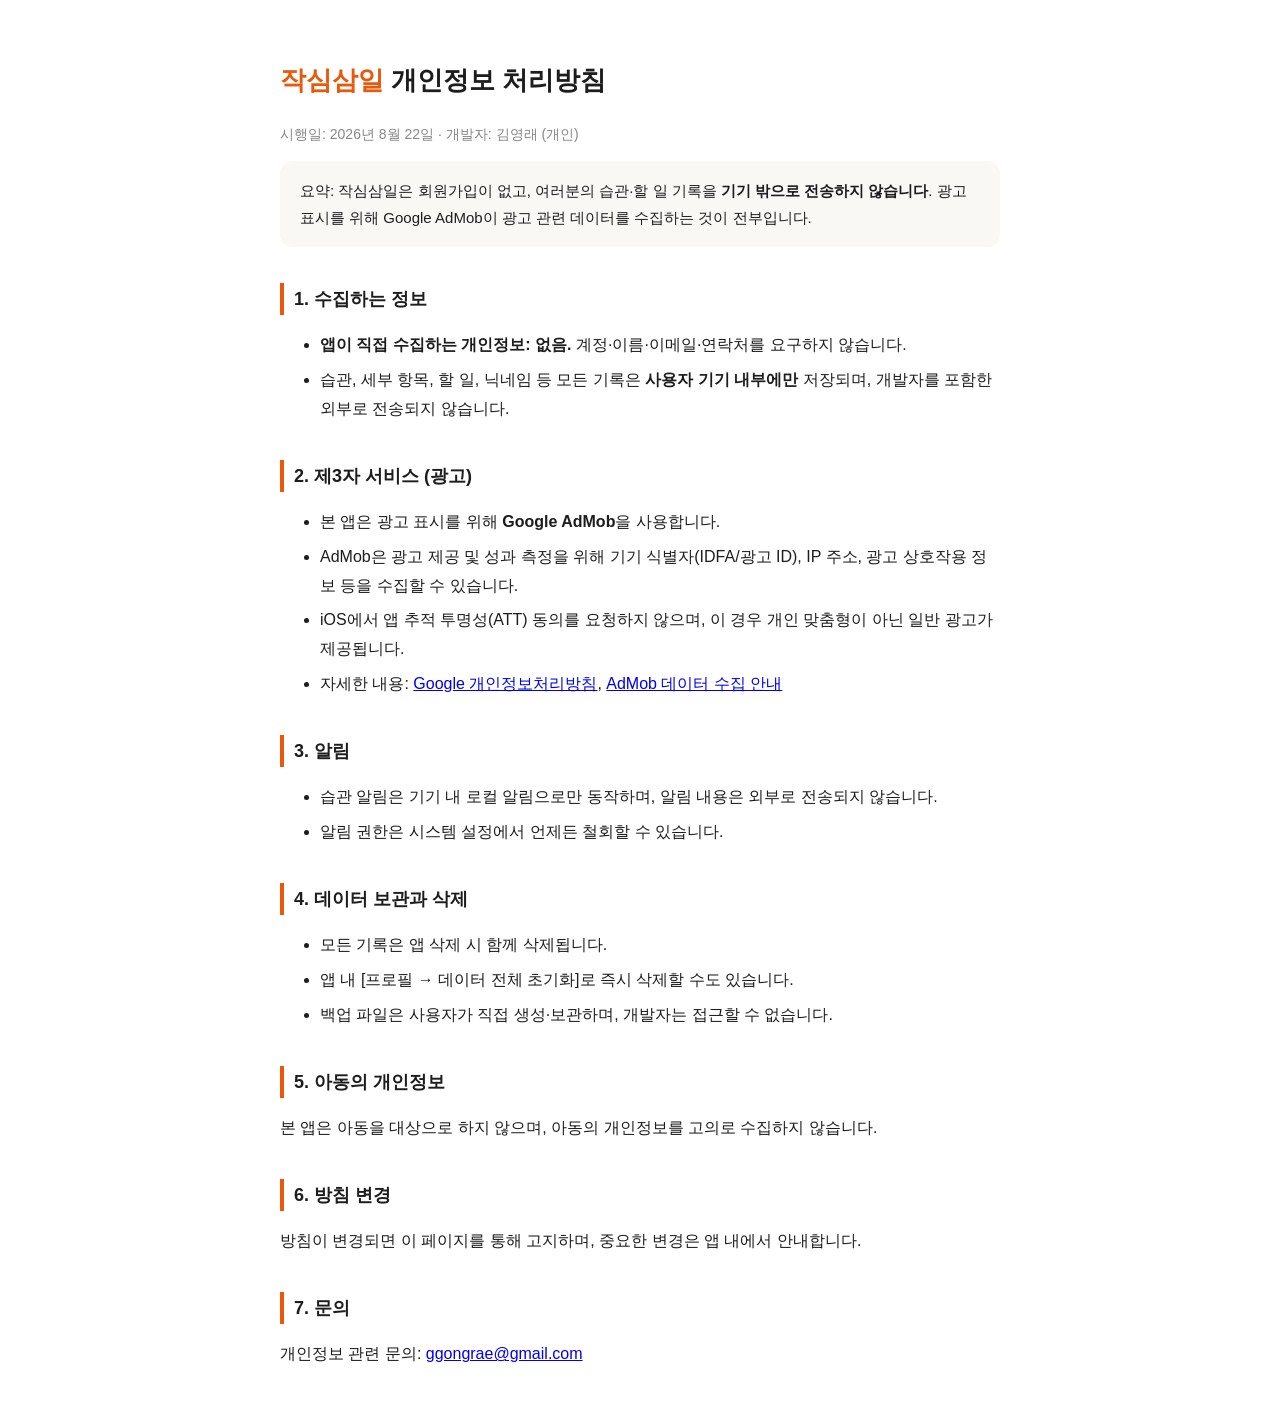
==== privacy_policy.html @ a48a757d "Add files via upload" ====
<!DOCTYPE html>
<html lang="ko">
<head>
<meta charset="UTF-8">
<meta name="viewport" content="width=device-width, initial-scale=1">
<title>작심삼일 개인정보 처리방침</title>
<style>
  body { font-family: 'Apple SD Gothic Neo', 'Pretendard', sans-serif; max-width: 720px; margin: 0 auto; padding: 40px 24px; line-height: 1.8; color: #1d1d1f; }
  h1 { font-size: 26px; } h1 span { color: #E8590C; }
  h2 { font-size: 18px; margin-top: 36px; border-left: 4px solid #E8590C; padding-left: 10px; }
  .meta { color: #888; font-size: 14px; }
  li { margin-bottom: 6px; }
  .box { background: #FAF8F5; border-radius: 12px; padding: 16px 20px; font-size: 15px; }
</style>
</head>
<body>
<h1><span>작심삼일</span> 개인정보 처리방침</h1>
<p class="meta">시행일: 2026년 8월 22일 · 개발자: 김영래 (개인)</p>

<div class="box">
요약: 작심삼일은 회원가입이 없고, 여러분의 습관·할 일 기록을 <b>기기 밖으로 전송하지 않습니다</b>.
광고 표시를 위해 Google AdMob이 광고 관련 데이터를 수집하는 것이 전부입니다.
</div>

<h2>1. 수집하는 정보</h2>
<ul>
  <li><b>앱이 직접 수집하는 개인정보: 없음.</b> 계정·이름·이메일·연락처를 요구하지 않습니다.</li>
  <li>습관, 세부 항목, 할 일, 닉네임 등 모든 기록은 <b>사용자 기기 내부에만</b> 저장되며, 개발자를 포함한 외부로 전송되지 않습니다.</li>
</ul>

<h2>2. 제3자 서비스 (광고)</h2>
<ul>
  <li>본 앱은 광고 표시를 위해 <b>Google AdMob</b>을 사용합니다.</li>
  <li>AdMob은 광고 제공 및 성과 측정을 위해 기기 식별자(IDFA/광고 ID), IP 주소, 광고 상호작용 정보 등을 수집할 수 있습니다.</li>
  <li>iOS에서 앱 추적 투명성(ATT) 동의를 요청하지 않으며, 이 경우 개인 맞춤형이 아닌 일반 광고가 제공됩니다.</li>
  <li>자세한 내용: <a href="https://policies.google.com/privacy">Google 개인정보처리방침</a>, <a href="https://support.google.com/admob/answer/6128543">AdMob 데이터 수집 안내</a></li>
</ul>

<h2>3. 알림</h2>
<ul>
  <li>습관 알림은 기기 내 로컬 알림으로만 동작하며, 알림 내용은 외부로 전송되지 않습니다.</li>
  <li>알림 권한은 시스템 설정에서 언제든 철회할 수 있습니다.</li>
</ul>

<h2>4. 데이터 보관과 삭제</h2>
<ul>
  <li>모든 기록은 앱 삭제 시 함께 삭제됩니다.</li>
  <li>앱 내 [프로필 → 데이터 전체 초기화]로 즉시 삭제할 수도 있습니다.</li>
  <li>백업 파일은 사용자가 직접 생성·보관하며, 개발자는 접근할 수 없습니다.</li>
</ul>

<h2>5. 아동의 개인정보</h2>
<p>본 앱은 아동을 대상으로 하지 않으며, 아동의 개인정보를 고의로 수집하지 않습니다.</p>

<h2>6. 방침 변경</h2>
<p>방침이 변경되면 이 페이지를 통해 고지하며, 중요한 변경은 앱 내에서 안내합니다.</p>

<h2>7. 문의</h2>
<p>개인정보 관련 문의: <a href="mailto:ggongrae@gmail.com">ggongrae@gmail.com</a></p>
</body>
</html>
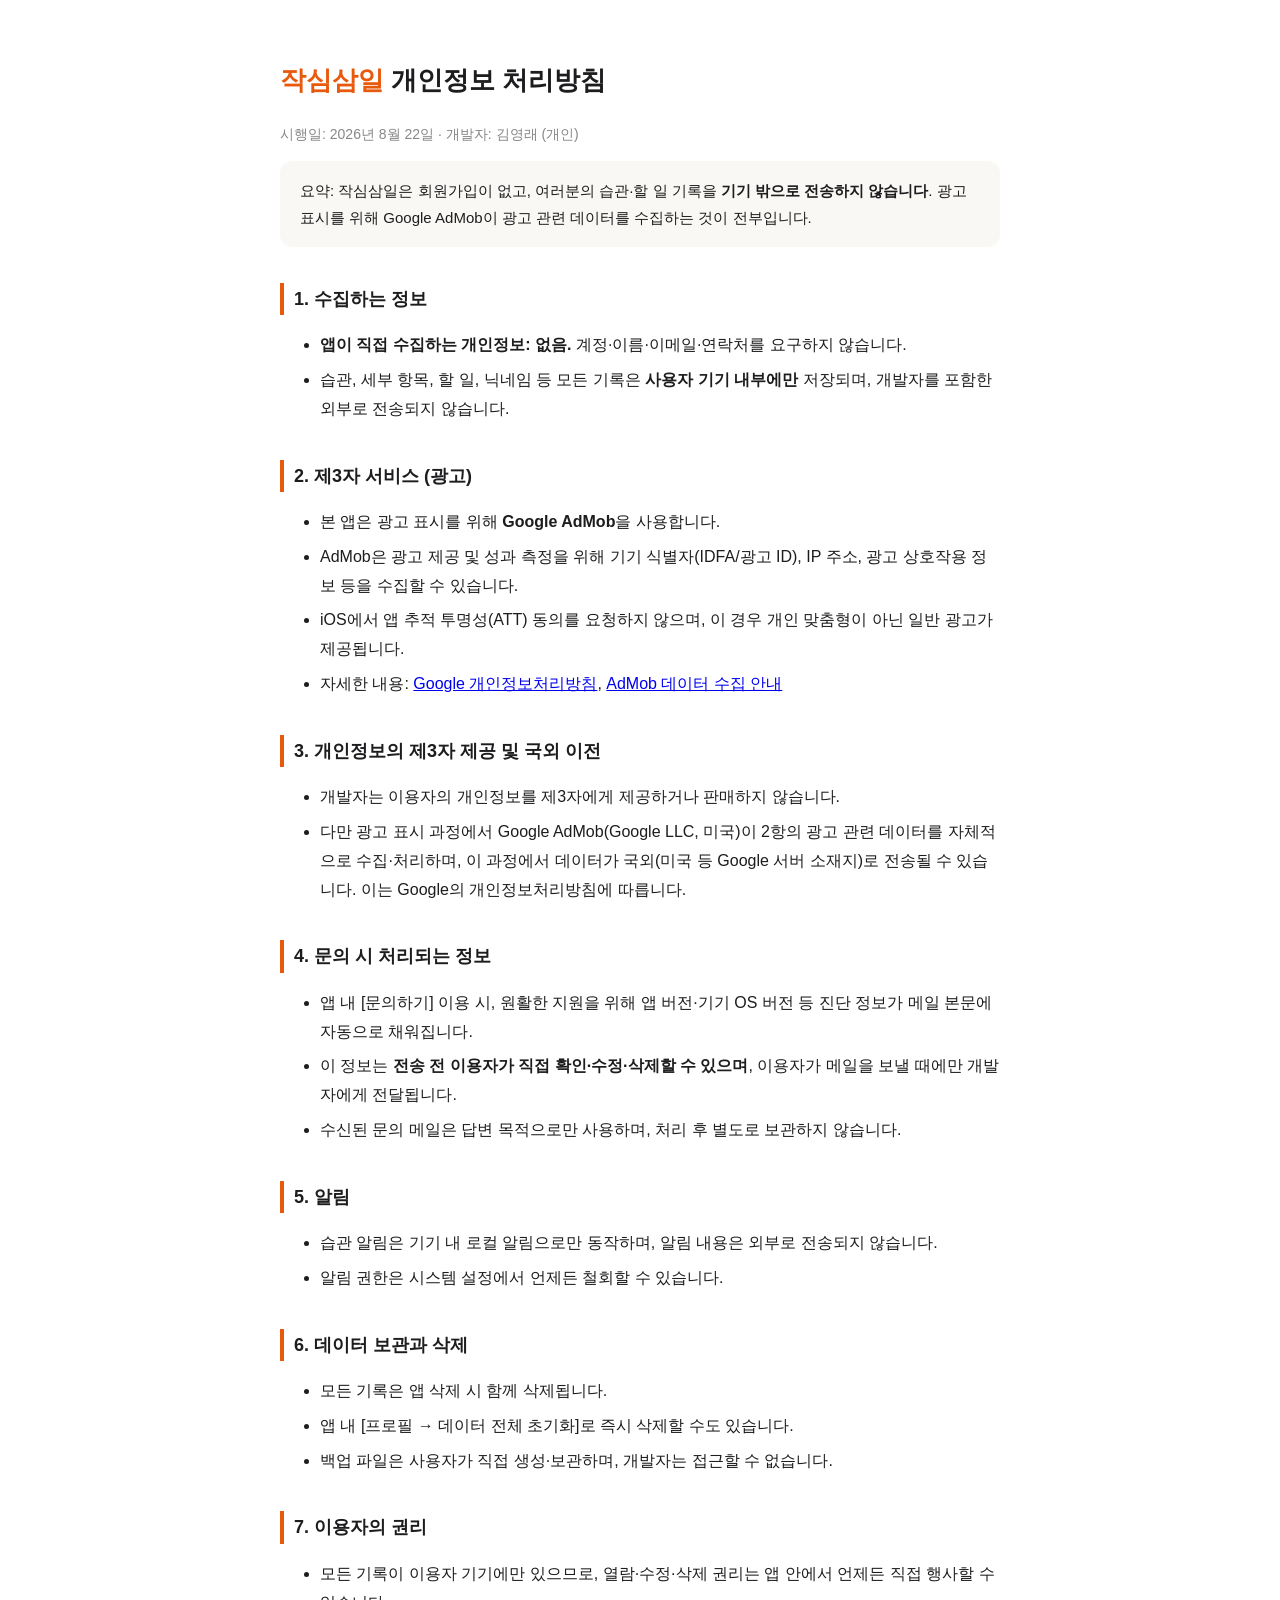
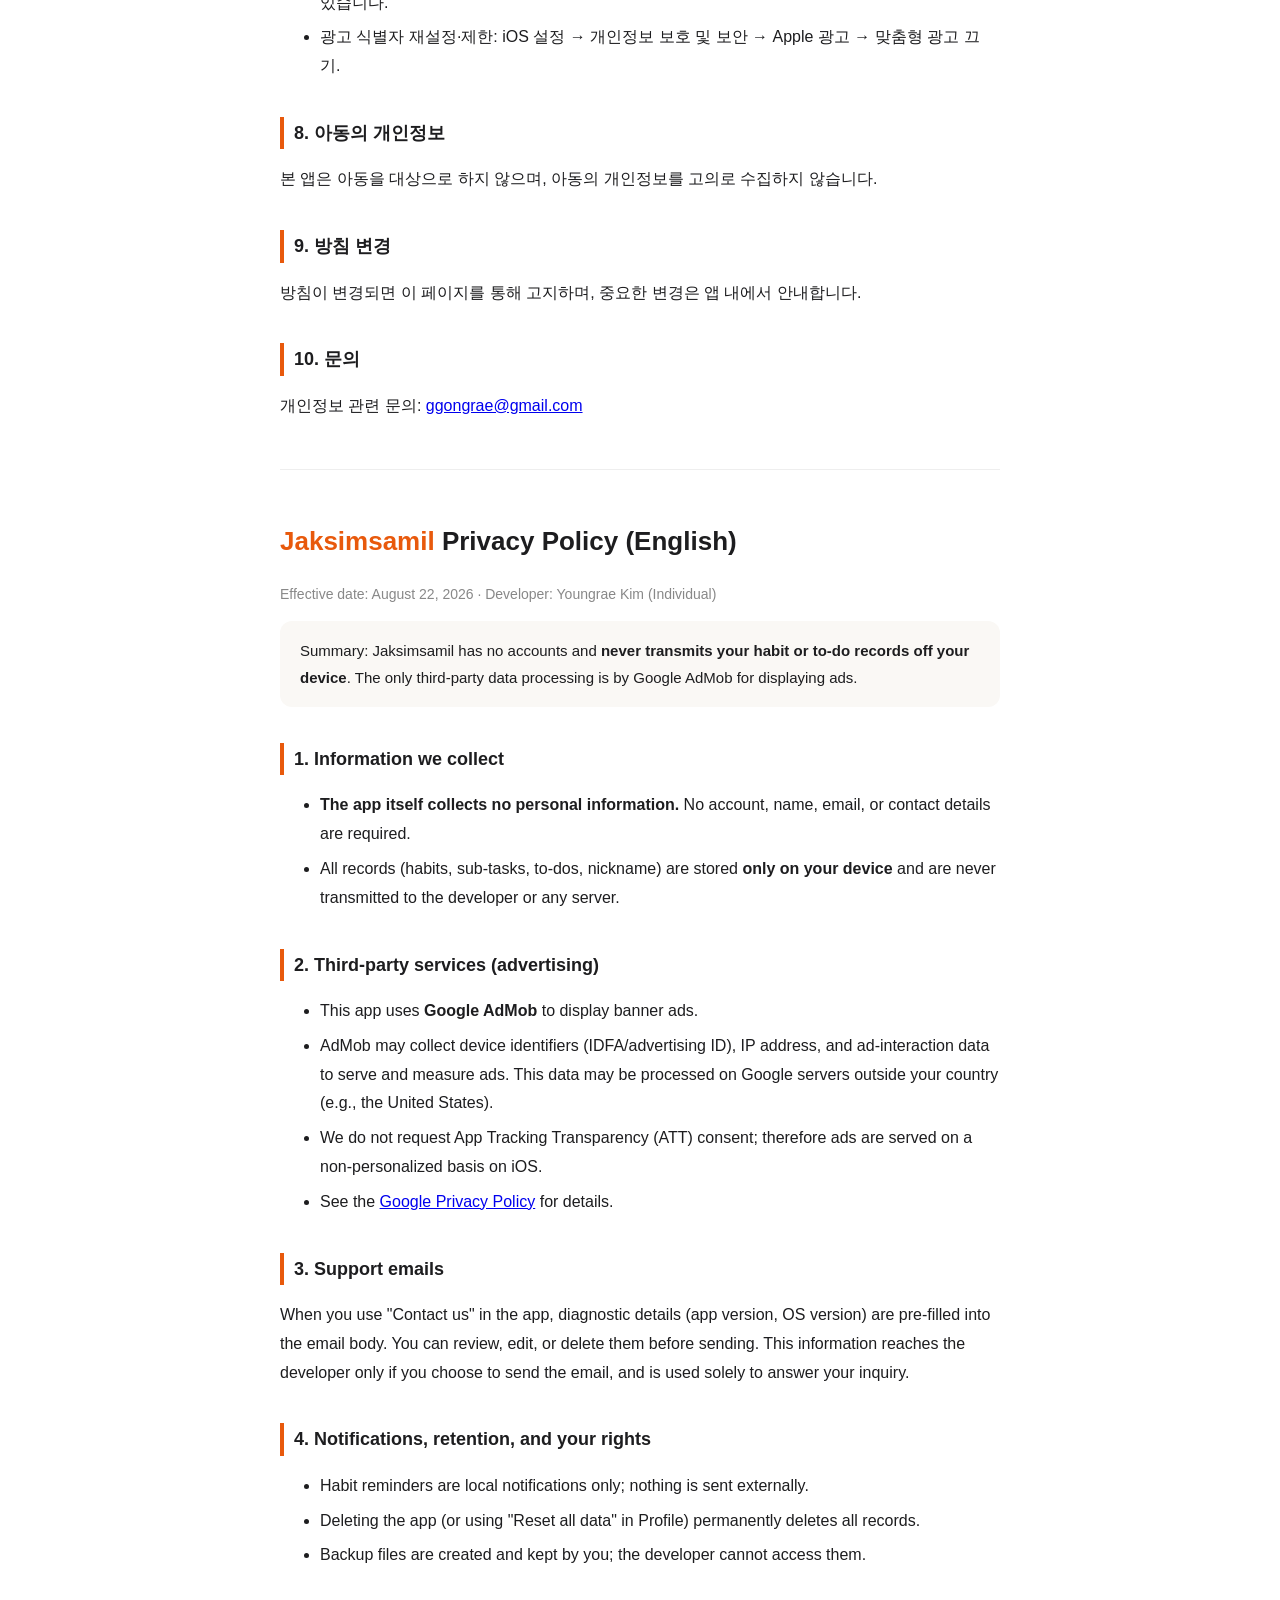
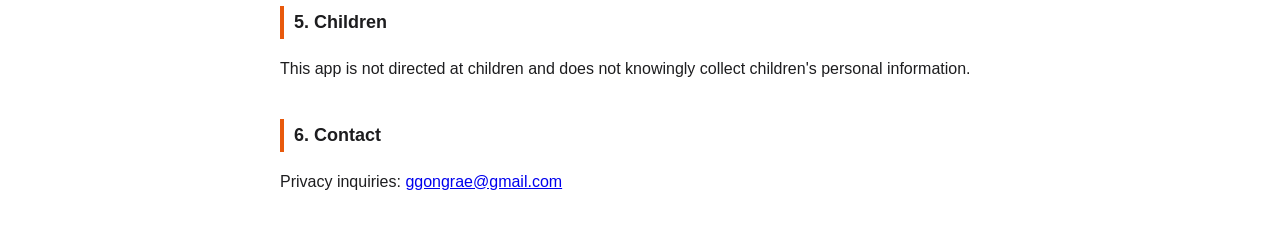
==== commit 95711f25: "Add files via upload" ====
--- a/privacy_policy.html
+++ b/privacy_policy.html
@@ -36,26 +36,85 @@
   <li>자세한 내용: <a href="https://policies.google.com/privacy">Google 개인정보처리방침</a>, <a href="https://support.google.com/admob/answer/6128543">AdMob 데이터 수집 안내</a></li>
 </ul>
 
-<h2>3. 알림</h2>
+<h2>3. 개인정보의 제3자 제공 및 국외 이전</h2>
+<ul>
+  <li>개발자는 이용자의 개인정보를 제3자에게 제공하거나 판매하지 않습니다.</li>
+  <li>다만 광고 표시 과정에서 Google AdMob(Google LLC, 미국)이 2항의 광고 관련 데이터를 자체적으로 수집·처리하며, 이 과정에서 데이터가 국외(미국 등 Google 서버 소재지)로 전송될 수 있습니다. 이는 Google의 개인정보처리방침에 따릅니다.</li>
+</ul>
+
+<h2>4. 문의 시 처리되는 정보</h2>
+<ul>
+  <li>앱 내 [문의하기] 이용 시, 원활한 지원을 위해 앱 버전·기기 OS 버전 등 진단 정보가 메일 본문에 자동으로 채워집니다.</li>
+  <li>이 정보는 <b>전송 전 이용자가 직접 확인·수정·삭제할 수 있으며</b>, 이용자가 메일을 보낼 때에만 개발자에게 전달됩니다.</li>
+  <li>수신된 문의 메일은 답변 목적으로만 사용하며, 처리 후 별도로 보관하지 않습니다.</li>
+</ul>
+
+<h2>5. 알림</h2>
 <ul>
   <li>습관 알림은 기기 내 로컬 알림으로만 동작하며, 알림 내용은 외부로 전송되지 않습니다.</li>
   <li>알림 권한은 시스템 설정에서 언제든 철회할 수 있습니다.</li>
 </ul>
 
-<h2>4. 데이터 보관과 삭제</h2>
+<h2>6. 데이터 보관과 삭제</h2>
 <ul>
   <li>모든 기록은 앱 삭제 시 함께 삭제됩니다.</li>
   <li>앱 내 [프로필 → 데이터 전체 초기화]로 즉시 삭제할 수도 있습니다.</li>
   <li>백업 파일은 사용자가 직접 생성·보관하며, 개발자는 접근할 수 없습니다.</li>
 </ul>
 
-<h2>5. 아동의 개인정보</h2>
+<h2>7. 이용자의 권리</h2>
+<ul>
+  <li>모든 기록이 이용자 기기에만 있으므로, 열람·수정·삭제 권리는 앱 안에서 언제든 직접 행사할 수 있습니다.</li>
+  <li>광고 식별자 재설정·제한: iOS 설정 → 개인정보 보호 및 보안 → Apple 광고 → 맞춤형 광고 끄기.</li>
+</ul>
+
+<h2>8. 아동의 개인정보</h2>
 <p>본 앱은 아동을 대상으로 하지 않으며, 아동의 개인정보를 고의로 수집하지 않습니다.</p>
 
-<h2>6. 방침 변경</h2>
+<h2>9. 방침 변경</h2>
 <p>방침이 변경되면 이 페이지를 통해 고지하며, 중요한 변경은 앱 내에서 안내합니다.</p>
 
-<h2>7. 문의</h2>
+<h2>10. 문의</h2>
 <p>개인정보 관련 문의: <a href="mailto:ggongrae@gmail.com">ggongrae@gmail.com</a></p>
+
+<hr style="margin:48px 0; border:none; border-top:1px solid #eee">
+
+<h1><span>Jaksimsamil</span> Privacy Policy (English)</h1>
+<p class="meta">Effective date: August 22, 2026 · Developer: Youngrae Kim (Individual)</p>
+
+<div class="box">
+Summary: Jaksimsamil has no accounts and <b>never transmits your habit or to-do records off your device</b>.
+The only third-party data processing is by Google AdMob for displaying ads.
+</div>
+
+<h2>1. Information we collect</h2>
+<ul>
+  <li><b>The app itself collects no personal information.</b> No account, name, email, or contact details are required.</li>
+  <li>All records (habits, sub-tasks, to-dos, nickname) are stored <b>only on your device</b> and are never transmitted to the developer or any server.</li>
+</ul>
+
+<h2>2. Third-party services (advertising)</h2>
+<ul>
+  <li>This app uses <b>Google AdMob</b> to display banner ads.</li>
+  <li>AdMob may collect device identifiers (IDFA/advertising ID), IP address, and ad-interaction data to serve and measure ads. This data may be processed on Google servers outside your country (e.g., the United States).</li>
+  <li>We do not request App Tracking Transparency (ATT) consent; therefore ads are served on a non-personalized basis on iOS.</li>
+  <li>See the <a href="https://policies.google.com/privacy">Google Privacy Policy</a> for details.</li>
+</ul>
+
+<h2>3. Support emails</h2>
+<p>When you use "Contact us" in the app, diagnostic details (app version, OS version) are pre-filled into the email body. You can review, edit, or delete them before sending. This information reaches the developer only if you choose to send the email, and is used solely to answer your inquiry.</p>
+
+<h2>4. Notifications, retention, and your rights</h2>
+<ul>
+  <li>Habit reminders are local notifications only; nothing is sent externally.</li>
+  <li>Deleting the app (or using "Reset all data" in Profile) permanently deletes all records.</li>
+  <li>Backup files are created and kept by you; the developer cannot access them.</li>
+</ul>
+
+<h2>5. Children</h2>
+<p>This app is not directed at children and does not knowingly collect children's personal information.</p>
+
+<h2>6. Contact</h2>
+<p>Privacy inquiries: <a href="mailto:ggongrae@gmail.com">ggongrae@gmail.com</a></p>
 </body>
 </html>
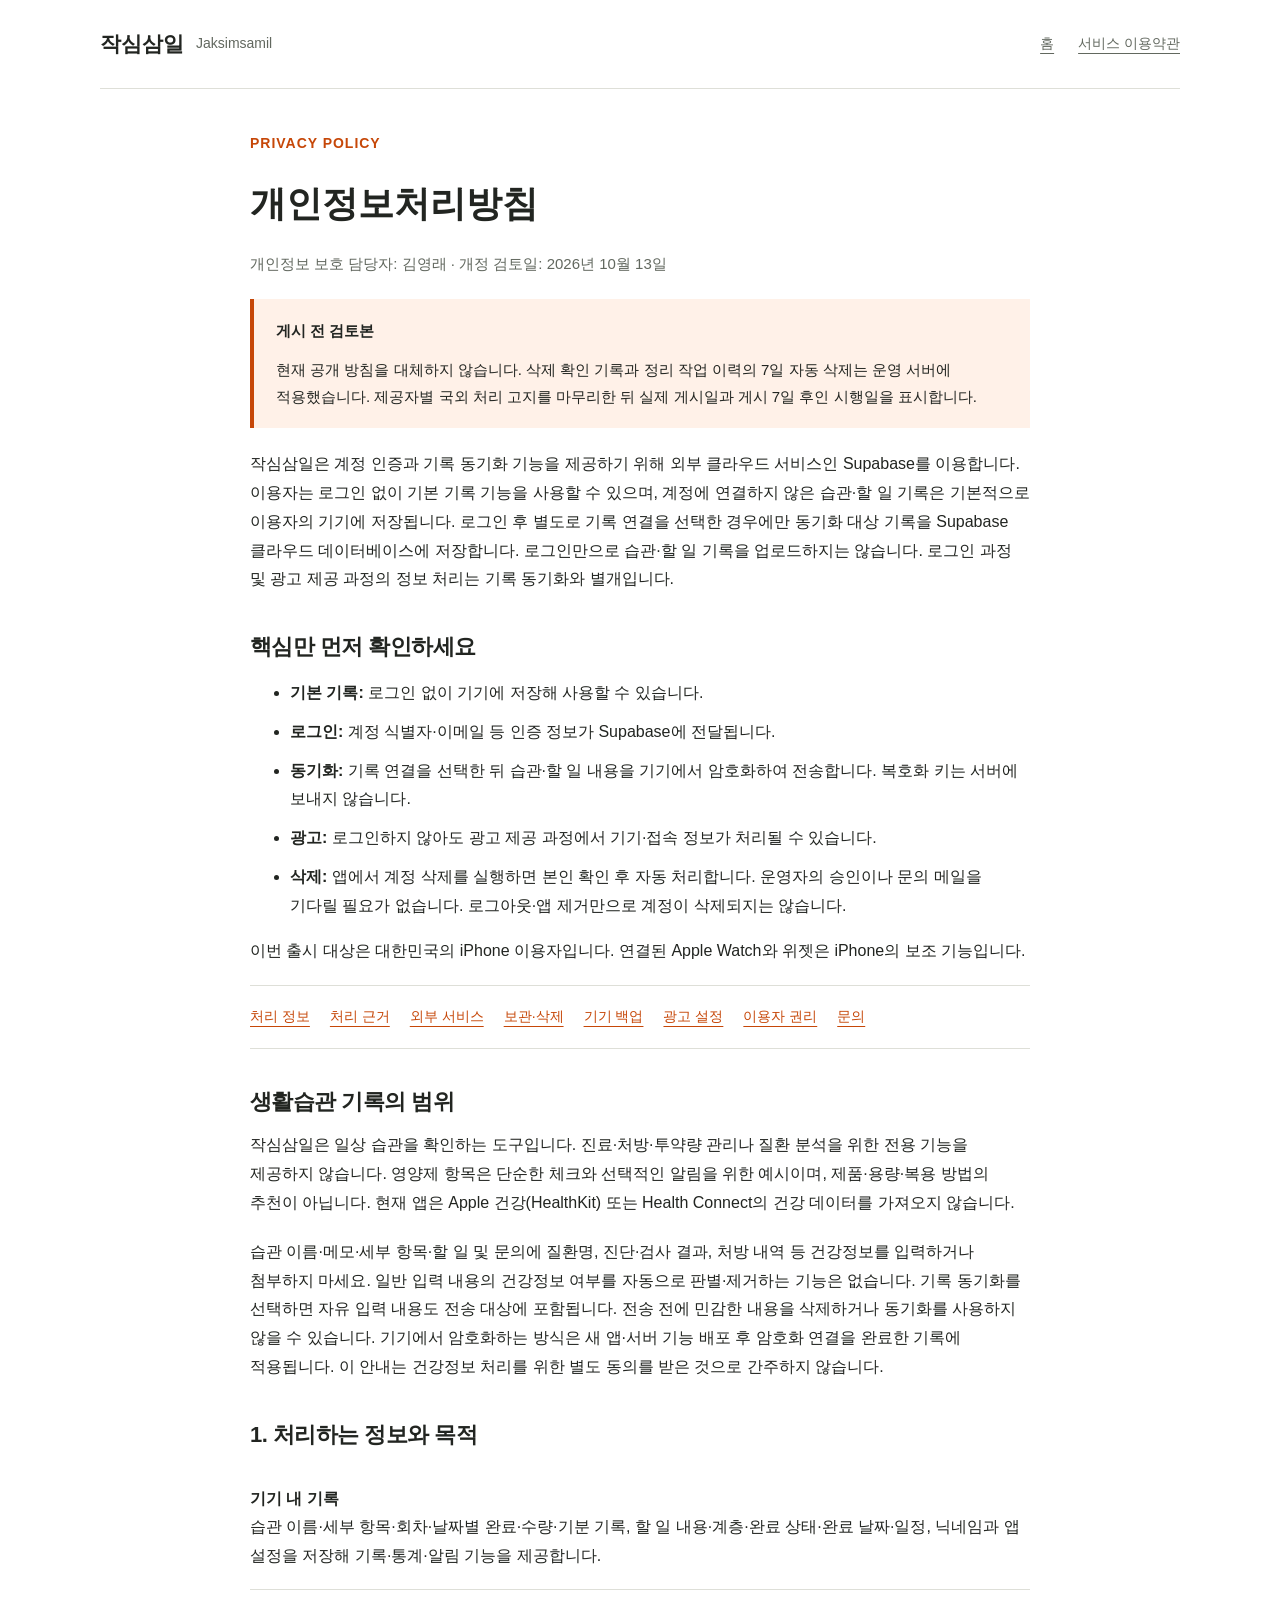
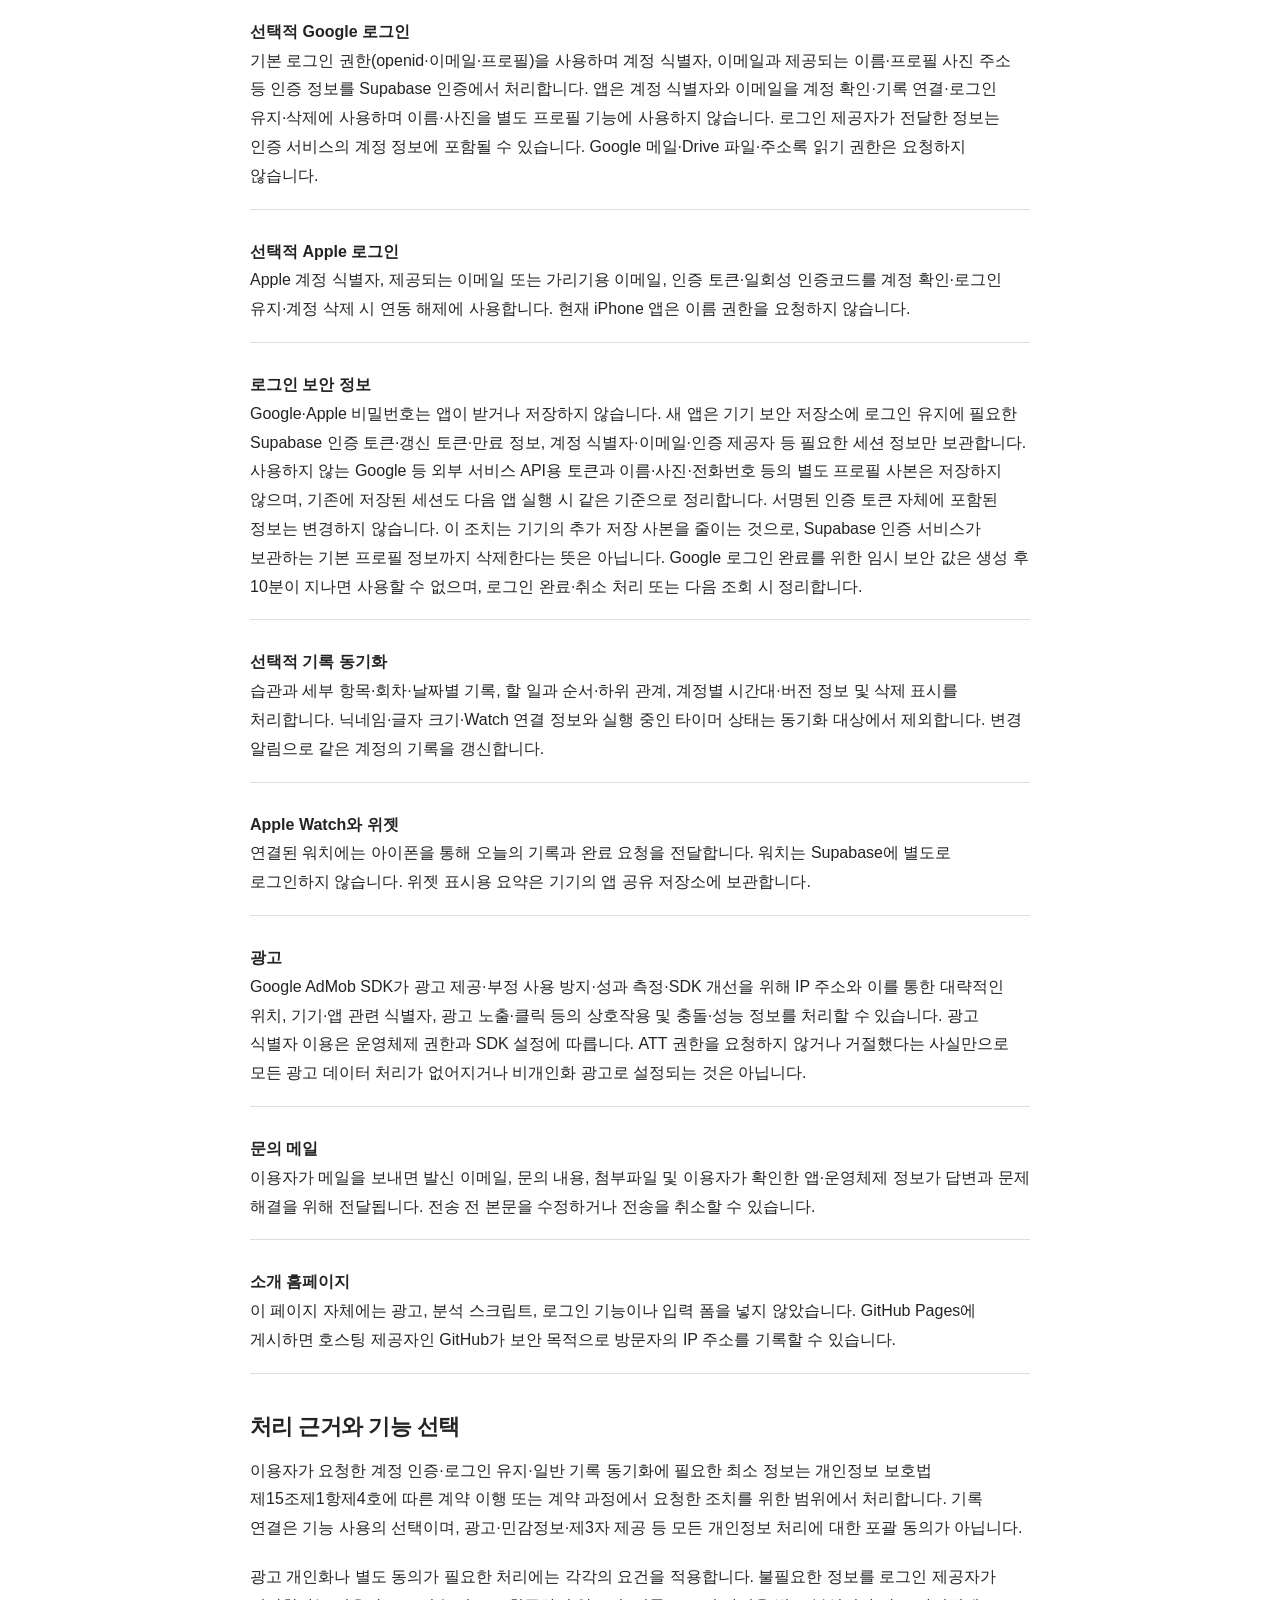
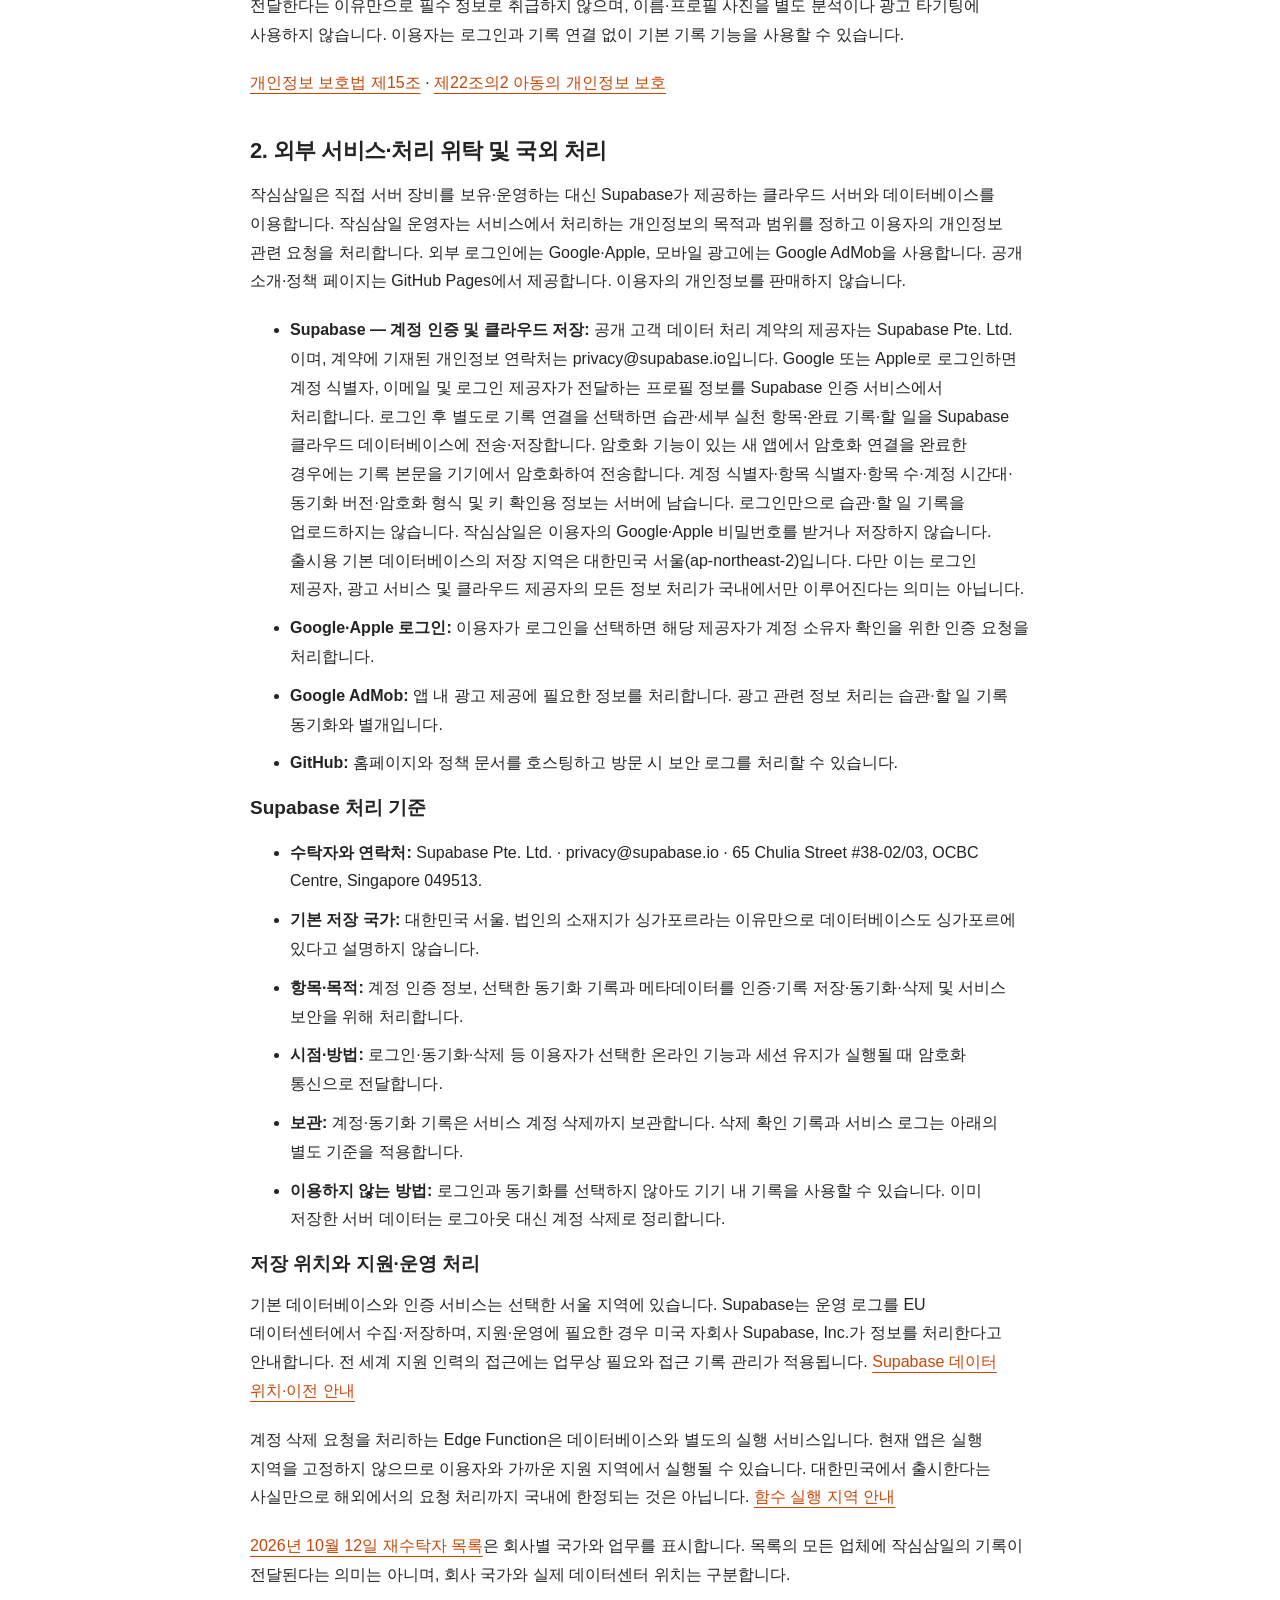
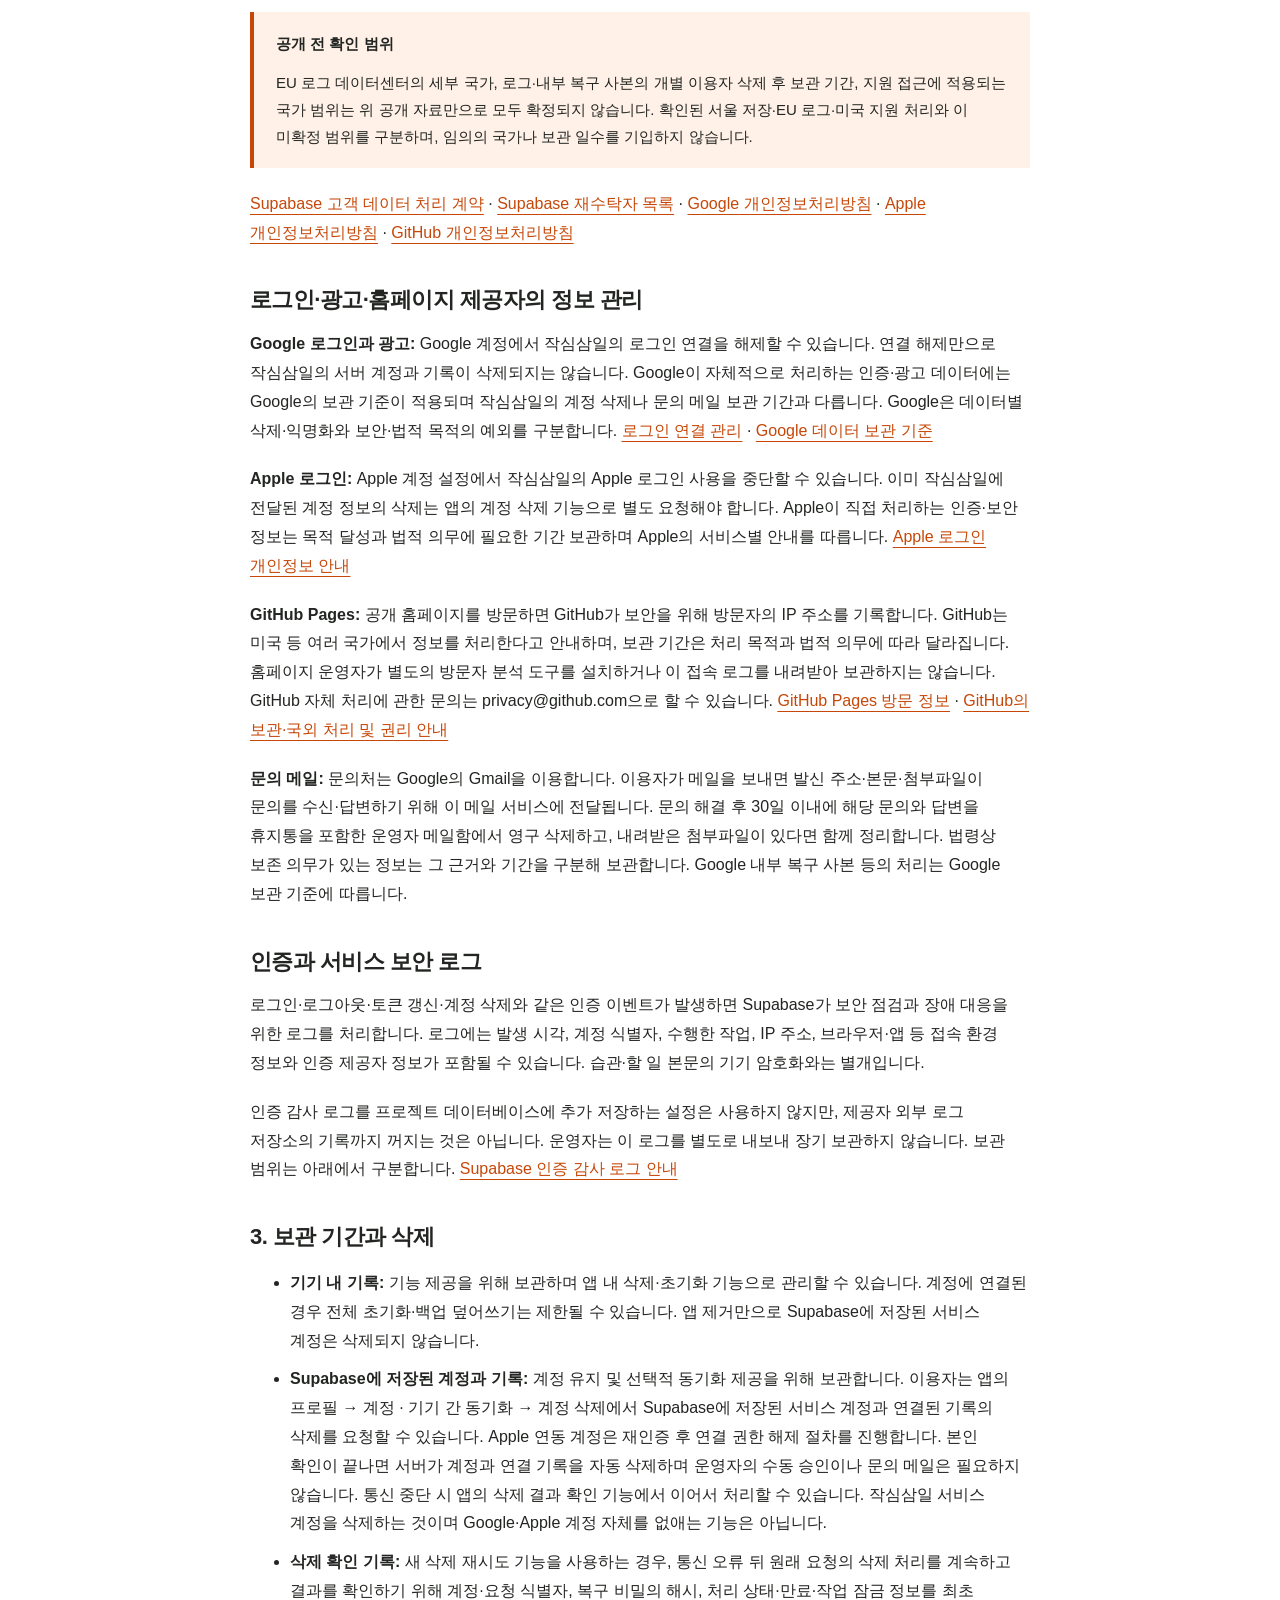
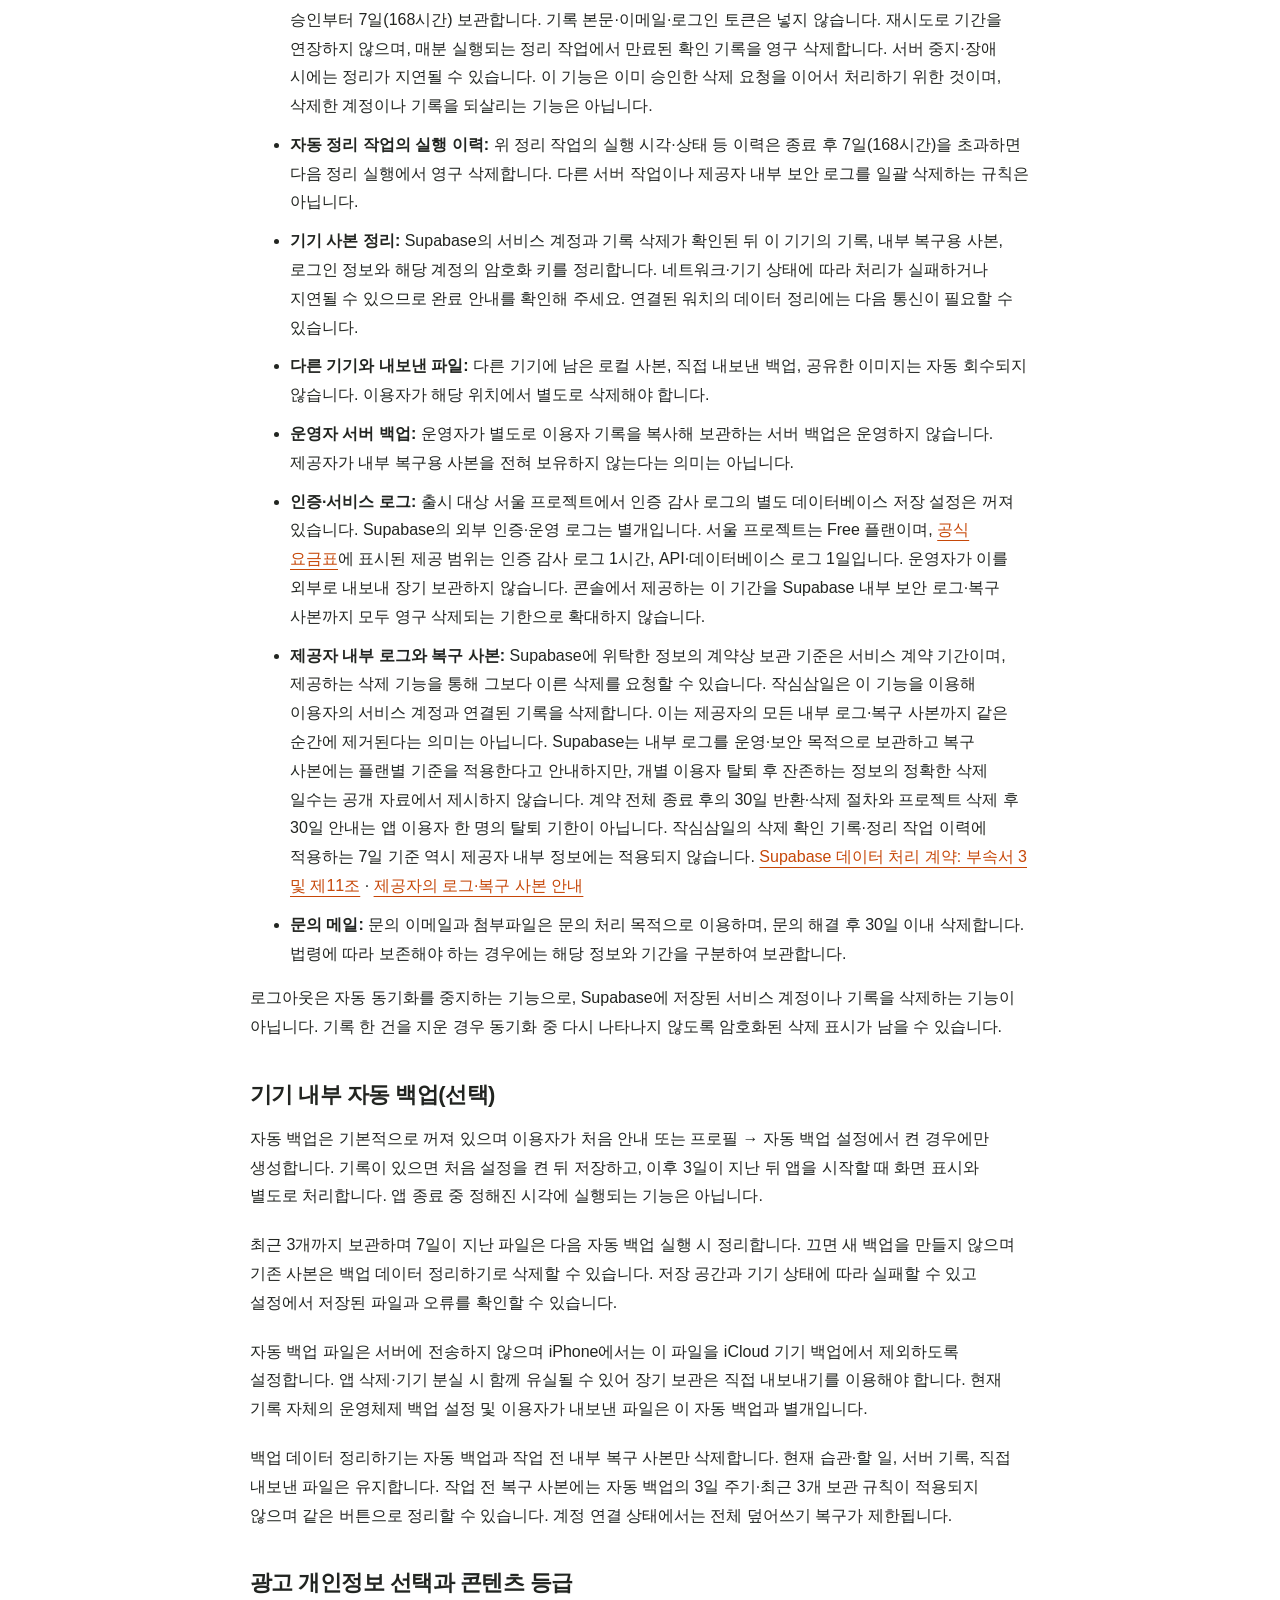
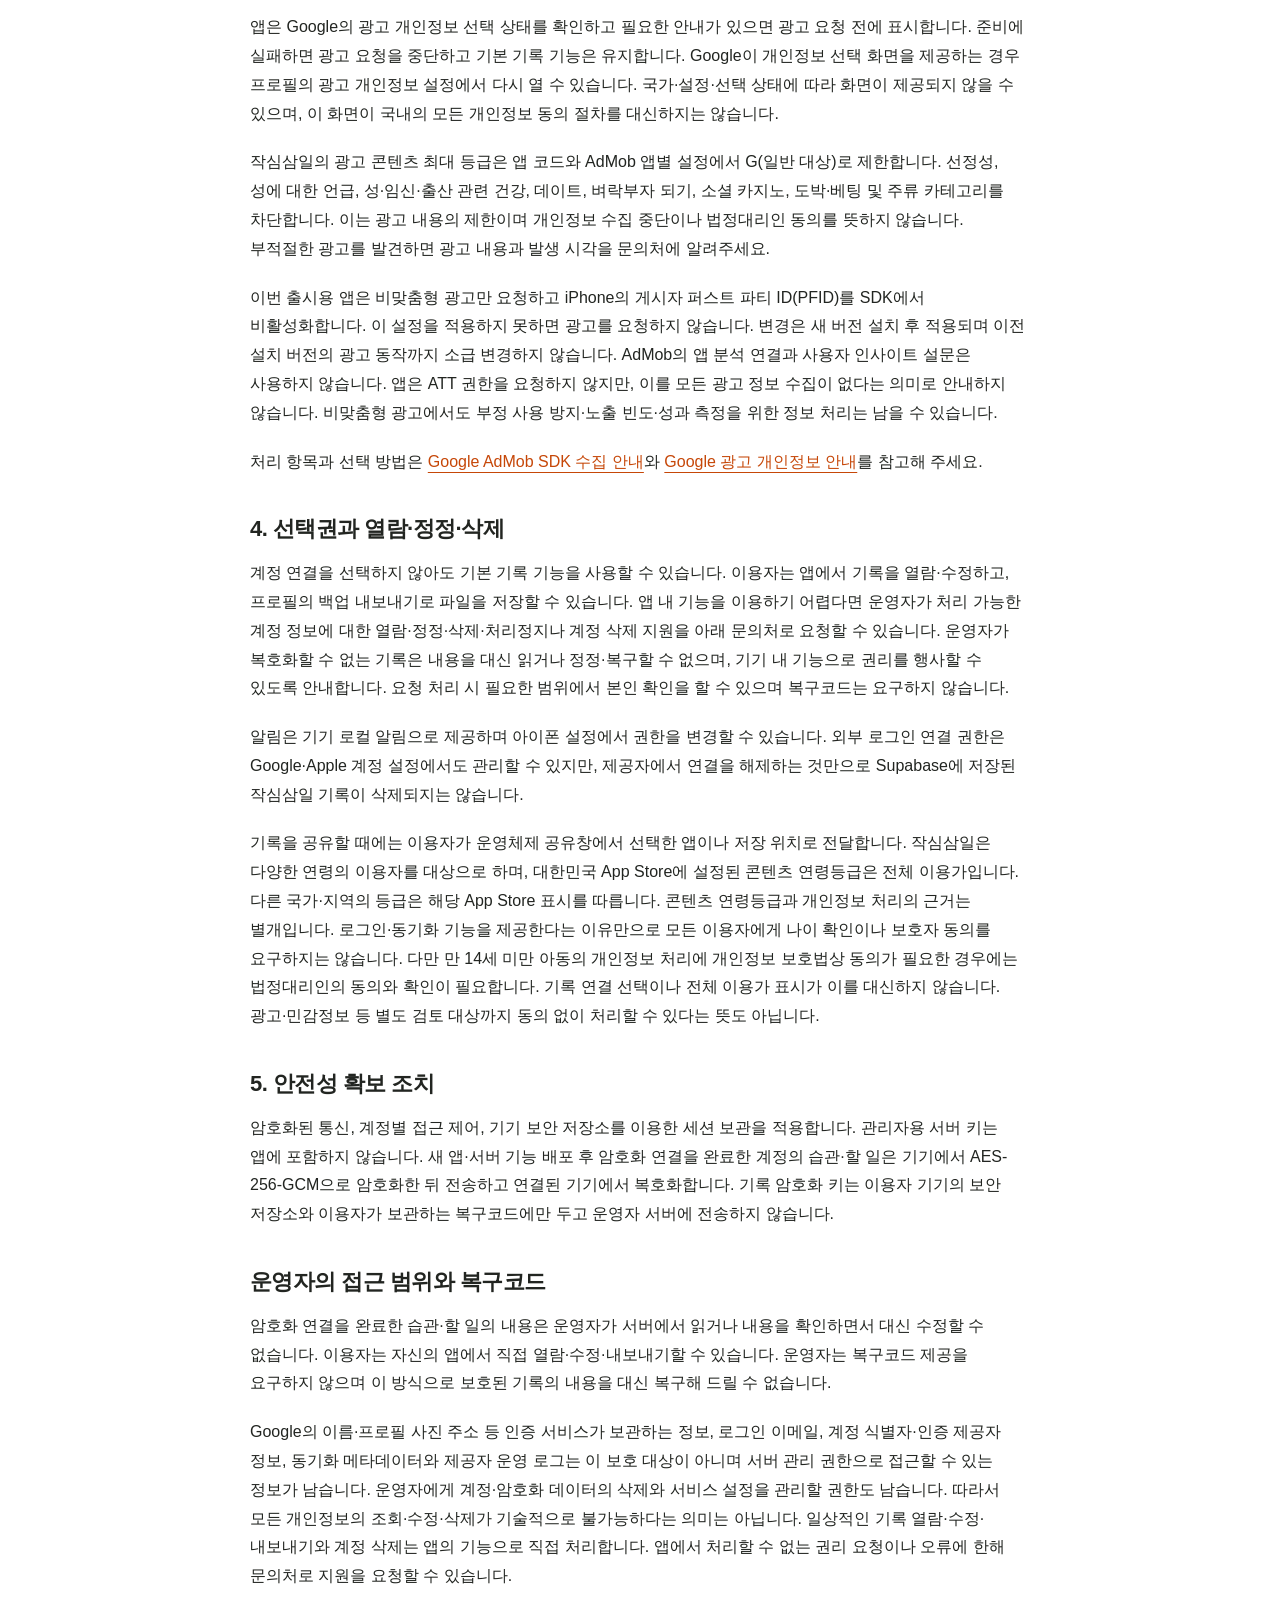
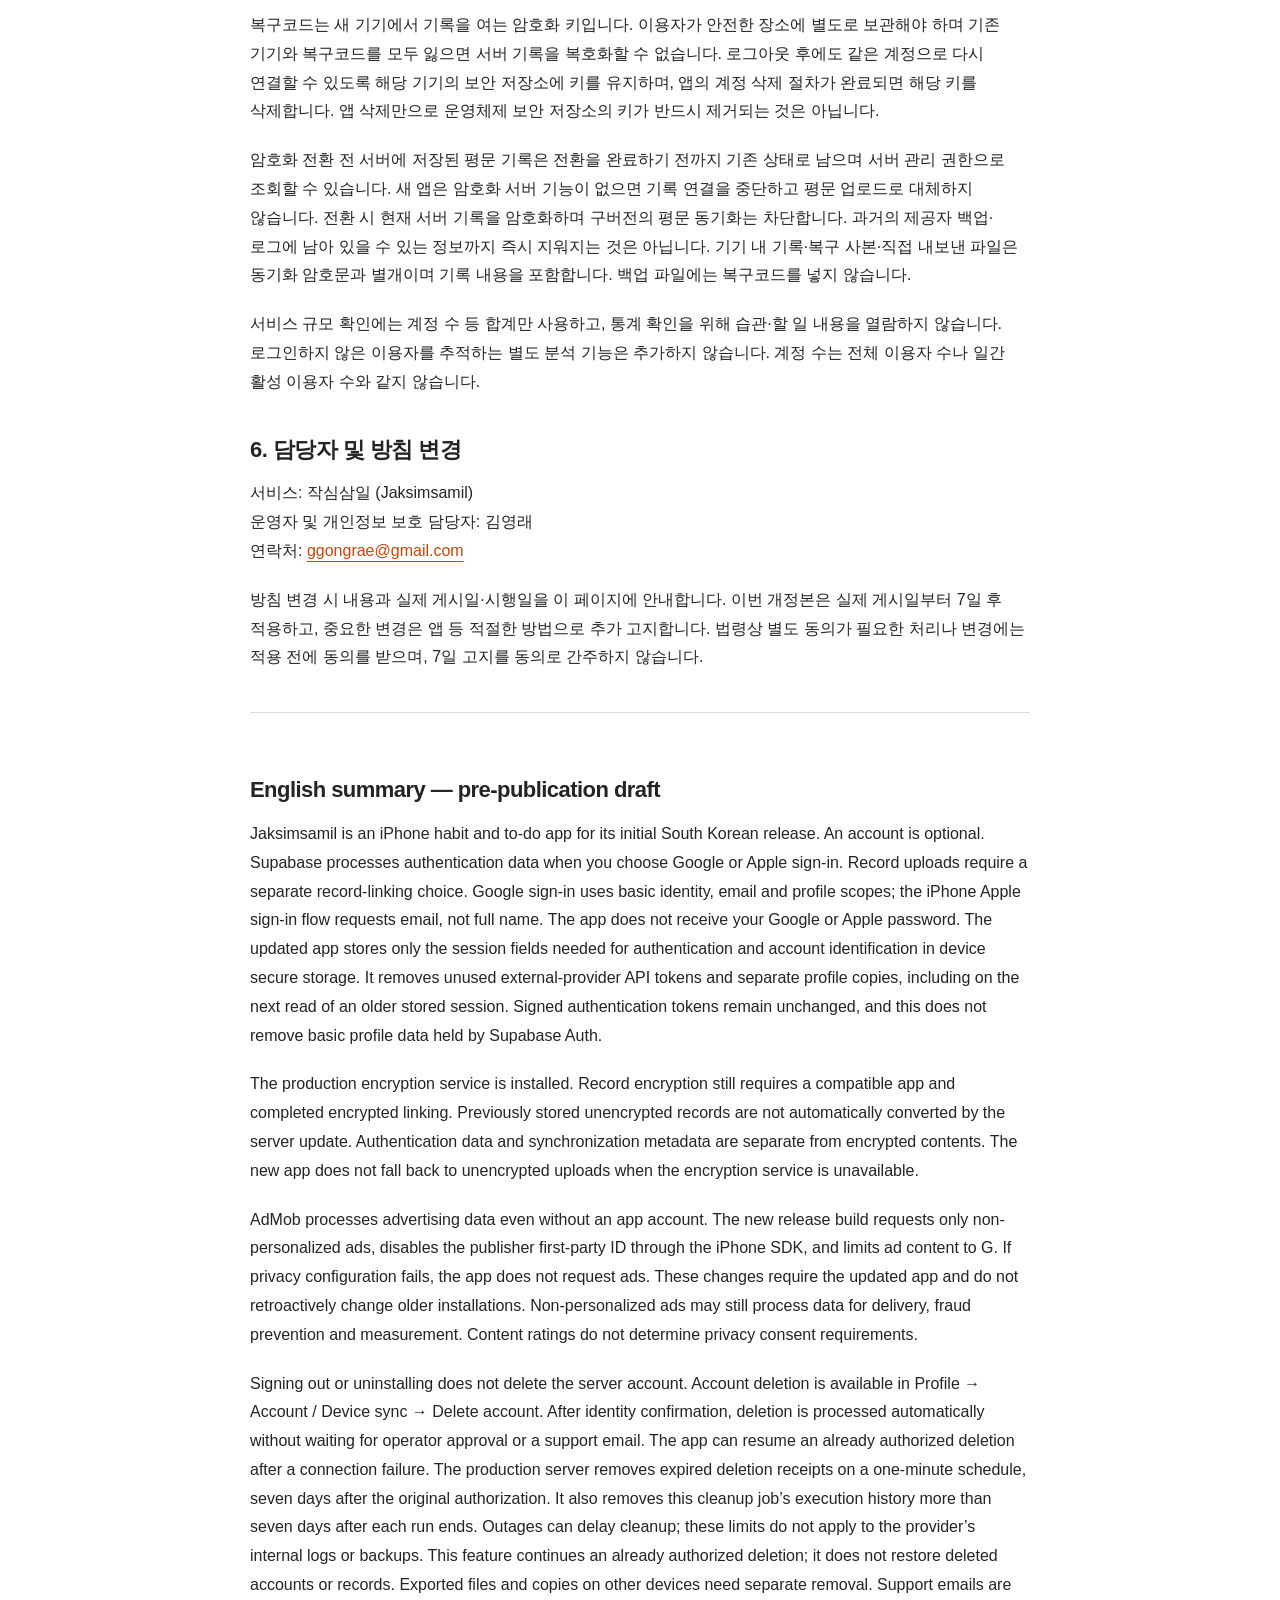
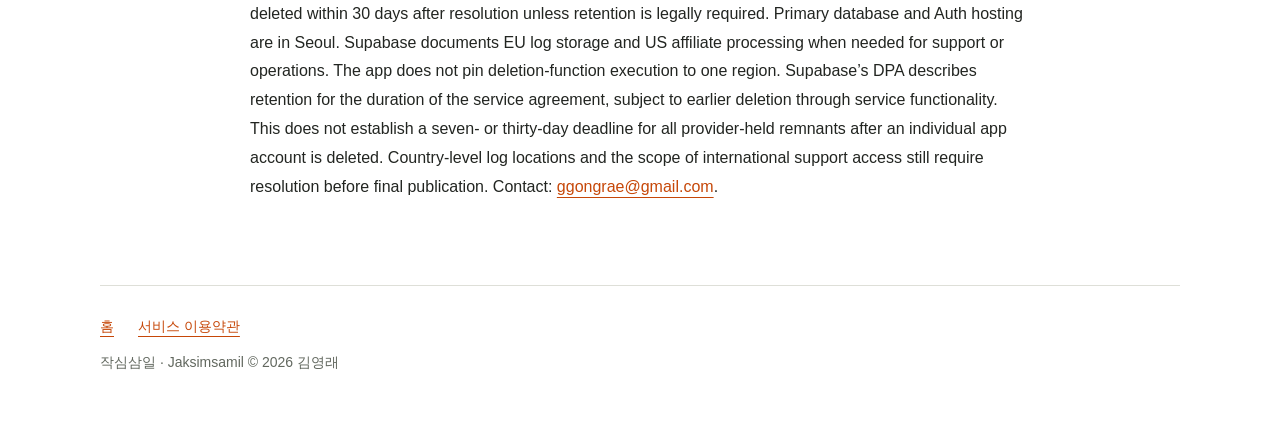
==== commit 155519ad: "Add files via upload" ====
--- a/privacy_policy.html
+++ b/privacy_policy.html
@@ -1,120 +1,44 @@
-<!DOCTYPE html>
+<!doctype html>
 <html lang="ko">
-<head>
-<meta charset="UTF-8">
-<meta name="viewport" content="width=device-width, initial-scale=1">
-<title>작심삼일 개인정보 처리방침</title>
-<style>
-  body { font-family: 'Apple SD Gothic Neo', 'Pretendard', sans-serif; max-width: 720px; margin: 0 auto; padding: 40px 24px; line-height: 1.8; color: #1d1d1f; }
-  h1 { font-size: 26px; } h1 span { color: #E8590C; }
-  h2 { font-size: 18px; margin-top: 36px; border-left: 4px solid #E8590C; padding-left: 10px; }
-  .meta { color: #888; font-size: 14px; }
-  li { margin-bottom: 6px; }
-  .box { background: #FAF8F5; border-radius: 12px; padding: 16px 20px; font-size: 15px; }
-</style>
-</head>
-<body>
-<h1><span>작심삼일</span> 개인정보 처리방침</h1>
-<p class="meta">시행일: 2026년 8월 22일 · 개발자: 김영래 (개인)</p>
+<head><meta charset="utf-8"><meta name="viewport" content="width=device-width,initial-scale=1"><meta name="robots" content="noindex"><meta name="description" content="작심삼일의 기기 내 기록, 선택적 로그인과 동기화, 광고 및 개인정보 권리 안내입니다."><title>개인정보처리방침 · 작심삼일</title><link rel="stylesheet" href="site.css"></head>
+<body><a class="skip" href="#main">본문 바로가기</a><header class="wrap header"><a class="brand" href="index.html">작심삼일 <small>Jaksimsamil</small></a><nav aria-label="주 메뉴"><a href="index.html">홈</a><a href="terms.html">서비스 이용약관</a></nav></header>
+<main id="main" class="wrap document">
+<span class="eyebrow">PRIVACY POLICY</span><h1>개인정보처리방침</h1>
+<p class="small">개인정보 보호 담당자: 김영래 · 개정 검토일: 2026년 10월 13일</p>
+<aside class="notice" id="deployment-status"><strong>게시 전 검토본</strong><p>현재 공개 방침을 대체하지 않습니다. 삭제 확인 기록과 정리 작업 이력의 7일 자동 삭제는 운영 서버에 적용했습니다. 제공자별 국외 처리 고지를 마무리한 뒤 실제 게시일과 게시 7일 후인 시행일을 표시합니다.</p></aside>
+<p>작심삼일은 계정 인증과 기록 동기화 기능을 제공하기 위해 외부 클라우드 서비스인 Supabase를 이용합니다. 이용자는 로그인 없이 기본 기록 기능을 사용할 수 있으며, 계정에 연결하지 않은 습관·할 일 기록은 기본적으로 이용자의 기기에 저장됩니다. 로그인 후 별도로 기록 연결을 선택한 경우에만 동기화 대상 기록을 Supabase 클라우드 데이터베이스에 저장합니다. 로그인만으로 습관·할 일 기록을 업로드하지는 않습니다. 로그인 과정 및 광고 제공 과정의 정보 처리는 기록 동기화와 별개입니다.</p>
+<section id="at-a-glance"><h2>핵심만 먼저 확인하세요</h2><ul><li><strong>기본 기록:</strong> 로그인 없이 기기에 저장해 사용할 수 있습니다.</li><li><strong>로그인:</strong> 계정 식별자·이메일 등 인증 정보가 Supabase에 전달됩니다.</li><li><strong>동기화:</strong> 기록 연결을 선택한 뒤 습관·할 일 내용을 기기에서 암호화하여 전송합니다. 복호화 키는 서버에 보내지 않습니다.</li><li><strong>광고:</strong> 로그인하지 않아도 광고 제공 과정에서 기기·접속 정보가 처리될 수 있습니다.</li><li><strong>삭제:</strong> 앱에서 계정 삭제를 실행하면 본인 확인 후 자동 처리합니다. 운영자의 승인이나 문의 메일을 기다릴 필요가 없습니다. 로그아웃·앱 제거만으로 계정이 삭제되지는 않습니다.</li></ul><p>이번 출시 대상은 대한민국의 iPhone 이용자입니다. 연결된 Apple Watch와 위젯은 iPhone의 보조 기능입니다.</p></section>
+<nav class="toc" aria-label="개인정보 목차"><a href="#data">처리 정보</a><a href="#processing-basis">처리 근거</a><a href="#providers">외부 서비스</a><a href="#retention">보관·삭제</a><a href="#local-backups">기기 백업</a><a href="#ad-choices">광고 설정</a><a href="#rights">이용자 권리</a><a href="#contact">문의</a></nav>
+<section id="lifestyle-scope"><h2>생활습관 기록의 범위</h2><p>작심삼일은 일상 습관을 확인하는 도구입니다. 진료·처방·투약량 관리나 질환 분석을 위한 전용 기능을 제공하지 않습니다. 영양제 항목은 단순한 체크와 선택적인 알림을 위한 예시이며, 제품·용량·복용 방법의 추천이 아닙니다. 현재 앱은 Apple 건강(HealthKit) 또는 Health Connect의 건강 데이터를 가져오지 않습니다.</p><p>습관 이름·메모·세부 항목·할 일 및 문의에 질환명, 진단·검사 결과, 처방 내역 등 건강정보를 입력하거나 첨부하지 마세요. 일반 입력 내용의 건강정보 여부를 자동으로 판별·제거하는 기능은 없습니다. 기록 동기화를 선택하면 자유 입력 내용도 전송 대상에 포함됩니다. 전송 전에 민감한 내용을 삭제하거나 동기화를 사용하지 않을 수 있습니다. 기기에서 암호화하는 방식은 새 앱·서버 기능 배포 후 암호화 연결을 완료한 기록에 적용됩니다. 이 안내는 건강정보 처리를 위한 별도 동의를 받은 것으로 간주하지 않습니다.</p></section>
+<section id="data"><h2>1. 처리하는 정보와 목적</h2><ul class="facts"><li><strong>기기 내 기록</strong>습관 이름·세부 항목·회차·날짜별 완료·수량·기분 기록, 할 일 내용·계층·완료 상태·완료 날짜·일정, 닉네임과 앱 설정을 저장해 기록·통계·알림 기능을 제공합니다.</li><li><strong>선택적 Google 로그인</strong>기본 로그인 권한(openid·이메일·프로필)을 사용하며 계정 식별자, 이메일과 제공되는 이름·프로필 사진 주소 등 인증 정보를 Supabase 인증에서 처리합니다. 앱은 계정 식별자와 이메일을 계정 확인·기록 연결·로그인 유지·삭제에 사용하며 이름·사진을 별도 프로필 기능에 사용하지 않습니다. 로그인 제공자가 전달한 정보는 인증 서비스의 계정 정보에 포함될 수 있습니다. Google 메일·Drive 파일·주소록 읽기 권한은 요청하지 않습니다.</li><li><strong>선택적 Apple 로그인</strong>Apple 계정 식별자, 제공되는 이메일 또는 가리기용 이메일, 인증 토큰·일회성 인증코드를 계정 확인·로그인 유지·계정 삭제 시 연동 해제에 사용합니다. 현재 iPhone 앱은 이름 권한을 요청하지 않습니다.</li><li><strong>로그인 보안 정보</strong>Google·Apple 비밀번호는 앱이 받거나 저장하지 않습니다. 새 앱은 기기 보안 저장소에 로그인 유지에 필요한 Supabase 인증 토큰·갱신 토큰·만료 정보, 계정 식별자·이메일·인증 제공자 등 필요한 세션 정보만 보관합니다. 사용하지 않는 Google 등 외부 서비스 API용 토큰과 이름·사진·전화번호 등의 별도 프로필 사본은 저장하지 않으며, 기존에 저장된 세션도 다음 앱 실행 시 같은 기준으로 정리합니다. 서명된 인증 토큰 자체에 포함된 정보는 변경하지 않습니다. 이 조치는 기기의 추가 저장 사본을 줄이는 것으로, Supabase 인증 서비스가 보관하는 기본 프로필 정보까지 삭제한다는 뜻은 아닙니다. Google 로그인 완료를 위한 임시 보안 값은 생성 후 10분이 지나면 사용할 수 없으며, 로그인 완료·취소 처리 또는 다음 조회 시 정리합니다.</li><li><strong>선택적 기록 동기화</strong>습관과 세부 항목·회차·날짜별 기록, 할 일과 순서·하위 관계, 계정별 시간대·버전 정보 및 삭제 표시를 처리합니다. 닉네임·글자 크기·Watch 연결 정보와 실행 중인 타이머 상태는 동기화 대상에서 제외합니다. 변경 알림으로 같은 계정의 기록을 갱신합니다.</li><li><strong>Apple Watch와 위젯</strong>연결된 워치에는 아이폰을 통해 오늘의 기록과 완료 요청을 전달합니다. 워치는 Supabase에 별도로 로그인하지 않습니다. 위젯 표시용 요약은 기기의 앱 공유 저장소에 보관합니다.</li><li><strong>광고</strong>Google AdMob SDK가 광고 제공·부정 사용 방지·성과 측정·SDK 개선을 위해 IP 주소와 이를 통한 대략적인 위치, 기기·앱 관련 식별자, 광고 노출·클릭 등의 상호작용 및 충돌·성능 정보를 처리할 수 있습니다. 광고 식별자 이용은 운영체제 권한과 SDK 설정에 따릅니다. ATT 권한을 요청하지 않거나 거절했다는 사실만으로 모든 광고 데이터 처리가 없어지거나 비개인화 광고로 설정되는 것은 아닙니다.</li><li><strong>문의 메일</strong>이용자가 메일을 보내면 발신 이메일, 문의 내용, 첨부파일 및 이용자가 확인한 앱·운영체제 정보가 답변과 문제 해결을 위해 전달됩니다. 전송 전 본문을 수정하거나 전송을 취소할 수 있습니다.</li><li><strong>소개 홈페이지</strong>이 페이지 자체에는 광고, 분석 스크립트, 로그인 기능이나 입력 폼을 넣지 않았습니다. GitHub Pages에 게시하면 호스팅 제공자인 GitHub가 보안 목적으로 방문자의 IP 주소를 기록할 수 있습니다.</li></ul></section>
+<section id="processing-basis"><h2>처리 근거와 기능 선택</h2><p>이용자가 요청한 계정 인증·로그인 유지·일반 기록 동기화에 필요한 최소 정보는 개인정보 보호법 제15조제1항제4호에 따른 계약 이행 또는 계약 과정에서 요청한 조치를 위한 범위에서 처리합니다. 기록 연결은 기능 사용의 선택이며, 광고·민감정보·제3자 제공 등 모든 개인정보 처리에 대한 포괄 동의가 아닙니다.</p><p>광고 개인화나 별도 동의가 필요한 처리에는 각각의 요건을 적용합니다. 불필요한 정보를 로그인 제공자가 전달한다는 이유만으로 필수 정보로 취급하지 않으며, 이름·프로필 사진을 별도 분석이나 광고 타기팅에 사용하지 않습니다. 이용자는 로그인과 기록 연결 없이 기본 기록 기능을 사용할 수 있습니다.</p><p><a href="https://www.law.go.kr/LSW/lsLinkCommonInfo.do?chrClsCd=010202&amp;lsJoLnkSeq=1029335389">개인정보 보호법 제15조</a> · <a href="https://law.go.kr/LSW/lsLinkCommonInfo.do?chrClsCd=010202&amp;lsJoLnkSeq=1020398521">제22조의2 아동의 개인정보 보호</a></p></section>
+<section id="providers"><h2>2. 외부 서비스·처리 위탁 및 국외 처리</h2><p>작심삼일은 직접 서버 장비를 보유·운영하는 대신 Supabase가 제공하는 클라우드 서버와 데이터베이스를 이용합니다. 작심삼일 운영자는 서비스에서 처리하는 개인정보의 목적과 범위를 정하고 이용자의 개인정보 관련 요청을 처리합니다. 외부 로그인에는 Google·Apple, 모바일 광고에는 Google AdMob을 사용합니다. 공개 소개·정책 페이지는 GitHub Pages에서 제공합니다. 이용자의 개인정보를 판매하지 않습니다.</p><ul><li><strong>Supabase — 계정 인증 및 클라우드 저장:</strong> 공개 고객 데이터 처리 계약의 제공자는 Supabase Pte. Ltd.이며, 계약에 기재된 개인정보 연락처는 privacy@supabase.io입니다. Google 또는 Apple로 로그인하면 계정 식별자, 이메일 및 로그인 제공자가 전달하는 프로필 정보를 Supabase 인증 서비스에서 처리합니다. 로그인 후 별도로 기록 연결을 선택하면 습관·세부 실천 항목·완료 기록·할 일을 Supabase 클라우드 데이터베이스에 전송·저장합니다. 암호화 기능이 있는 새 앱에서 암호화 연결을 완료한 경우에는 기록 본문을 기기에서 암호화하여 전송합니다. 계정 식별자·항목 식별자·항목 수·계정 시간대·동기화 버전·암호화 형식 및 키 확인용 정보는 서버에 남습니다. 로그인만으로 습관·할 일 기록을 업로드하지는 않습니다. 작심삼일은 이용자의 Google·Apple 비밀번호를 받거나 저장하지 않습니다. 출시용 기본 데이터베이스의 저장 지역은 대한민국 서울(ap-northeast-2)입니다. 다만 이는 로그인 제공자, 광고 서비스 및 클라우드 제공자의 모든 정보 처리가 국내에서만 이루어진다는 의미는 아닙니다.</li><li><strong>Google·Apple 로그인:</strong> 이용자가 로그인을 선택하면 해당 제공자가 계정 소유자 확인을 위한 인증 요청을 처리합니다.</li><li><strong>Google AdMob:</strong> 앱 내 광고 제공에 필요한 정보를 처리합니다. 광고 관련 정보 처리는 습관·할 일 기록 동기화와 별개입니다.</li><li><strong>GitHub:</strong> 홈페이지와 정책 문서를 호스팅하고 방문 시 보안 로그를 처리할 수 있습니다.</li></ul><h3>Supabase 처리 기준</h3><ul><li><strong>수탁자와 연락처:</strong> Supabase Pte. Ltd. · privacy@supabase.io · 65 Chulia Street #38-02/03, OCBC Centre, Singapore 049513.</li><li><strong>기본 저장 국가:</strong> 대한민국 서울. 법인의 소재지가 싱가포르라는 이유만으로 데이터베이스도 싱가포르에 있다고 설명하지 않습니다.</li><li><strong>항목·목적:</strong> 계정 인증 정보, 선택한 동기화 기록과 메타데이터를 인증·기록 저장·동기화·삭제 및 서비스 보안을 위해 처리합니다.</li><li><strong>시점·방법:</strong> 로그인·동기화·삭제 등 이용자가 선택한 온라인 기능과 세션 유지가 실행될 때 암호화 통신으로 전달합니다.</li><li><strong>보관:</strong> 계정·동기화 기록은 서비스 계정 삭제까지 보관합니다. 삭제 확인 기록과 서비스 로그는 아래의 별도 기준을 적용합니다.</li><li><strong>이용하지 않는 방법:</strong> 로그인과 동기화를 선택하지 않아도 기기 내 기록을 사용할 수 있습니다. 이미 저장한 서버 데이터는 로그아웃 대신 계정 삭제로 정리합니다.</li></ul><h3>저장 위치와 지원·운영 처리</h3><p>기본 데이터베이스와 인증 서비스는 선택한 서울 지역에 있습니다. Supabase는 운영 로그를 EU 데이터센터에서 수집·저장하며, 지원·운영에 필요한 경우 미국 자회사 Supabase, Inc.가 정보를 처리한다고 안내합니다. 전 세계 지원 인력의 접근에는 업무상 필요와 접근 기록 관리가 적용됩니다. <a href="https://supabase.com/legal/privacy-resources/data-residency-and-transfers-faq">Supabase 데이터 위치·이전 안내</a></p><p>계정 삭제 요청을 처리하는 Edge Function은 데이터베이스와 별도의 실행 서비스입니다. 현재 앱은 실행 지역을 고정하지 않으므로 이용자와 가까운 지원 지역에서 실행될 수 있습니다. 대한민국에서 출시한다는 사실만으로 해외에서의 요청 처리까지 국내에 한정되는 것은 아닙니다. <a href="https://supabase.com/docs/guides/functions/regional-invocation">함수 실행 지역 안내</a></p><p><a href="https://supabase.com/legal/subprocessor-list/October-12-2026.pdf">2026년 10월 12일 재수탁자 목록</a>은 회사별 국가와 업무를 표시합니다. 목록의 모든 업체에 작심삼일의 기록이 전달된다는 의미는 아니며, 회사 국가와 실제 데이터센터 위치는 구분합니다.</p><aside class="notice"><strong>공개 전 확인 범위</strong><p>EU 로그 데이터센터의 세부 국가, 로그·내부 복구 사본의 개별 이용자 삭제 후 보관 기간, 지원 접근에 적용되는 국가 범위는 위 공개 자료만으로 모두 확정되지 않습니다. 확인된 서울 저장·EU 로그·미국 지원 처리와 이 미확정 범위를 구분하며, 임의의 국가나 보관 일수를 기입하지 않습니다.</p></aside><p><a href="https://supabase.com/legal/customer-resources/data-processing-addendum">Supabase 고객 데이터 처리 계약</a> · <a href="https://supabase.com/legal/customer-resources/subprocessor-list">Supabase 재수탁자 목록</a> · <a href="https://policies.google.com/privacy">Google 개인정보처리방침</a> · <a href="https://www.apple.com/legal/privacy/">Apple 개인정보처리방침</a> · <a href="https://docs.github.com/en/site-policy/privacy-policies/github-general-privacy-statement">GitHub 개인정보처리방침</a></p></section>
+<section id="provider-controls"><h2>로그인·광고·홈페이지 제공자의 정보 관리</h2>
+<p><strong>Google 로그인과 광고:</strong> Google 계정에서 작심삼일의 로그인 연결을 해제할 수 있습니다. 연결 해제만으로 작심삼일의 서버 계정과 기록이 삭제되지는 않습니다. Google이 자체적으로 처리하는 인증·광고 데이터에는 Google의 보관 기준이 적용되며 작심삼일의 계정 삭제나 문의 메일 보관 기간과 다릅니다. Google은 데이터별 삭제·익명화와 보안·법적 목적의 예외를 구분합니다. <a href="https://support.google.com/accounts/answer/13533235?hl=ko">로그인 연결 관리</a> · <a href="https://policies.google.com/technologies/retention?hl=ko">Google 데이터 보관 기준</a></p>
+<p><strong>Apple 로그인:</strong> Apple 계정 설정에서 작심삼일의 Apple 로그인 사용을 중단할 수 있습니다. 이미 작심삼일에 전달된 계정 정보의 삭제는 앱의 계정 삭제 기능으로 별도 요청해야 합니다. Apple이 직접 처리하는 인증·보안 정보는 목적 달성과 법적 의무에 필요한 기간 보관하며 Apple의 서비스별 안내를 따릅니다. <a href="https://www.apple.com/legal/privacy/data/en/sign-in-with-apple/">Apple 로그인 개인정보 안내</a></p>
+<p><strong>GitHub Pages:</strong> 공개 홈페이지를 방문하면 GitHub가 보안을 위해 방문자의 IP 주소를 기록합니다. GitHub는 미국 등 여러 국가에서 정보를 처리한다고 안내하며, 보관 기간은 처리 목적과 법적 의무에 따라 달라집니다. 홈페이지 운영자가 별도의 방문자 분석 도구를 설치하거나 이 접속 로그를 내려받아 보관하지는 않습니다. GitHub 자체 처리에 관한 문의는 privacy@github.com으로 할 수 있습니다. <a href="https://docs.github.com/en/pages/getting-started-with-github-pages/what-is-github-pages">GitHub Pages 방문 정보</a> · <a href="https://docs.github.com/en/site-policy/privacy-policies/github-general-privacy-statement">GitHub의 보관·국외 처리 및 권리 안내</a></p>
+<p><strong>문의 메일:</strong> 문의처는 Google의 Gmail을 이용합니다. 이용자가 메일을 보내면 발신 주소·본문·첨부파일이 문의를 수신·답변하기 위해 이 메일 서비스에 전달됩니다. 문의 해결 후 30일 이내에 해당 문의와 답변을 휴지통을 포함한 운영자 메일함에서 영구 삭제하고, 내려받은 첨부파일이 있다면 함께 정리합니다. 법령상 보존 의무가 있는 정보는 그 근거와 기간을 구분해 보관합니다. Google 내부 복구 사본 등의 처리는 Google 보관 기준에 따릅니다.</p>
+</section>
+<section id="auth-security-logs"><h2>인증과 서비스 보안 로그</h2><p>로그인·로그아웃·토큰 갱신·계정 삭제와 같은 인증 이벤트가 발생하면 Supabase가 보안 점검과 장애 대응을 위한 로그를 처리합니다. 로그에는 발생 시각, 계정 식별자, 수행한 작업, IP 주소, 브라우저·앱 등 접속 환경 정보와 인증 제공자 정보가 포함될 수 있습니다. 습관·할 일 본문의 기기 암호화와는 별개입니다.</p><p>인증 감사 로그를 프로젝트 데이터베이스에 추가 저장하는 설정은 사용하지 않지만, 제공자 외부 로그 저장소의 기록까지 꺼지는 것은 아닙니다. 운영자는 이 로그를 별도로 내보내 장기 보관하지 않습니다. 보관 범위는 아래에서 구분합니다. <a href="https://supabase.com/docs/guides/auth/audit-logs">Supabase 인증 감사 로그 안내</a></p></section>
+<section id="retention"><h2>3. 보관 기간과 삭제</h2><ul>
+<li><strong>기기 내 기록:</strong> 기능 제공을 위해 보관하며 앱 내 삭제·초기화 기능으로 관리할 수 있습니다. 계정에 연결된 경우 전체 초기화·백업 덮어쓰기는 제한될 수 있습니다. 앱 제거만으로 Supabase에 저장된 서비스 계정은 삭제되지 않습니다.</li>
+<li><strong>Supabase에 저장된 계정과 기록:</strong> 계정 유지 및 선택적 동기화 제공을 위해 보관합니다. 이용자는 앱의 프로필 → 계정 · 기기 간 동기화 → 계정 삭제에서 Supabase에 저장된 서비스 계정과 연결된 기록의 삭제를 요청할 수 있습니다. Apple 연동 계정은 재인증 후 연결 권한 해제 절차를 진행합니다. 본인 확인이 끝나면 서버가 계정과 연결 기록을 자동 삭제하며 운영자의 수동 승인이나 문의 메일은 필요하지 않습니다. 통신 중단 시 앱의 삭제 결과 확인 기능에서 이어서 처리할 수 있습니다. 작심삼일 서비스 계정을 삭제하는 것이며 Google·Apple 계정 자체를 없애는 기능은 아닙니다.</li>
+<li><strong>삭제 확인 기록:</strong> 새 삭제 재시도 기능을 사용하는 경우, 통신 오류 뒤 원래 요청의 삭제 처리를 계속하고 결과를 확인하기 위해 계정·요청 식별자, 복구 비밀의 해시, 처리 상태·만료·작업 잠금 정보를 최초 승인부터 7일(168시간) 보관합니다. 기록 본문·이메일·로그인 토큰은 넣지 않습니다. 재시도로 기간을 연장하지 않으며, 매분 실행되는 정리 작업에서 만료된 확인 기록을 영구 삭제합니다. 서버 중지·장애 시에는 정리가 지연될 수 있습니다. 이 기능은 이미 승인한 삭제 요청을 이어서 처리하기 위한 것이며, 삭제한 계정이나 기록을 되살리는 기능은 아닙니다.</li>
+<li><strong>자동 정리 작업의 실행 이력:</strong> 위 정리 작업의 실행 시각·상태 등 이력은 종료 후 7일(168시간)을 초과하면 다음 정리 실행에서 영구 삭제합니다. 다른 서버 작업이나 제공자 내부 보안 로그를 일괄 삭제하는 규칙은 아닙니다.</li>
+<li><strong>기기 사본 정리:</strong> Supabase의 서비스 계정과 기록 삭제가 확인된 뒤 이 기기의 기록, 내부 복구용 사본, 로그인 정보와 해당 계정의 암호화 키를 정리합니다. 네트워크·기기 상태에 따라 처리가 실패하거나 지연될 수 있으므로 완료 안내를 확인해 주세요. 연결된 워치의 데이터 정리에는 다음 통신이 필요할 수 있습니다.</li>
+<li><strong>다른 기기와 내보낸 파일:</strong> 다른 기기에 남은 로컬 사본, 직접 내보낸 백업, 공유한 이미지는 자동 회수되지 않습니다. 이용자가 해당 위치에서 별도로 삭제해야 합니다.</li>
+<li><strong>운영자 서버 백업:</strong> 운영자가 별도로 이용자 기록을 복사해 보관하는 서버 백업은 운영하지 않습니다. 제공자가 내부 복구용 사본을 전혀 보유하지 않는다는 의미는 아닙니다.</li>
+<li><strong>인증·서비스 로그:</strong> 출시 대상 서울 프로젝트에서 인증 감사 로그의 별도 데이터베이스 저장 설정은 꺼져 있습니다. Supabase의 외부 인증·운영 로그는 별개입니다. 서울 프로젝트는 Free 플랜이며, <a href="https://supabase.com/pricing">공식 요금표</a>에 표시된 제공 범위는 인증 감사 로그 1시간, API·데이터베이스 로그 1일입니다. 운영자가 이를 외부로 내보내 장기 보관하지 않습니다. 콘솔에서 제공하는 이 기간을 Supabase 내부 보안 로그·복구 사본까지 모두 영구 삭제되는 기한으로 확대하지 않습니다.</li>
+<li><strong>제공자 내부 로그와 복구 사본:</strong> Supabase에 위탁한 정보의 계약상 보관 기준은 서비스 계약 기간이며, 제공하는 삭제 기능을 통해 그보다 이른 삭제를 요청할 수 있습니다. 작심삼일은 이 기능을 이용해 이용자의 서비스 계정과 연결된 기록을 삭제합니다. 이는 제공자의 모든 내부 로그·복구 사본까지 같은 순간에 제거된다는 의미는 아닙니다. Supabase는 내부 로그를 운영·보안 목적으로 보관하고 복구 사본에는 플랜별 기준을 적용한다고 안내하지만, 개별 이용자 탈퇴 후 잔존하는 정보의 정확한 삭제 일수는 공개 자료에서 제시하지 않습니다. 계약 전체 종료 후의 30일 반환·삭제 절차와 프로젝트 삭제 후 30일 안내는 앱 이용자 한 명의 탈퇴 기한이 아닙니다. 작심삼일의 삭제 확인 기록·정리 작업 이력에 적용하는 7일 기준 역시 제공자 내부 정보에는 적용되지 않습니다. <a href="https://supabase.com/legal/customer-resources/data-processing-addendum">Supabase 데이터 처리 계약: 부속서 3 및 제11조</a> · <a href="https://supabase.com/legal/privacy-resources/data-residency-and-transfers-faq">제공자의 로그·복구 사본 안내</a></li>
+<li><strong>문의 메일:</strong> 문의 이메일과 첨부파일은 문의 처리 목적으로 이용하며, 문의 해결 후 30일 이내 삭제합니다. 법령에 따라 보존해야 하는 경우에는 해당 정보와 기간을 구분하여 보관합니다.</li>
+</ul><p>로그아웃은 자동 동기화를 중지하는 기능으로, Supabase에 저장된 서비스 계정이나 기록을 삭제하는 기능이 아닙니다. 기록 한 건을 지운 경우 동기화 중 다시 나타나지 않도록 암호화된 삭제 표시가 남을 수 있습니다.</p></section>
+<section id="local-backups"><h2>기기 내부 자동 백업(선택)</h2><p>자동 백업은 기본적으로 꺼져 있으며 이용자가 처음 안내 또는 프로필 → 자동 백업 설정에서 켠 경우에만 생성합니다. 기록이 있으면 처음 설정을 켠 뒤 저장하고, 이후 3일이 지난 뒤 앱을 시작할 때 화면 표시와 별도로 처리합니다. 앱 종료 중 정해진 시각에 실행되는 기능은 아닙니다.</p><p>최근 3개까지 보관하며 7일이 지난 파일은 다음 자동 백업 실행 시 정리합니다. 끄면 새 백업을 만들지 않으며 기존 사본은 백업 데이터 정리하기로 삭제할 수 있습니다. 저장 공간과 기기 상태에 따라 실패할 수 있고 설정에서 저장된 파일과 오류를 확인할 수 있습니다.</p><p>자동 백업 파일은 서버에 전송하지 않으며 iPhone에서는 이 파일을 iCloud 기기 백업에서 제외하도록 설정합니다. 앱 삭제·기기 분실 시 함께 유실될 수 있어 장기 보관은 직접 내보내기를 이용해야 합니다. 현재 기록 자체의 운영체제 백업 설정 및 이용자가 내보낸 파일은 이 자동 백업과 별개입니다.</p><p>백업 데이터 정리하기는 자동 백업과 작업 전 내부 복구 사본만 삭제합니다. 현재 습관·할 일, 서버 기록, 직접 내보낸 파일은 유지합니다. 작업 전 복구 사본에는 자동 백업의 3일 주기·최근 3개 보관 규칙이 적용되지 않으며 같은 버튼으로 정리할 수 있습니다. 계정 연결 상태에서는 전체 덮어쓰기 복구가 제한됩니다.</p></section>
+<section id="ad-choices"><h2>광고 개인정보 선택과 콘텐츠 등급</h2><p>앱은 Google의 광고 개인정보 선택 상태를 확인하고 필요한 안내가 있으면 광고 요청 전에 표시합니다. 준비에 실패하면 광고 요청을 중단하고 기본 기록 기능은 유지합니다. Google이 개인정보 선택 화면을 제공하는 경우 프로필의 광고 개인정보 설정에서 다시 열 수 있습니다. 국가·설정·선택 상태에 따라 화면이 제공되지 않을 수 있으며, 이 화면이 국내의 모든 개인정보 동의 절차를 대신하지는 않습니다.</p><p>작심삼일의 광고 콘텐츠 최대 등급은 앱 코드와 AdMob 앱별 설정에서 G(일반 대상)로 제한합니다. 선정성, 성에 대한 언급, 성·임신·출산 관련 건강, 데이트, 벼락부자 되기, 소셜 카지노, 도박·베팅 및 주류 카테고리를 차단합니다. 이는 광고 내용의 제한이며 개인정보 수집 중단이나 법정대리인 동의를 뜻하지 않습니다. 부적절한 광고를 발견하면 광고 내용과 발생 시각을 문의처에 알려주세요.</p><p>이번 출시용 앱은 비맞춤형 광고만 요청하고 iPhone의 게시자 퍼스트 파티 ID(PFID)를 SDK에서 비활성화합니다. 이 설정을 적용하지 못하면 광고를 요청하지 않습니다. 변경은 새 버전 설치 후 적용되며 이전 설치 버전의 광고 동작까지 소급 변경하지 않습니다. AdMob의 앱 분석 연결과 사용자 인사이트 설문은 사용하지 않습니다. 앱은 ATT 권한을 요청하지 않지만, 이를 모든 광고 정보 수집이 없다는 의미로 안내하지 않습니다. 비맞춤형 광고에서도 부정 사용 방지·노출 빈도·성과 측정을 위한 정보 처리는 남을 수 있습니다.</p><p>처리 항목과 선택 방법은 <a href="https://developers.google.com/admob/ios/privacy/data-disclosure">Google AdMob SDK 수집 안내</a>와 <a href="https://policies.google.com/technologies/ads?hl=ko">Google 광고 개인정보 안내</a>를 참고해 주세요.</p></section>
+<section id="rights"><h2>4. 선택권과 열람·정정·삭제</h2><p>계정 연결을 선택하지 않아도 기본 기록 기능을 사용할 수 있습니다. 이용자는 앱에서 기록을 열람·수정하고, 프로필의 백업 내보내기로 파일을 저장할 수 있습니다. 앱 내 기능을 이용하기 어렵다면 운영자가 처리 가능한 계정 정보에 대한 열람·정정·삭제·처리정지나 계정 삭제 지원을 아래 문의처로 요청할 수 있습니다. 운영자가 복호화할 수 없는 기록은 내용을 대신 읽거나 정정·복구할 수 없으며, 기기 내 기능으로 권리를 행사할 수 있도록 안내합니다. 요청 처리 시 필요한 범위에서 본인 확인을 할 수 있으며 복구코드는 요구하지 않습니다.</p><p>알림은 기기 로컬 알림으로 제공하며 아이폰 설정에서 권한을 변경할 수 있습니다. 외부 로그인 연결 권한은 Google·Apple 계정 설정에서도 관리할 수 있지만, 제공자에서 연결을 해제하는 것만으로 Supabase에 저장된 작심삼일 기록이 삭제되지는 않습니다.</p><p>기록을 공유할 때에는 이용자가 운영체제 공유창에서 선택한 앱이나 저장 위치로 전달합니다. 작심삼일은 다양한 연령의 이용자를 대상으로 하며, 대한민국 App Store에 설정된 콘텐츠 연령등급은 전체 이용가입니다. 다른 국가·지역의 등급은 해당 App Store 표시를 따릅니다. 콘텐츠 연령등급과 개인정보 처리의 근거는 별개입니다. 로그인·동기화 기능을 제공한다는 이유만으로 모든 이용자에게 나이 확인이나 보호자 동의를 요구하지는 않습니다. 다만 만 14세 미만 아동의 개인정보 처리에 개인정보 보호법상 동의가 필요한 경우에는 법정대리인의 동의와 확인이 필요합니다. 기록 연결 선택이나 전체 이용가 표시가 이를 대신하지 않습니다. 광고·민감정보 등 별도 검토 대상까지 동의 없이 처리할 수 있다는 뜻도 아닙니다.</p></section>
+<section id="security"><h2>5. 안전성 확보 조치</h2><p>암호화된 통신, 계정별 접근 제어, 기기 보안 저장소를 이용한 세션 보관을 적용합니다. 관리자용 서버 키는 앱에 포함하지 않습니다. 새 앱·서버 기능 배포 후 암호화 연결을 완료한 계정의 습관·할 일은 기기에서 AES-256-GCM으로 암호화한 뒤 전송하고 연결된 기기에서 복호화합니다. 기록 암호화 키는 이용자 기기의 보안 저장소와 이용자가 보관하는 복구코드에만 두고 운영자 서버에 전송하지 않습니다.</p></section>
+<section id="operator-access"><h2>운영자의 접근 범위와 복구코드</h2><p>암호화 연결을 완료한 습관·할 일의 내용은 운영자가 서버에서 읽거나 내용을 확인하면서 대신 수정할 수 없습니다. 이용자는 자신의 앱에서 직접 열람·수정·내보내기할 수 있습니다. 운영자는 복구코드 제공을 요구하지 않으며 이 방식으로 보호된 기록의 내용을 대신 복구해 드릴 수 없습니다.</p><p>Google의 이름·프로필 사진 주소 등 인증 서비스가 보관하는 정보, 로그인 이메일, 계정 식별자·인증 제공자 정보, 동기화 메타데이터와 제공자 운영 로그는 이 보호 대상이 아니며 서버 관리 권한으로 접근할 수 있는 정보가 남습니다. 운영자에게 계정·암호화 데이터의 삭제와 서비스 설정을 관리할 권한도 남습니다. 따라서 모든 개인정보의 조회·수정·삭제가 기술적으로 불가능하다는 의미는 아닙니다. 일상적인 기록 열람·수정·내보내기와 계정 삭제는 앱의 기능으로 직접 처리합니다. 앱에서 처리할 수 없는 권리 요청이나 오류에 한해 문의처로 지원을 요청할 수 있습니다.</p><p>복구코드는 새 기기에서 기록을 여는 암호화 키입니다. 이용자가 안전한 장소에 별도로 보관해야 하며 기존 기기와 복구코드를 모두 잃으면 서버 기록을 복호화할 수 없습니다. 로그아웃 후에도 같은 계정으로 다시 연결할 수 있도록 해당 기기의 보안 저장소에 키를 유지하며, 앱의 계정 삭제 절차가 완료되면 해당 키를 삭제합니다. 앱 삭제만으로 운영체제 보안 저장소의 키가 반드시 제거되는 것은 아닙니다.</p><p>암호화 전환 전 서버에 저장된 평문 기록은 전환을 완료하기 전까지 기존 상태로 남으며 서버 관리 권한으로 조회할 수 있습니다. 새 앱은 암호화 서버 기능이 없으면 기록 연결을 중단하고 평문 업로드로 대체하지 않습니다. 전환 시 현재 서버 기록을 암호화하며 구버전의 평문 동기화는 차단합니다. 과거의 제공자 백업·로그에 남아 있을 수 있는 정보까지 즉시 지워지는 것은 아닙니다. 기기 내 기록·복구 사본·직접 내보낸 파일은 동기화 암호문과 별개이며 기록 내용을 포함합니다. 백업 파일에는 복구코드를 넣지 않습니다.</p><p>서비스 규모 확인에는 계정 수 등 합계만 사용하고, 통계 확인을 위해 습관·할 일 내용을 열람하지 않습니다. 로그인하지 않은 이용자를 추적하는 별도 분석 기능은 추가하지 않습니다. 계정 수는 전체 이용자 수나 일간 활성 이용자 수와 같지 않습니다.</p></section>
+<section id="contact"><h2>6. 담당자 및 방침 변경</h2><p>서비스: 작심삼일 (Jaksimsamil)<br>운영자 및 개인정보 보호 담당자: 김영래<br>연락처: <a href="mailto:ggongrae@gmail.com">ggongrae@gmail.com</a></p><p>방침 변경 시 내용과 실제 게시일·시행일을 이 페이지에 안내합니다. 이번 개정본은 실제 게시일부터 7일 후 적용하고, 중요한 변경은 앱 등 적절한 방법으로 추가 고지합니다. 법령상 별도 동의가 필요한 처리나 변경에는 적용 전에 동의를 받으며, 7일 고지를 동의로 간주하지 않습니다.</p></section>
 
-<div class="box">
-요약: 작심삼일은 회원가입이 없고, 여러분의 습관·할 일 기록을 <b>기기 밖으로 전송하지 않습니다</b>.
-광고 표시를 위해 Google AdMob이 광고 관련 데이터를 수집하는 것이 전부입니다.
-</div>
-
-<h2>1. 수집하는 정보</h2>
-<ul>
-  <li><b>앱이 직접 수집하는 개인정보: 없음.</b> 계정·이름·이메일·연락처를 요구하지 않습니다.</li>
-  <li>습관, 세부 항목, 할 일, 닉네임 등 모든 기록은 <b>사용자 기기 내부에만</b> 저장되며, 개발자를 포함한 외부로 전송되지 않습니다.</li>
-</ul>
-
-<h2>2. 제3자 서비스 (광고)</h2>
-<ul>
-  <li>본 앱은 광고 표시를 위해 <b>Google AdMob</b>을 사용합니다.</li>
-  <li>AdMob은 광고 제공 및 성과 측정을 위해 기기 식별자(IDFA/광고 ID), IP 주소, 광고 상호작용 정보 등을 수집할 수 있습니다.</li>
-  <li>iOS에서 앱 추적 투명성(ATT) 동의를 요청하지 않으며, 이 경우 개인 맞춤형이 아닌 일반 광고가 제공됩니다.</li>
-  <li>자세한 내용: <a href="https://policies.google.com/privacy">Google 개인정보처리방침</a>, <a href="https://support.google.com/admob/answer/6128543">AdMob 데이터 수집 안내</a></li>
-</ul>
-
-<h2>3. 개인정보의 제3자 제공 및 국외 이전</h2>
-<ul>
-  <li>개발자는 이용자의 개인정보를 제3자에게 제공하거나 판매하지 않습니다.</li>
-  <li>다만 광고 표시 과정에서 Google AdMob(Google LLC, 미국)이 2항의 광고 관련 데이터를 자체적으로 수집·처리하며, 이 과정에서 데이터가 국외(미국 등 Google 서버 소재지)로 전송될 수 있습니다. 이는 Google의 개인정보처리방침에 따릅니다.</li>
-</ul>
-
-<h2>4. 문의 시 처리되는 정보</h2>
-<ul>
-  <li>앱 내 [문의하기] 이용 시, 원활한 지원을 위해 앱 버전·기기 OS 버전 등 진단 정보가 메일 본문에 자동으로 채워집니다.</li>
-  <li>이 정보는 <b>전송 전 이용자가 직접 확인·수정·삭제할 수 있으며</b>, 이용자가 메일을 보낼 때에만 개발자에게 전달됩니다.</li>
-  <li>수신된 문의 메일은 답변 목적으로만 사용하며, 처리 후 별도로 보관하지 않습니다.</li>
-</ul>
-
-<h2>5. 알림</h2>
-<ul>
-  <li>습관 알림은 기기 내 로컬 알림으로만 동작하며, 알림 내용은 외부로 전송되지 않습니다.</li>
-  <li>알림 권한은 시스템 설정에서 언제든 철회할 수 있습니다.</li>
-</ul>
-
-<h2>6. 데이터 보관과 삭제</h2>
-<ul>
-  <li>모든 기록은 앱 삭제 시 함께 삭제됩니다.</li>
-  <li>앱 내 [프로필 → 데이터 전체 초기화]로 즉시 삭제할 수도 있습니다.</li>
-  <li>백업 파일은 사용자가 직접 생성·보관하며, 개발자는 접근할 수 없습니다.</li>
-</ul>
-
-<h2>7. 이용자의 권리</h2>
-<ul>
-  <li>모든 기록이 이용자 기기에만 있으므로, 열람·수정·삭제 권리는 앱 안에서 언제든 직접 행사할 수 있습니다.</li>
-  <li>광고 식별자 재설정·제한: iOS 설정 → 개인정보 보호 및 보안 → Apple 광고 → 맞춤형 광고 끄기.</li>
-</ul>
-
-<h2>8. 아동의 개인정보</h2>
-<p>본 앱은 아동을 대상으로 하지 않으며, 아동의 개인정보를 고의로 수집하지 않습니다.</p>
-
-<h2>9. 방침 변경</h2>
-<p>방침이 변경되면 이 페이지를 통해 고지하며, 중요한 변경은 앱 내에서 안내합니다.</p>
-
-<h2>10. 문의</h2>
-<p>개인정보 관련 문의: <a href="mailto:ggongrae@gmail.com">ggongrae@gmail.com</a></p>
-
-<hr style="margin:48px 0; border:none; border-top:1px solid #eee">
-
-<h1><span>Jaksimsamil</span> Privacy Policy (English)</h1>
-<p class="meta">Effective date: August 22, 2026 · Developer: Youngrae Kim (Individual)</p>
-
-<div class="box">
-Summary: Jaksimsamil has no accounts and <b>never transmits your habit or to-do records off your device</b>.
-The only third-party data processing is by Google AdMob for displaying ads.
-</div>
-
-<h2>1. Information we collect</h2>
-<ul>
-  <li><b>The app itself collects no personal information.</b> No account, name, email, or contact details are required.</li>
-  <li>All records (habits, sub-tasks, to-dos, nickname) are stored <b>only on your device</b> and are never transmitted to the developer or any server.</li>
-</ul>
-
-<h2>2. Third-party services (advertising)</h2>
-<ul>
-  <li>This app uses <b>Google AdMob</b> to display banner ads.</li>
-  <li>AdMob may collect device identifiers (IDFA/advertising ID), IP address, and ad-interaction data to serve and measure ads. This data may be processed on Google servers outside your country (e.g., the United States).</li>
-  <li>We do not request App Tracking Transparency (ATT) consent; therefore ads are served on a non-personalized basis on iOS.</li>
-  <li>See the <a href="https://policies.google.com/privacy">Google Privacy Policy</a> for details.</li>
-</ul>
-
-<h2>3. Support emails</h2>
-<p>When you use "Contact us" in the app, diagnostic details (app version, OS version) are pre-filled into the email body. You can review, edit, or delete them before sending. This information reaches the developer only if you choose to send the email, and is used solely to answer your inquiry.</p>
-
-<h2>4. Notifications, retention, and your rights</h2>
-<ul>
-  <li>Habit reminders are local notifications only; nothing is sent externally.</li>
-  <li>Deleting the app (or using "Reset all data" in Profile) permanently deletes all records.</li>
-  <li>Backup files are created and kept by you; the developer cannot access them.</li>
-</ul>
-
-<h2>5. Children</h2>
-<p>This app is not directed at children and does not knowingly collect children's personal information.</p>
-
-<h2>6. Contact</h2>
-<p>Privacy inquiries: <a href="mailto:ggongrae@gmail.com">ggongrae@gmail.com</a></p>
-</body>
-</html>
+<section class="english" lang="en"><h2>English summary — pre-publication draft</h2><p>Jaksimsamil is an iPhone habit and to-do app for its initial South Korean release. An account is optional. Supabase processes authentication data when you choose Google or Apple sign-in. Record uploads require a separate record-linking choice. Google sign-in uses basic identity, email and profile scopes; the iPhone Apple sign-in flow requests email, not full name. The app does not receive your Google or Apple password. The updated app stores only the session fields needed for authentication and account identification in device secure storage. It removes unused external-provider API tokens and separate profile copies, including on the next read of an older stored session. Signed authentication tokens remain unchanged, and this does not remove basic profile data held by Supabase Auth.</p><p>The production encryption service is installed. Record encryption still requires a compatible app and completed encrypted linking. Previously stored unencrypted records are not automatically converted by the server update. Authentication data and synchronization metadata are separate from encrypted contents. The new app does not fall back to unencrypted uploads when the encryption service is unavailable.</p><p>AdMob processes advertising data even without an app account. The new release build requests only non-personalized ads, disables the publisher first-party ID through the iPhone SDK, and limits ad content to G. If privacy configuration fails, the app does not request ads. These changes require the updated app and do not retroactively change older installations. Non-personalized ads may still process data for delivery, fraud prevention and measurement. Content ratings do not determine privacy consent requirements.</p><p>Signing out or uninstalling does not delete the server account. Account deletion is available in Profile → Account / Device sync → Delete account. After identity confirmation, deletion is processed automatically without waiting for operator approval or a support email. The app can resume an already authorized deletion after a connection failure. The production server removes expired deletion receipts on a one-minute schedule, seven days after the original authorization. It also removes this cleanup job’s execution history more than seven days after each run ends. Outages can delay cleanup; these limits do not apply to the provider’s internal logs or backups. This feature continues an already authorized deletion; it does not restore deleted accounts or records. Exported files and copies on other devices need separate removal. Support emails are deleted within 30 days after resolution unless retention is legally required. Primary database and Auth hosting are in Seoul. Supabase documents EU log storage and US affiliate processing when needed for support or operations. The app does not pin deletion-function execution to one region. Supabase’s DPA describes retention for the duration of the service agreement, subject to earlier deletion through service functionality. This does not establish a seven- or thirty-day deadline for all provider-held remnants after an individual app account is deleted. Country-level log locations and the scope of international support access still require resolution before final publication. Contact: <a href="mailto:ggongrae@gmail.com">ggongrae@gmail.com</a>.</p></section>
+</main><footer class="wrap footer"><nav aria-label="정책"><a href="index.html">홈</a><a href="terms.html">서비스 이용약관</a></nav><p>작심삼일 · Jaksimsamil © 2026 김영래</p></footer>
+</body></html>
--- a/site.css
+++ b/site.css
@@ -0,0 +1,4 @@
+:root{color-scheme:light;--ink:#222521;--muted:#62685f;--orange:#c64708;--line:#dedfd8;--paper:#fff;--soft:#f7f7f2;--tint:#fff1e8}
+*{box-sizing:border-box}html{scroll-behavior:smooth}body{margin:0;background:var(--paper);color:var(--ink);font-family:-apple-system,BlinkMacSystemFont,"Apple SD Gothic Neo","Noto Sans KR",sans-serif;font-size:16px;line-height:1.8;word-break:keep-all;overflow-wrap:anywhere}a{color:var(--orange);text-underline-offset:5px}a:hover{text-decoration-thickness:2px}a:focus-visible,summary:focus-visible{outline:3px solid var(--orange);outline-offset:5px}.wrap{width:min(1080px,calc(100% - 48px));margin:auto}.skip{position:absolute;left:16px;top:-90px;padding:10px;background:white;z-index:3}.skip:focus{top:10px}.header{display:flex;align-items:center;justify-content:space-between;gap:24px;padding-block:25px;border-bottom:1px solid var(--line)}.brand{color:var(--ink);text-decoration:none;display:flex;gap:12px;align-items:center;font-size:21px;font-weight:800}.brand small{font-size:14px;color:var(--muted);font-weight:500}.header nav,.footer nav{display:flex;gap:24px;flex-wrap:wrap}.header nav a{font-size:14px;color:var(--muted)}.eyebrow{font-size:14px;letter-spacing:.07em;color:var(--orange);font-weight:700}.hero{padding:80px 0 68px;max-width:860px}.hero h1{font-size:clamp(38px,6vw,68px);letter-spacing:-.045em;line-height:1.2;margin:20px 0 28px}.hero h1 em{font-style:normal;color:var(--orange)}.lead{font-size:20px;max-width:640px;color:var(--muted);line-height:1.8}.status{display:inline-block;padding:6px 13px;background:var(--tint);color:var(--orange);font-size:14px;font-weight:650;border-radius:6px}.section{padding:40px 0;border-top:1px solid var(--line)}h2{font-size:28px;letter-spacing:-.025em;line-height:1.4;margin:0 0 24px}h3{font-size:19px;line-height:1.5;margin:12px 0}p{margin:12px 0 20px}.features{display:grid;grid-template-columns:repeat(3,minmax(0,1fr));gap:36px}.feature{padding-top:16px;border-top:2px solid var(--ink)}.num{font-size:14px;color:var(--orange);font-weight:700}.feature p,.small{font-size:15px;color:var(--muted)}.choice{display:grid;grid-template-columns:1fr 1fr;gap:36px}.choice article{background:var(--soft);padding:26px;border-radius:12px}.choice h3{margin-top:0}.contact{display:flex;align-items:start;justify-content:space-between;gap:24px}.footer{border-top:1px solid var(--line);padding:28px 0 40px;color:var(--muted);font-size:14px}.footer p{margin:10px 0}.footer a{font-size:14px}.document{max-width:780px;padding-top:40px;padding-bottom:64px}.document h1{font-size:36px;line-height:1.35;margin:22px 0}.document h2{font-size:22px;margin:38px 0 14px}.document li{margin-bottom:10px}.notice{background:var(--tint);border-left:4px solid var(--orange);padding:18px 22px;font-size:15px;margin:22px 0}.notice p:last-child{margin-bottom:0}.toc{display:flex;flex-wrap:wrap;gap:8px 20px;padding:18px 0;border-block:1px solid var(--line);font-size:14px}.facts{padding:0;list-style:none}.facts li{padding:18px 0;border-bottom:1px solid var(--line)}.facts strong{display:block}details{padding:14px 0;border-top:1px solid var(--line)}summary{cursor:pointer;font-weight:650}details p{color:var(--muted)}.english{padding-top:24px;border-top:1px solid var(--line);margin-top:40px}::selection{background:#ffddc4}
+@media(max-width:650px){.wrap{width:calc(100% - 36px)}.header{align-items:start;flex-direction:column;gap:12px}.header nav{gap:16px}.brand small{display:none}.hero{padding:44px 0}.lead{font-size:18px}.features,.choice{grid-template-columns:1fr;gap:22px}.section{padding:30px 0}.contact{flex-direction:column;gap:0}.document h1{font-size:30px}.document{padding-top:24px}.notice{padding:16px}h2{font-size:25px}}
+@media(prefers-reduced-motion:reduce){html{scroll-behavior:auto}}
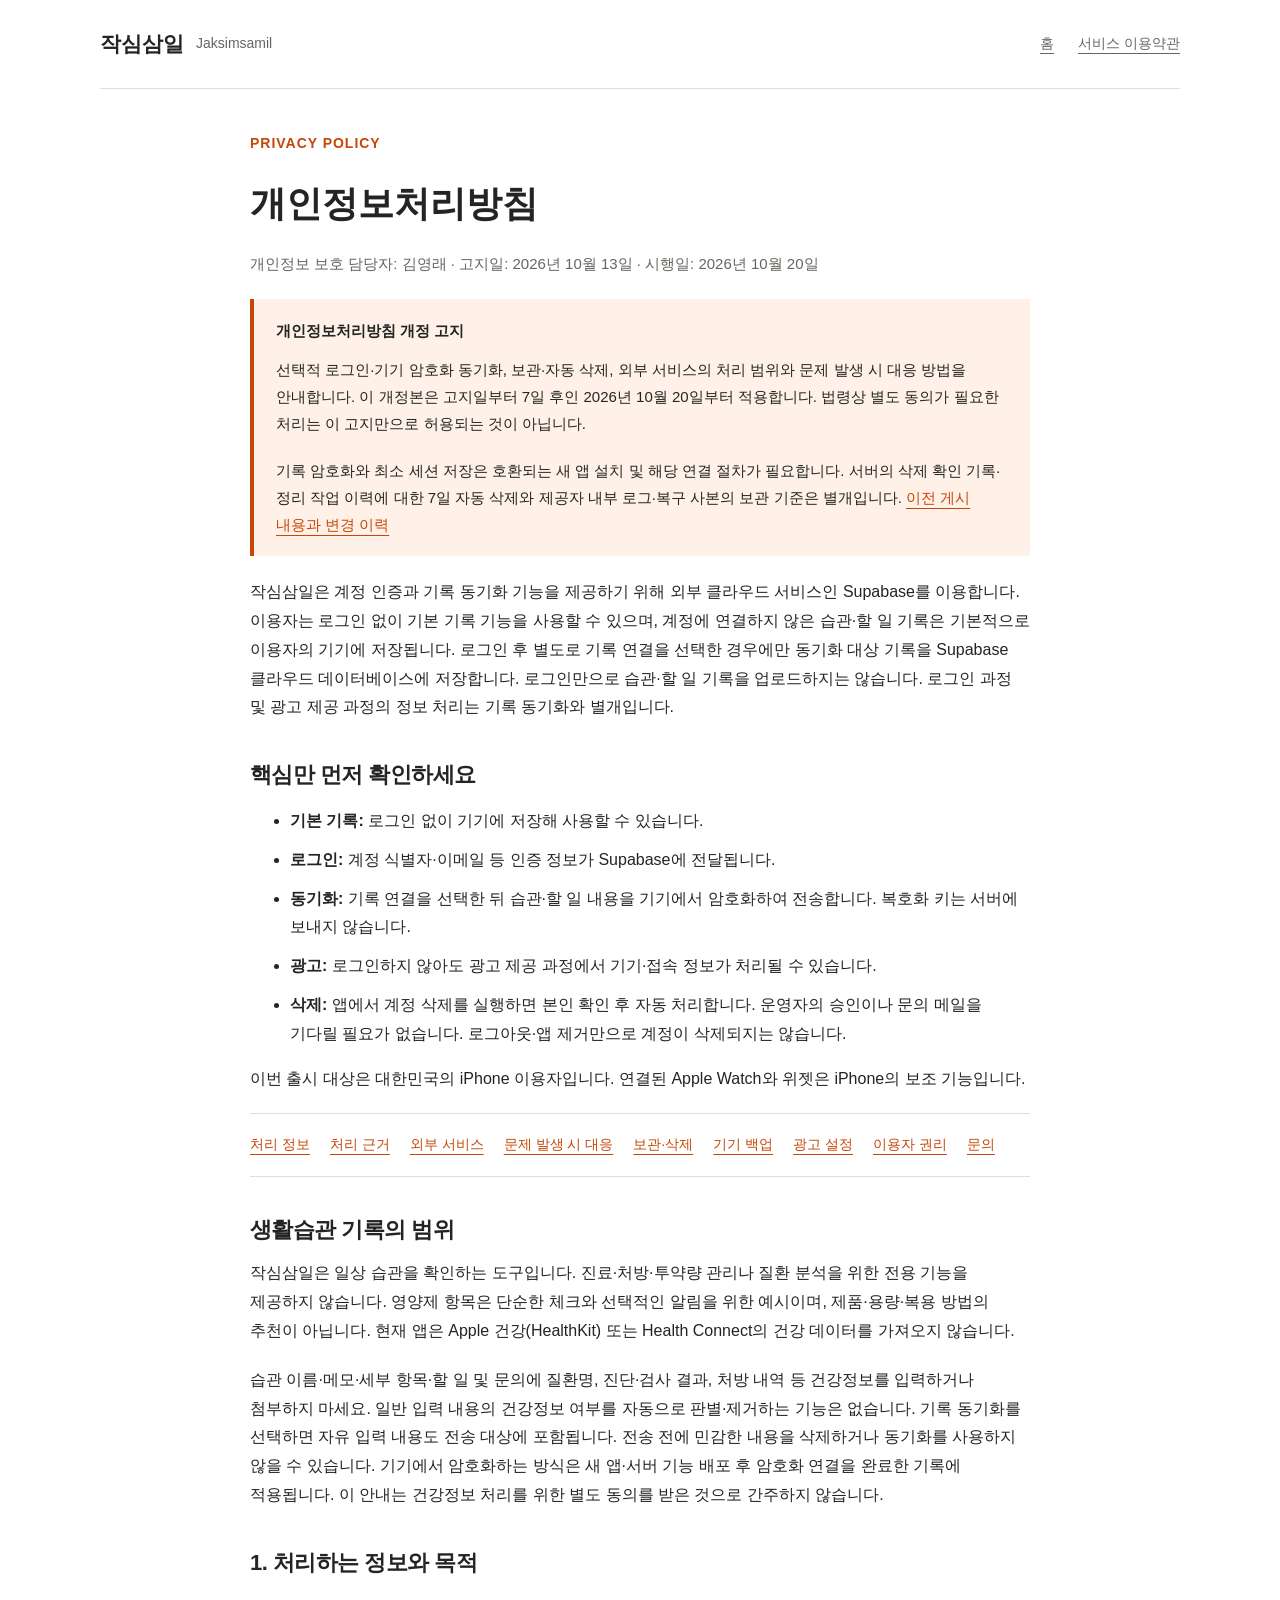
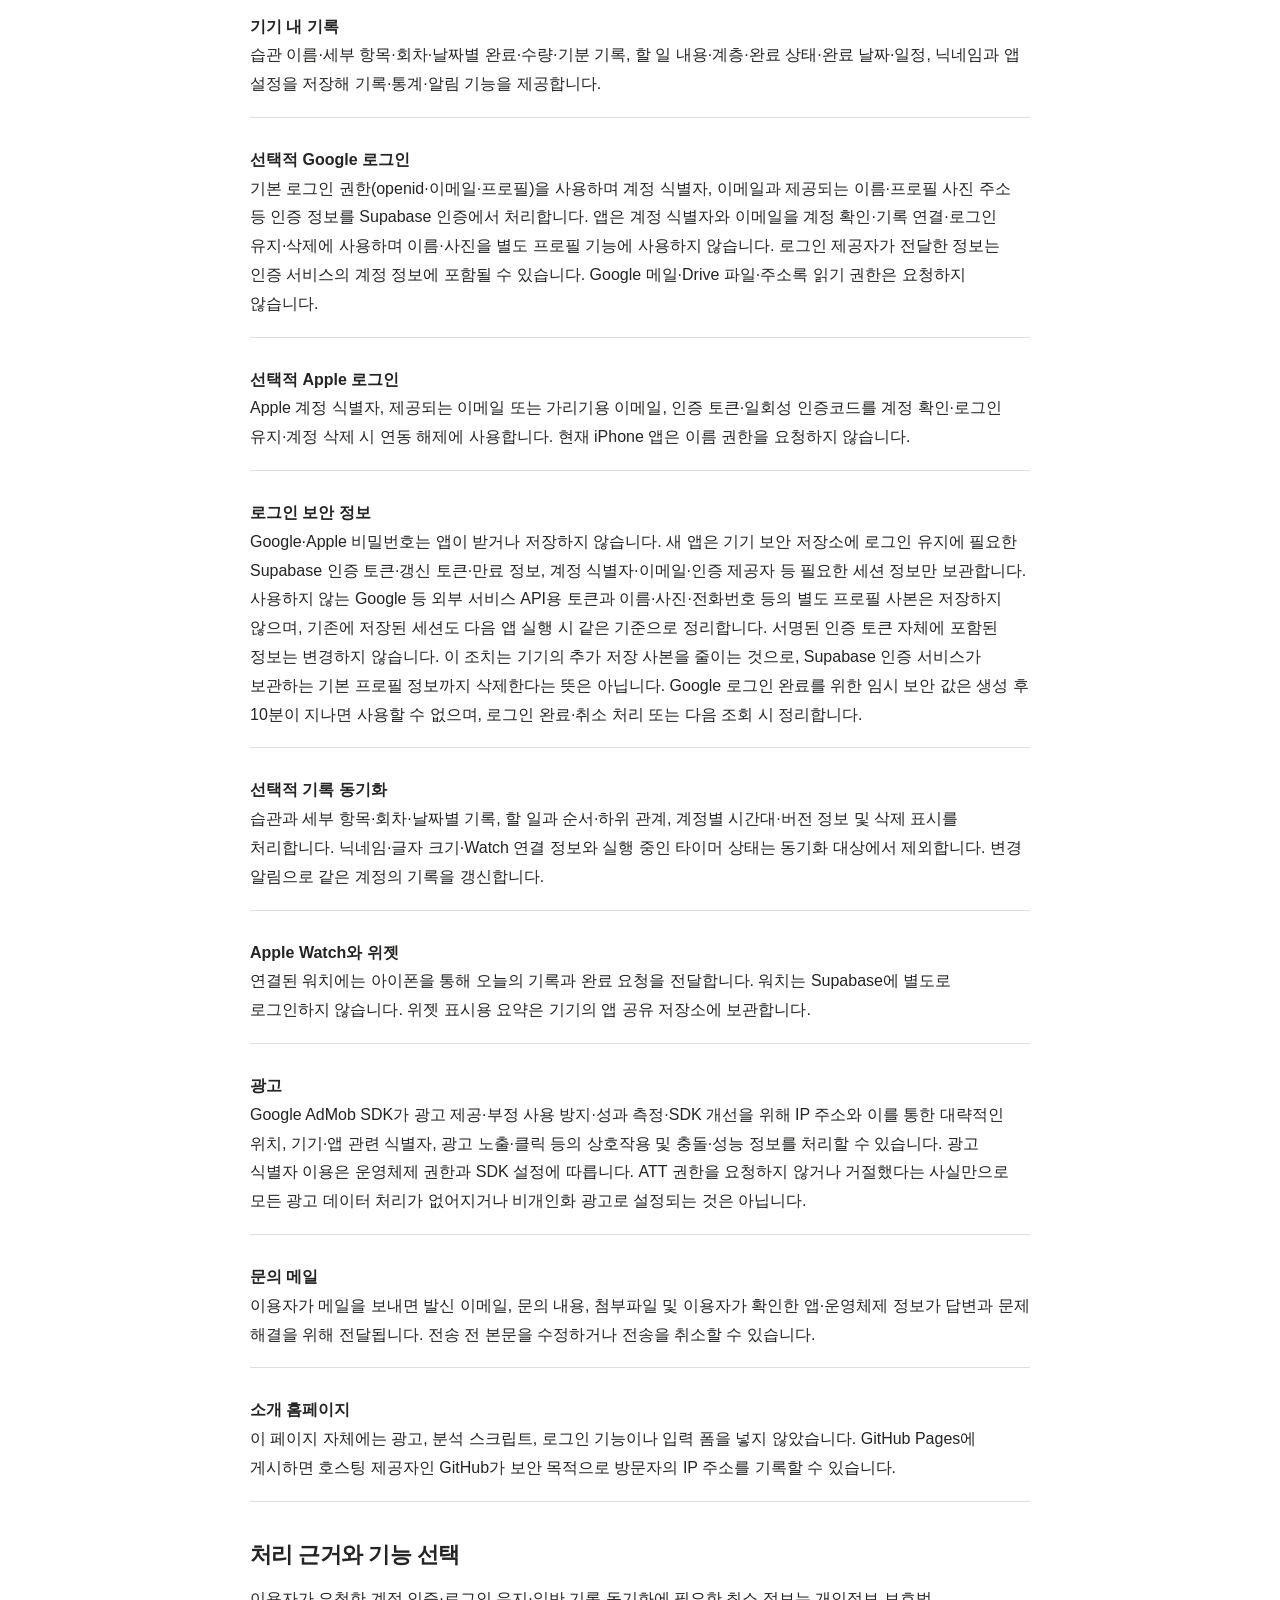
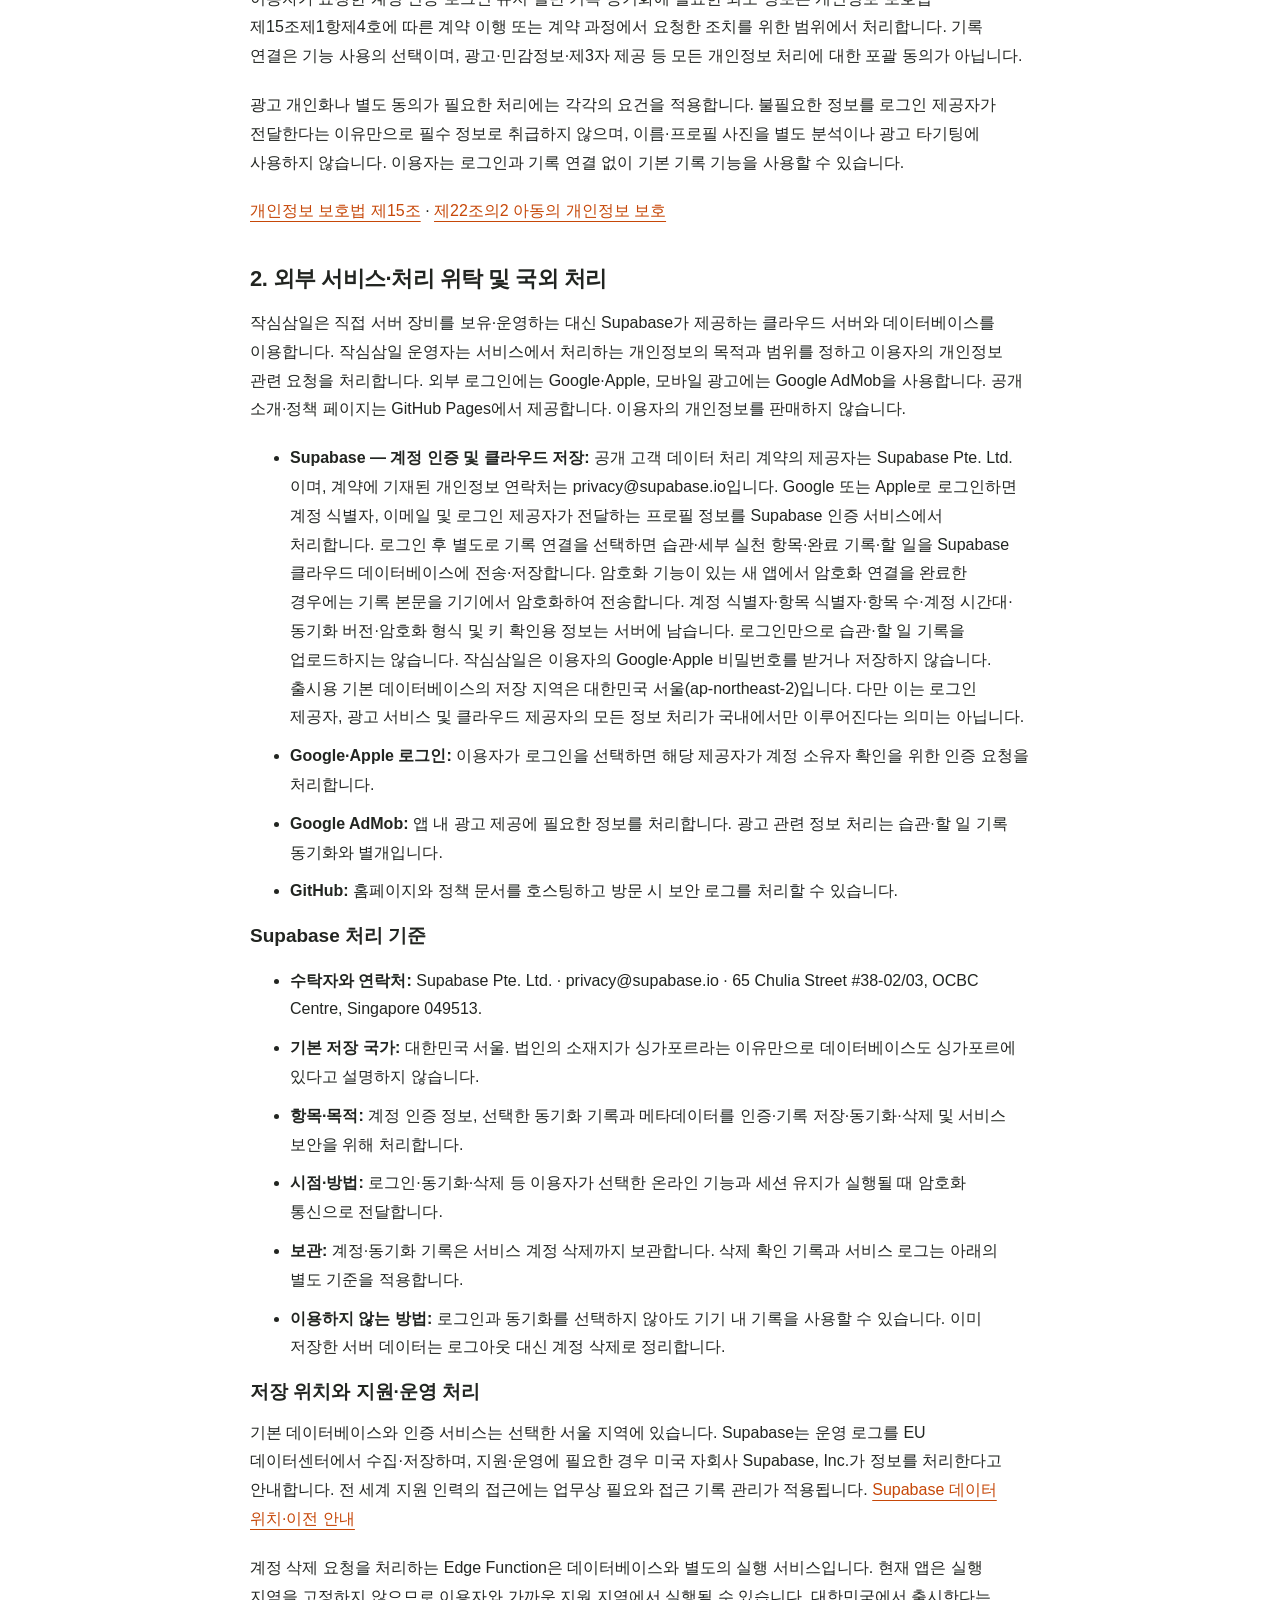
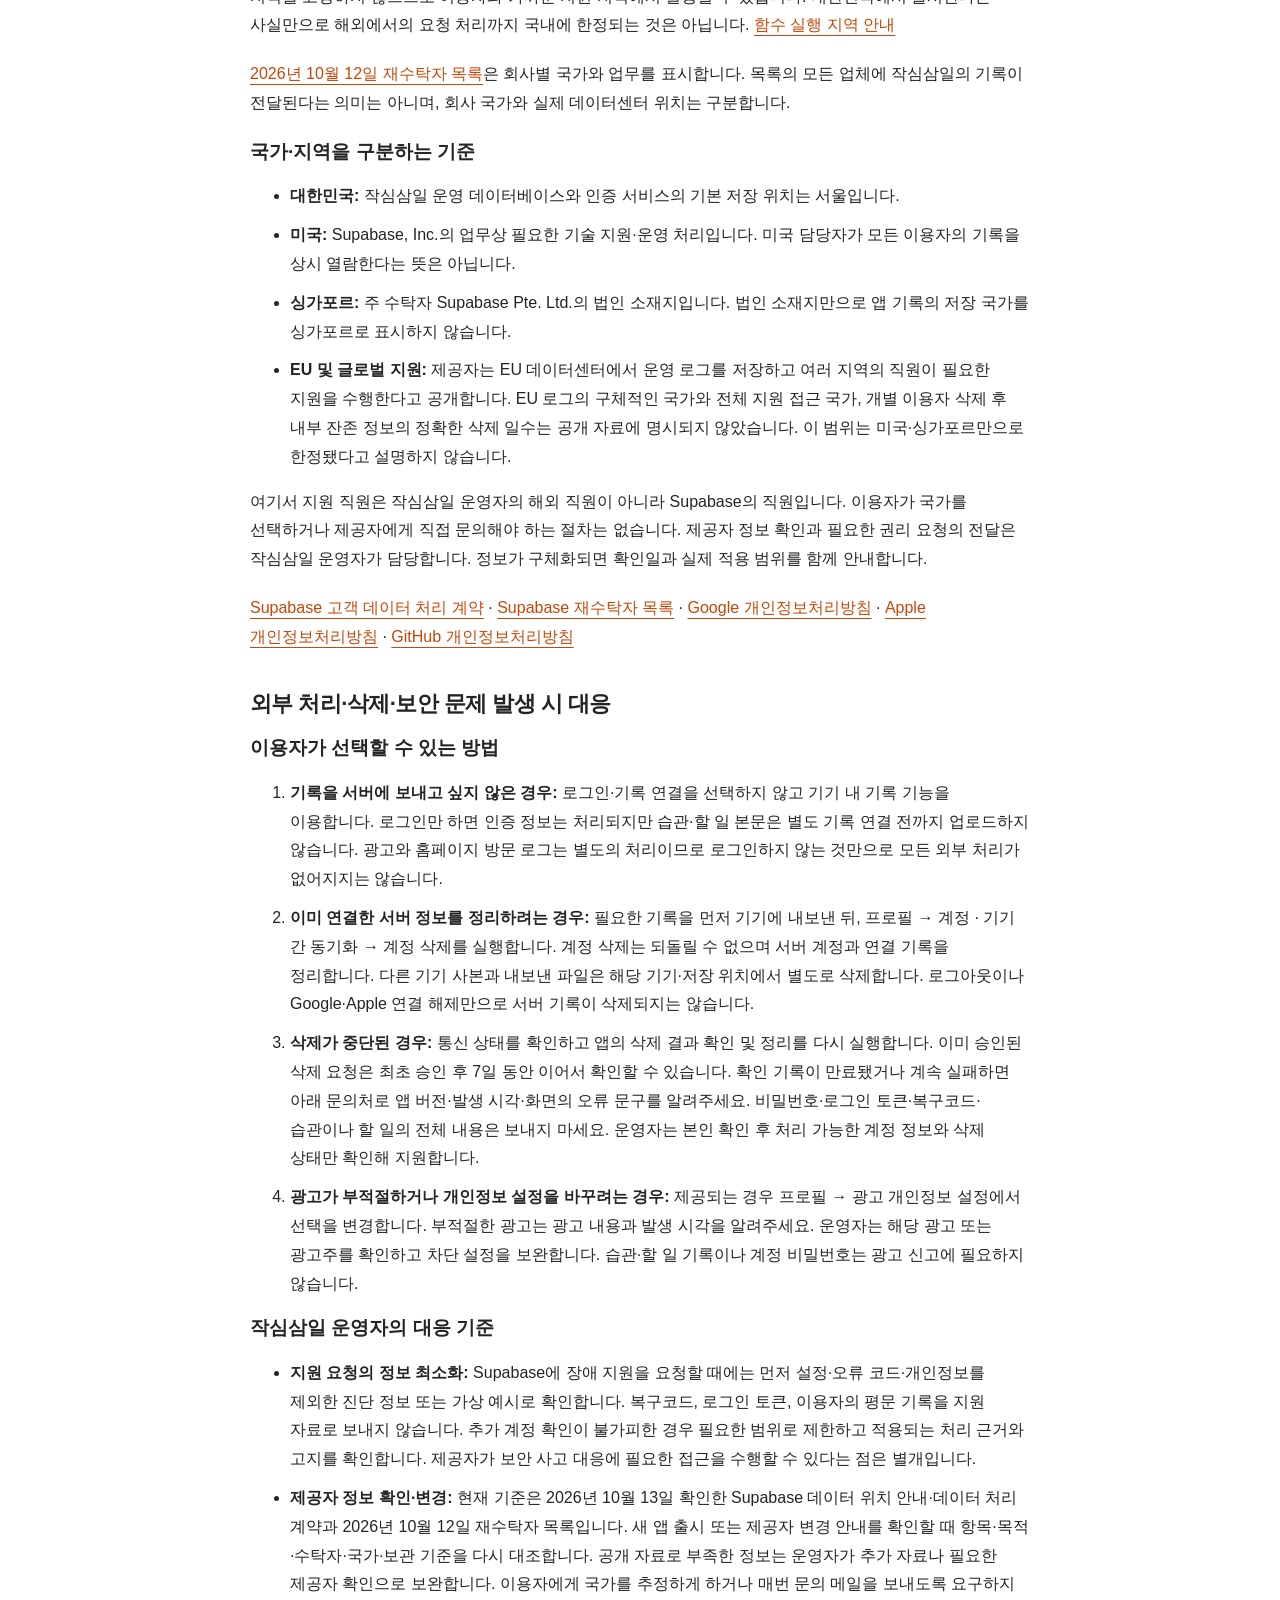
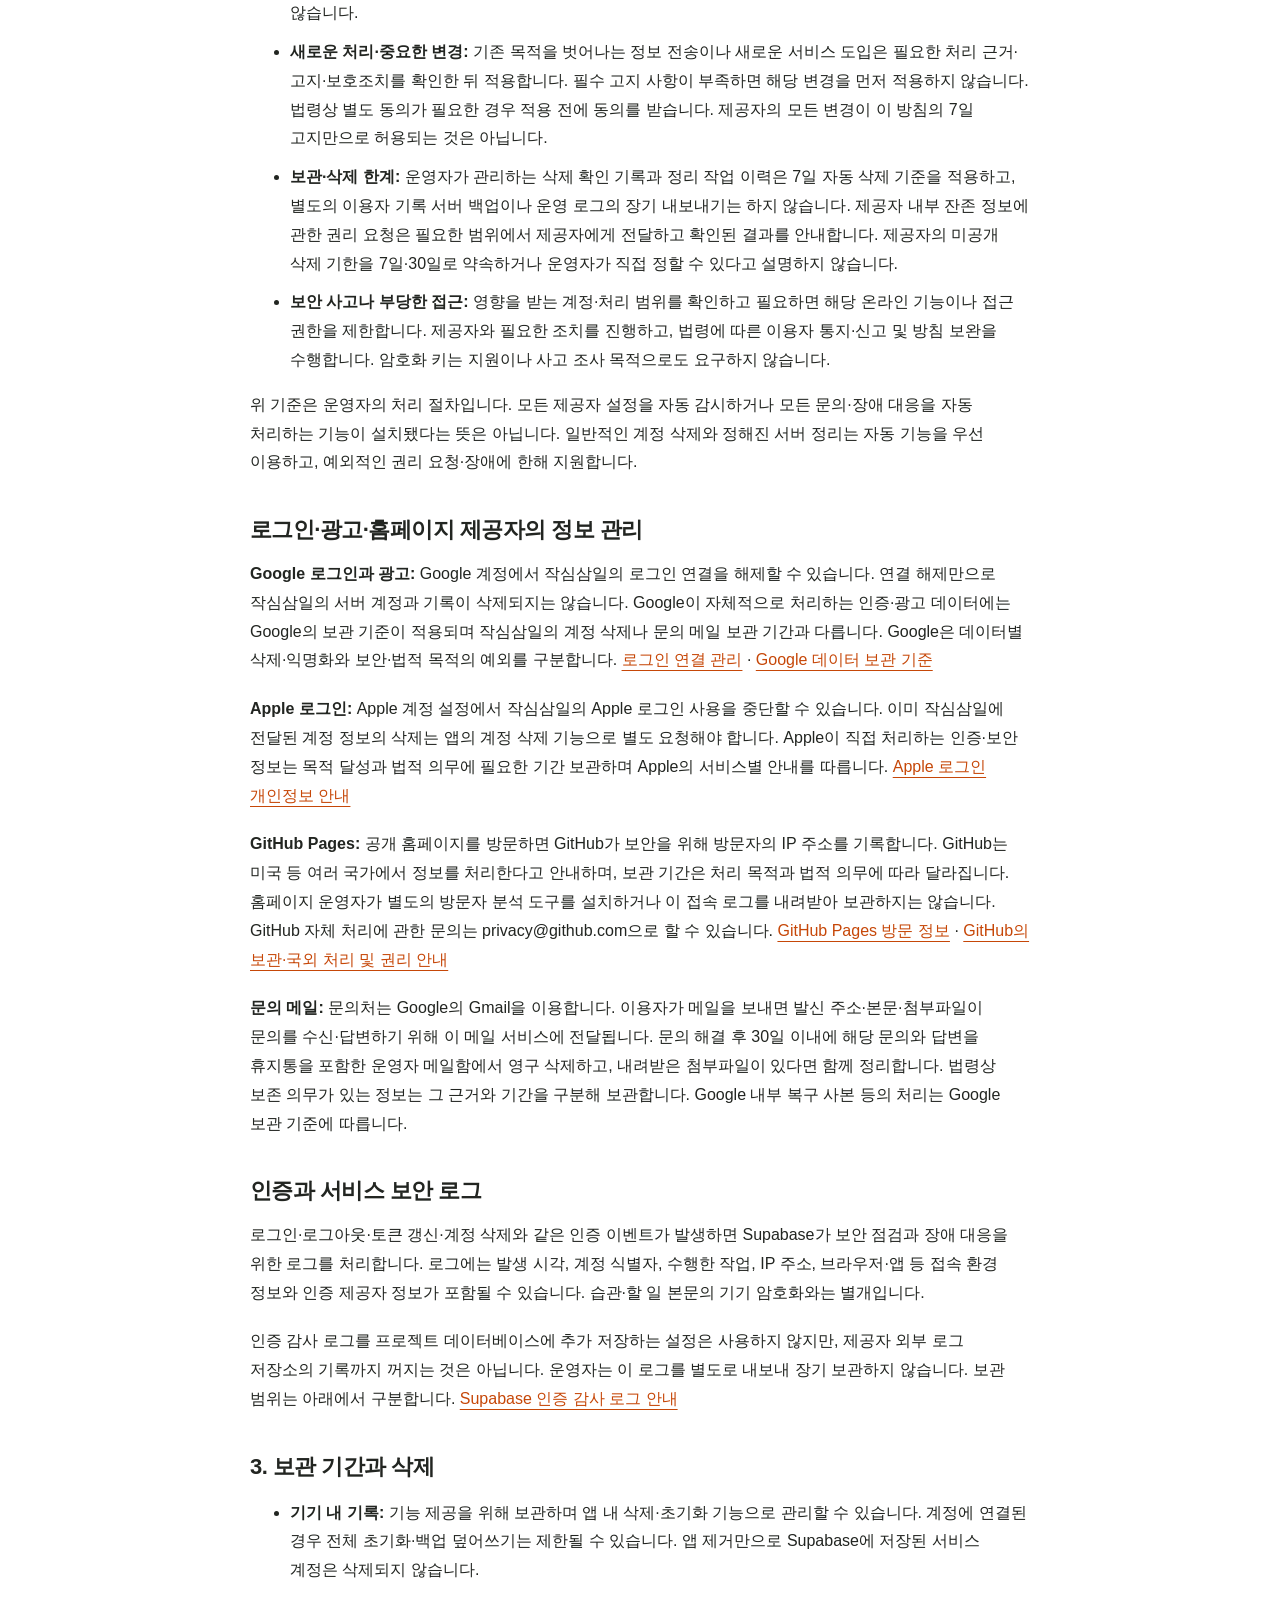
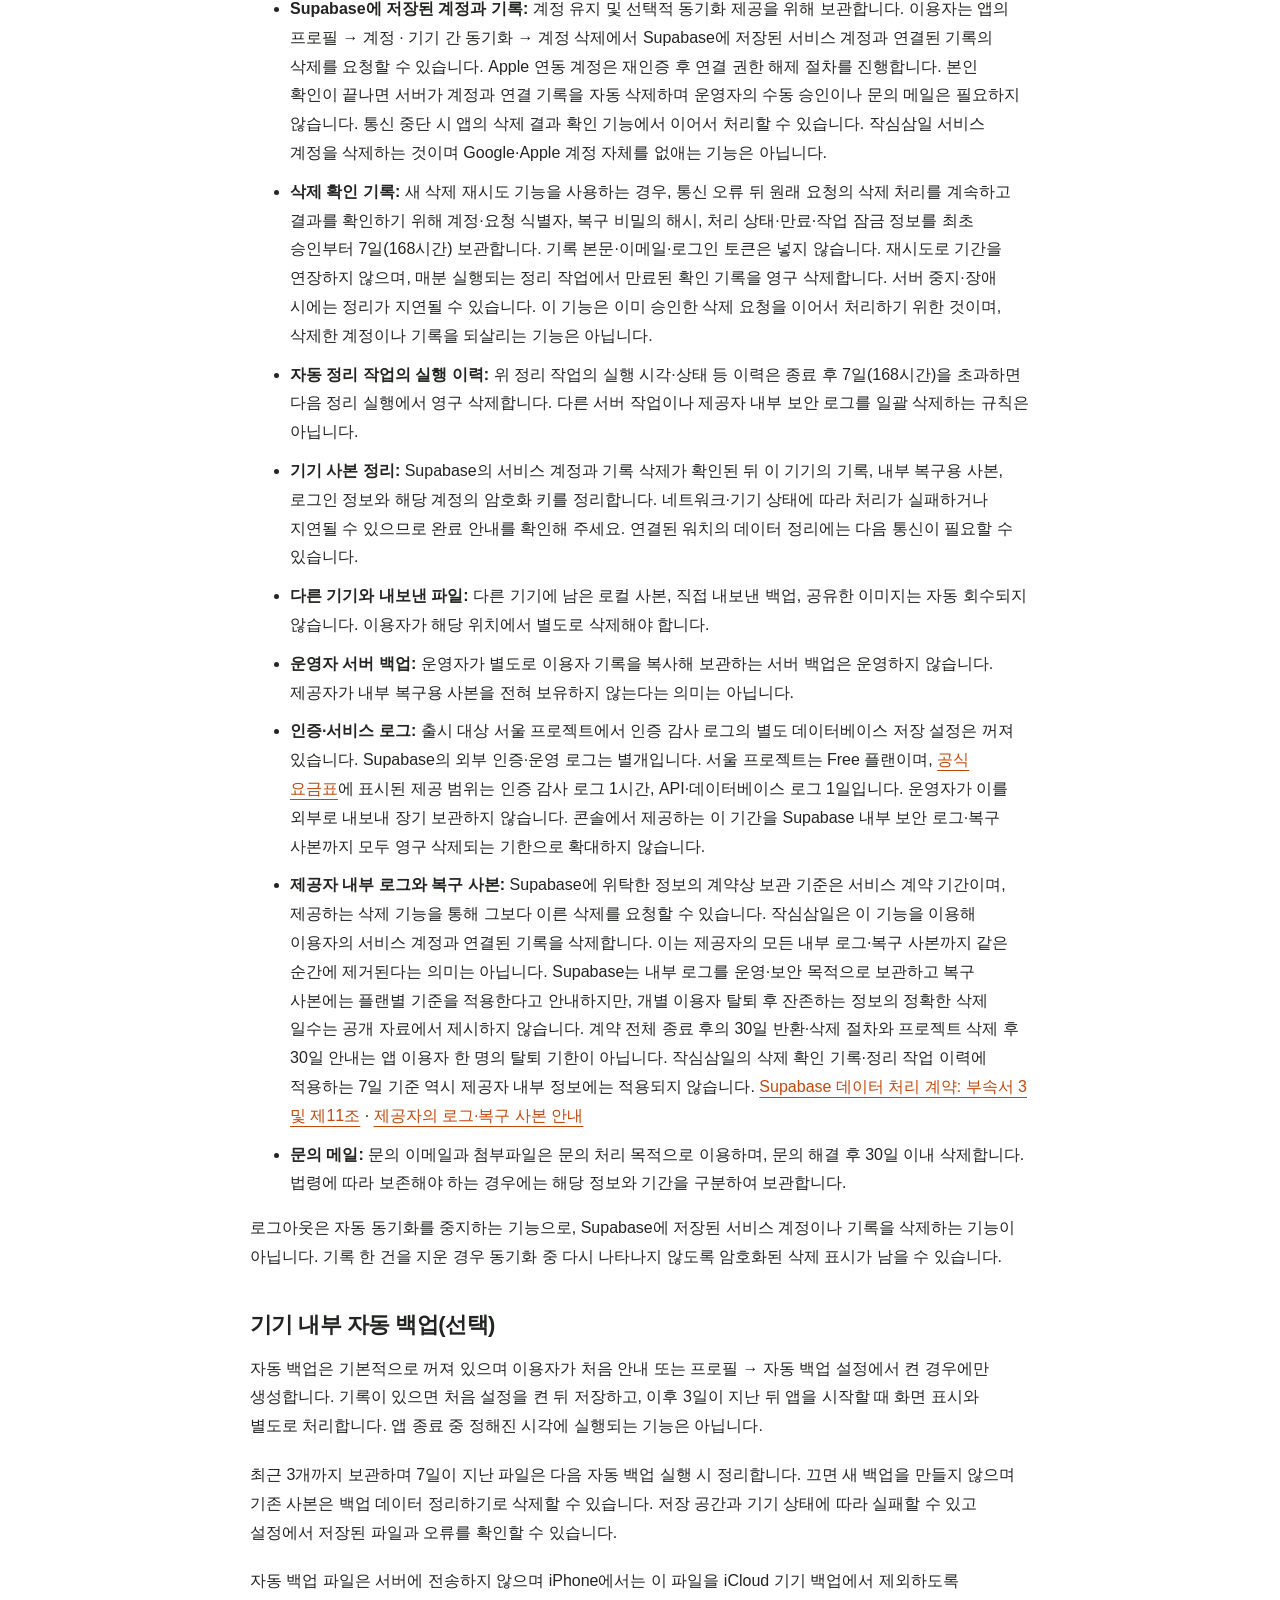
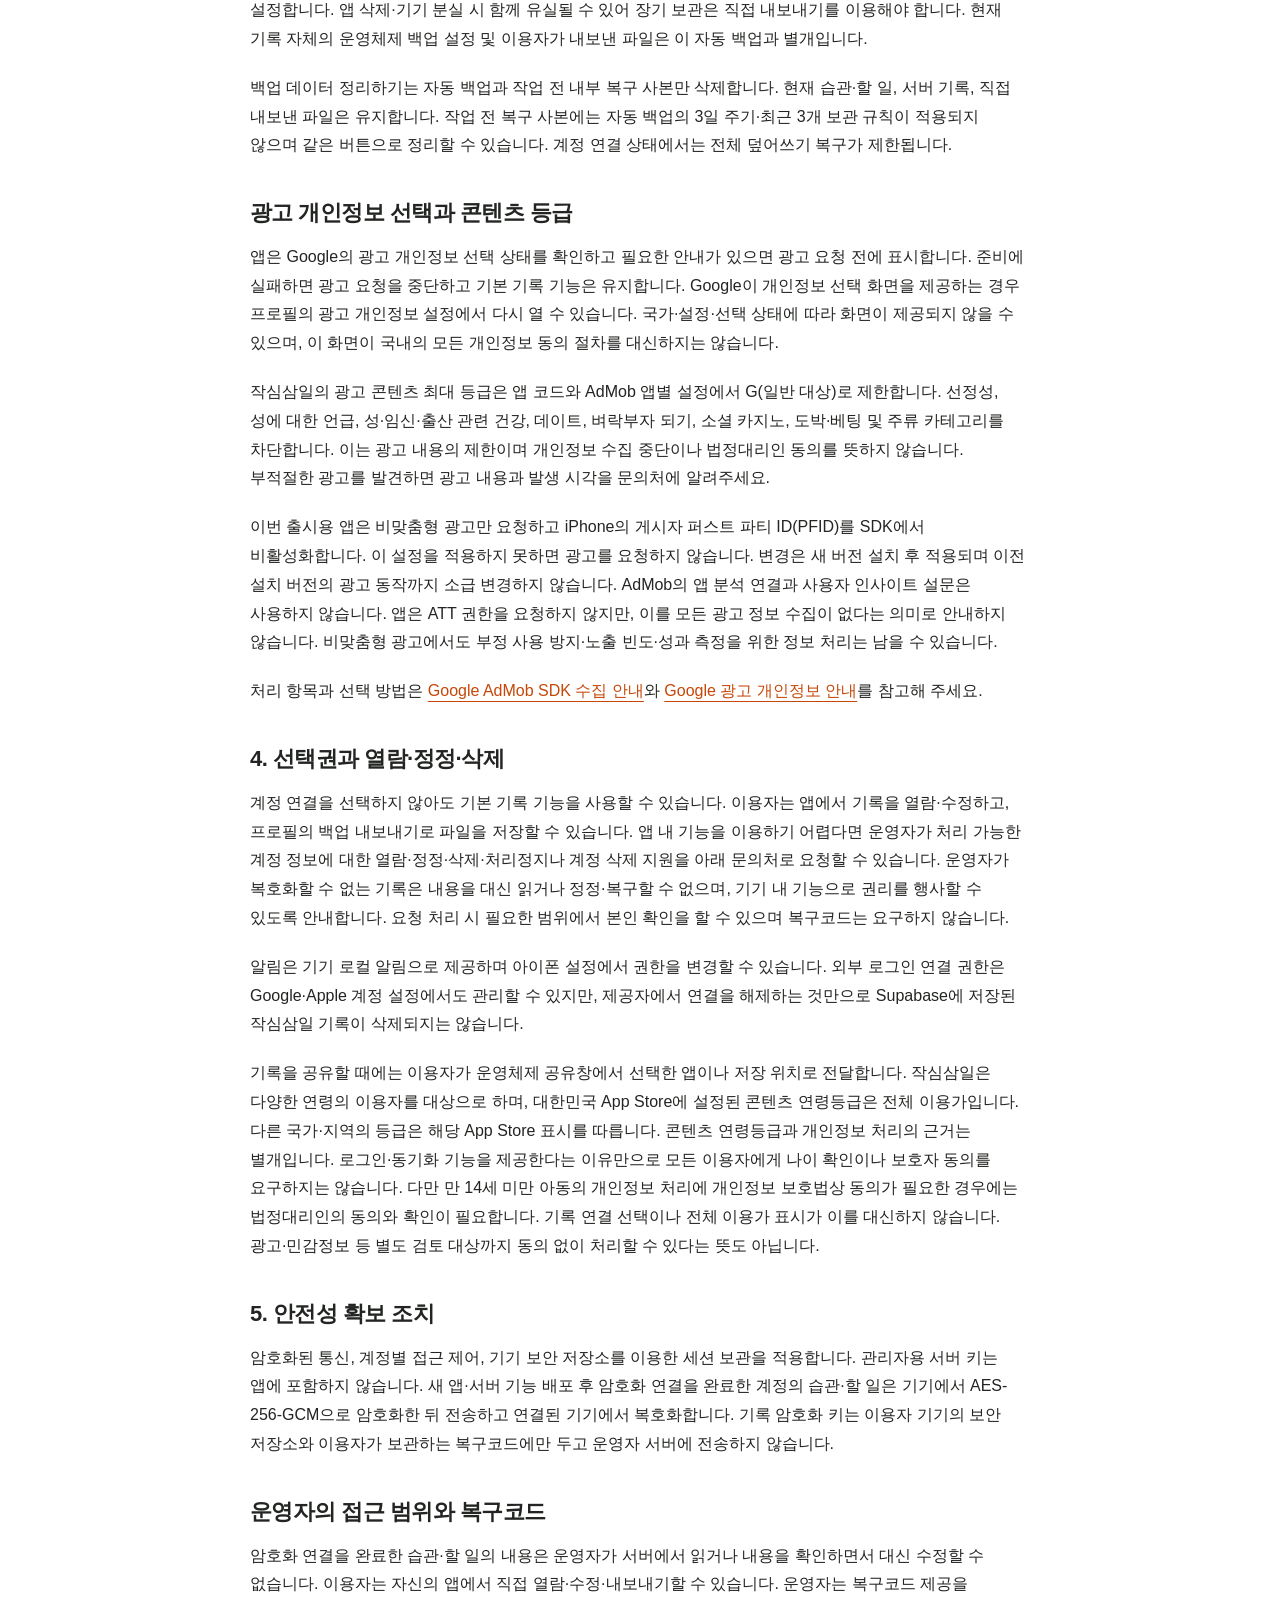
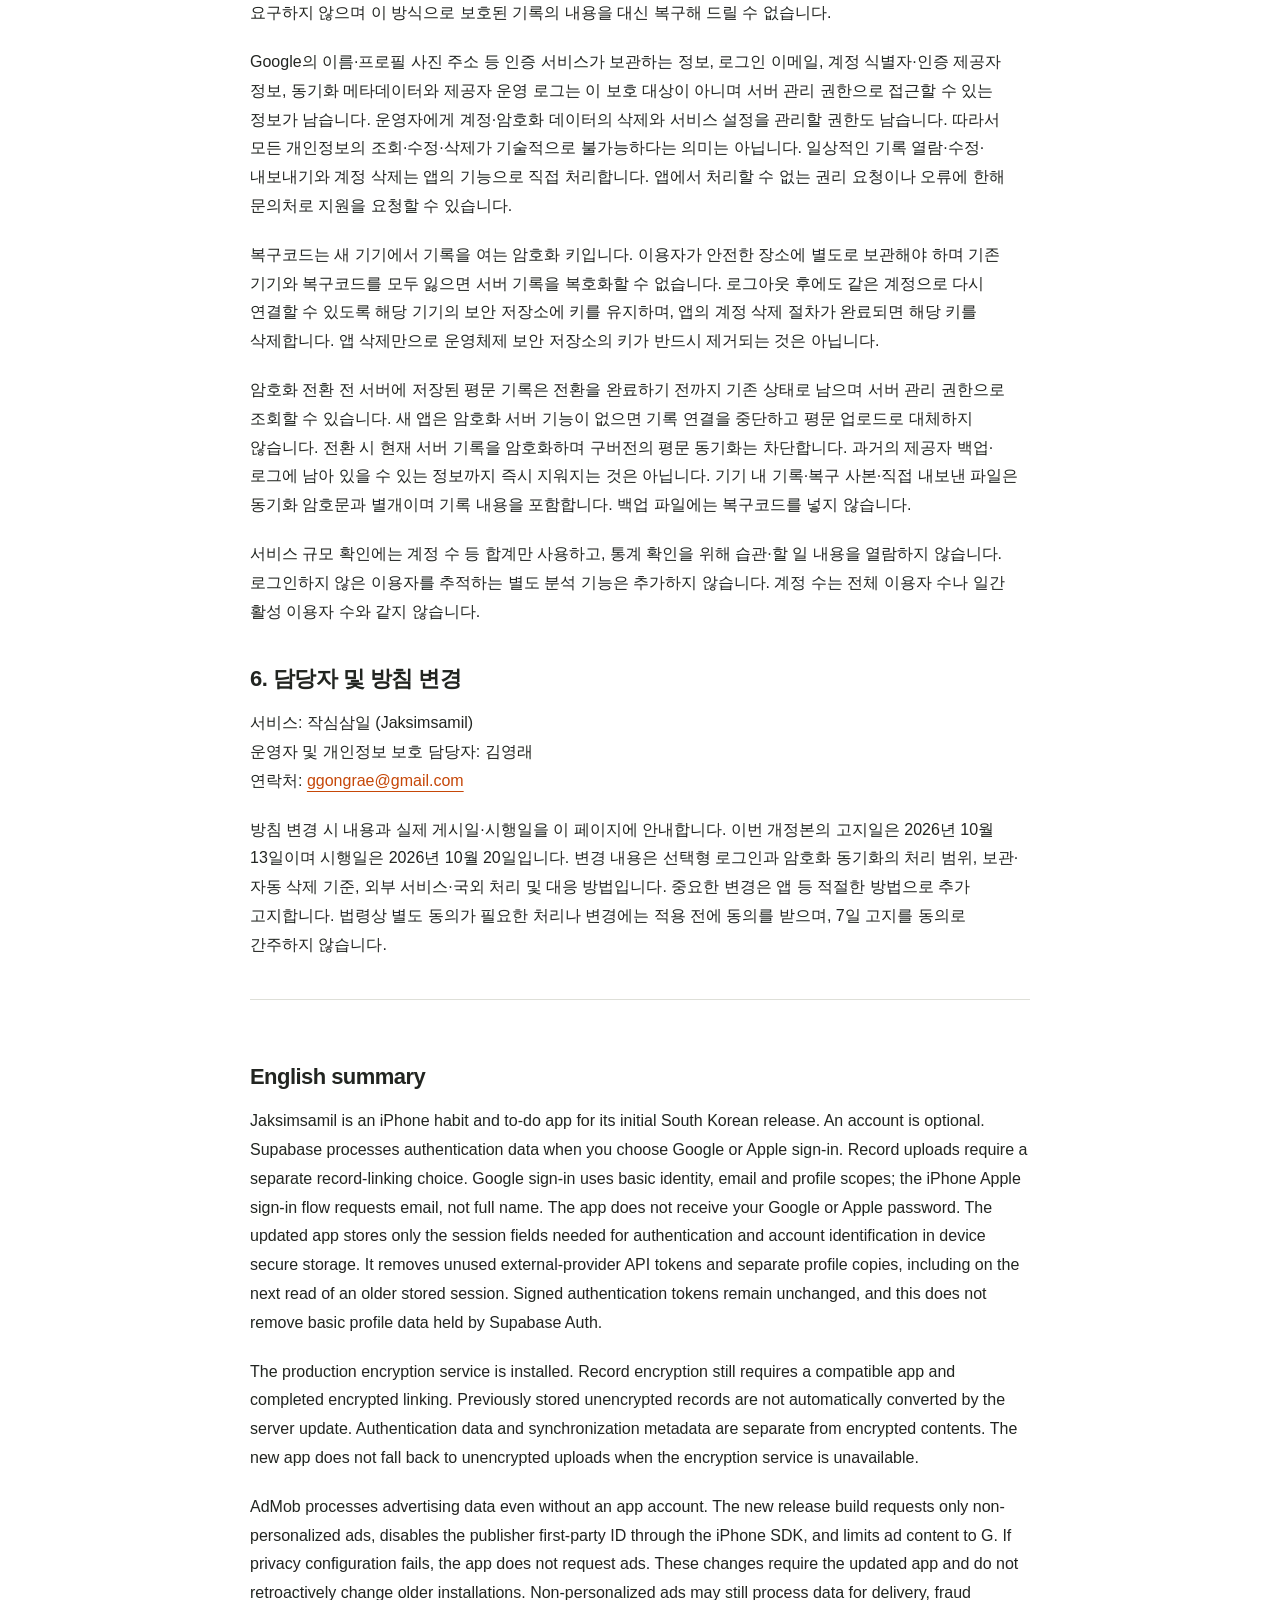
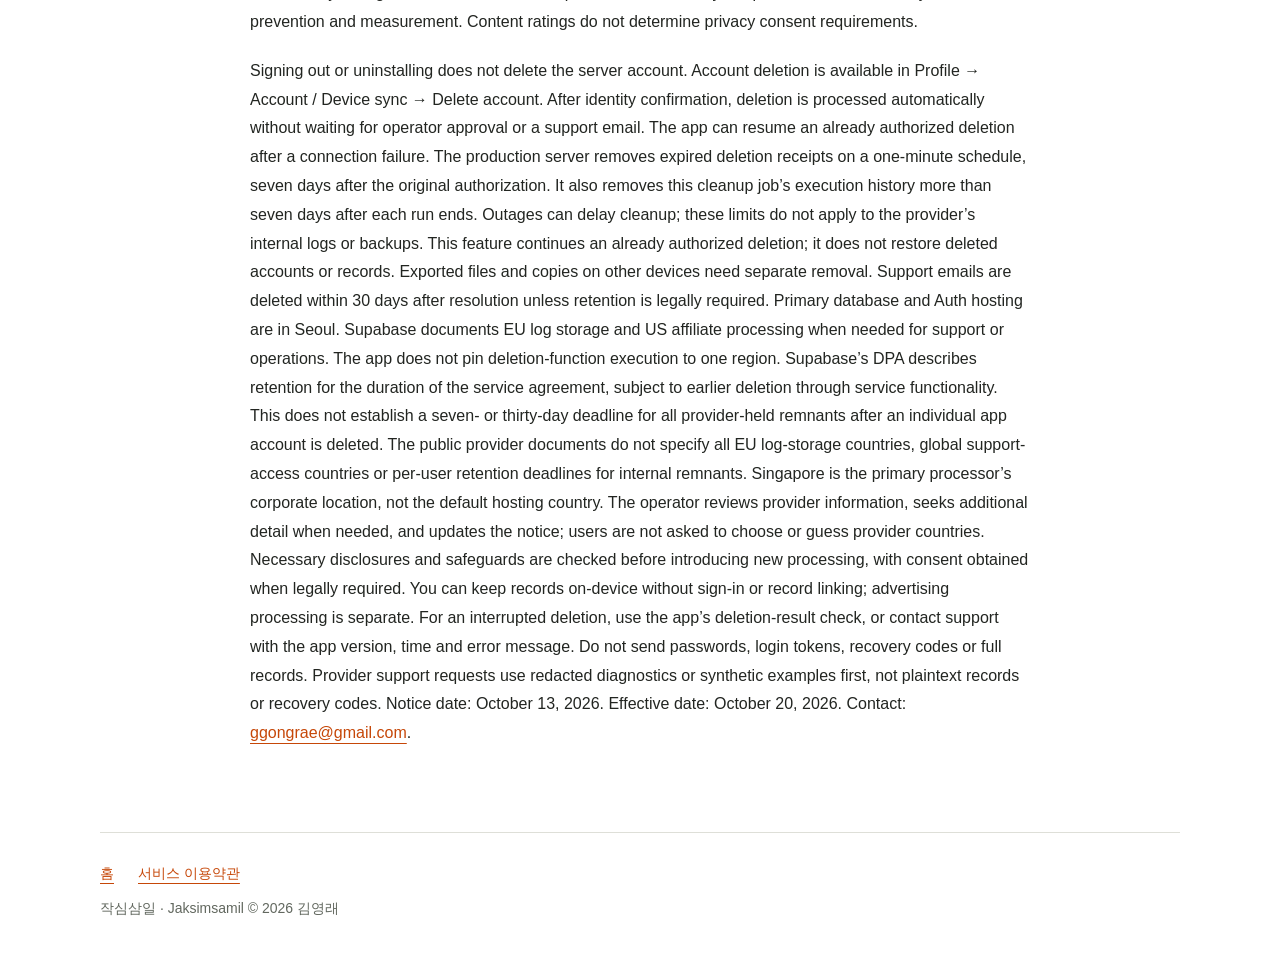
==== commit c13eee49: "Publish Oct 13 privacy revision notice and practical response procedures" ====
--- a/privacy_policy.html
+++ b/privacy_policy.html
@@ -1,18 +1,44 @@
 <!doctype html>
 <html lang="ko">
-<head><meta charset="utf-8"><meta name="viewport" content="width=device-width,initial-scale=1"><meta name="robots" content="noindex"><meta name="description" content="작심삼일의 기기 내 기록, 선택적 로그인과 동기화, 광고 및 개인정보 권리 안내입니다."><title>개인정보처리방침 · 작심삼일</title><link rel="stylesheet" href="site.css"></head>
+<head><meta charset="utf-8"><meta name="viewport" content="width=device-width,initial-scale=1"><meta name="description" content="작심삼일의 기기 내 기록, 선택적 로그인과 동기화, 광고 및 개인정보 권리 안내입니다."><title>개인정보처리방침 · 작심삼일</title><link rel="stylesheet" href="site.css"></head>
 <body><a class="skip" href="#main">본문 바로가기</a><header class="wrap header"><a class="brand" href="index.html">작심삼일 <small>Jaksimsamil</small></a><nav aria-label="주 메뉴"><a href="index.html">홈</a><a href="terms.html">서비스 이용약관</a></nav></header>
 <main id="main" class="wrap document">
 <span class="eyebrow">PRIVACY POLICY</span><h1>개인정보처리방침</h1>
-<p class="small">개인정보 보호 담당자: 김영래 · 개정 검토일: 2026년 10월 13일</p>
-<aside class="notice" id="deployment-status"><strong>게시 전 검토본</strong><p>현재 공개 방침을 대체하지 않습니다. 삭제 확인 기록과 정리 작업 이력의 7일 자동 삭제는 운영 서버에 적용했습니다. 제공자별 국외 처리 고지를 마무리한 뒤 실제 게시일과 게시 7일 후인 시행일을 표시합니다.</p></aside>
+<p class="small">개인정보 보호 담당자: 김영래 · 고지일: <time datetime="2026-10-13">2026년 10월 13일</time> · 시행일: <time datetime="2026-10-20">2026년 10월 20일</time></p>
+<aside class="notice" id="deployment-status"><strong>개인정보처리방침 개정 고지</strong><p>선택적 로그인·기기 암호화 동기화, 보관·자동 삭제, 외부 서비스의 처리 범위와 문제 발생 시 대응 방법을 안내합니다. 이 개정본은 고지일부터 7일 후인 2026년 10월 20일부터 적용합니다. 법령상 별도 동의가 필요한 처리는 이 고지만으로 허용되는 것이 아닙니다.</p><p>기록 암호화와 최소 세션 저장은 호환되는 새 앱 설치 및 해당 연결 절차가 필요합니다. 서버의 삭제 확인 기록·정리 작업 이력에 대한 7일 자동 삭제와 제공자 내부 로그·복구 사본의 보관 기준은 별개입니다. <a href="https://github.com/GGONGRAE/jaksimsamil-policy/commits/main/privacy_policy.html">이전 게시 내용과 변경 이력</a></p></aside>
 <p>작심삼일은 계정 인증과 기록 동기화 기능을 제공하기 위해 외부 클라우드 서비스인 Supabase를 이용합니다. 이용자는 로그인 없이 기본 기록 기능을 사용할 수 있으며, 계정에 연결하지 않은 습관·할 일 기록은 기본적으로 이용자의 기기에 저장됩니다. 로그인 후 별도로 기록 연결을 선택한 경우에만 동기화 대상 기록을 Supabase 클라우드 데이터베이스에 저장합니다. 로그인만으로 습관·할 일 기록을 업로드하지는 않습니다. 로그인 과정 및 광고 제공 과정의 정보 처리는 기록 동기화와 별개입니다.</p>
 <section id="at-a-glance"><h2>핵심만 먼저 확인하세요</h2><ul><li><strong>기본 기록:</strong> 로그인 없이 기기에 저장해 사용할 수 있습니다.</li><li><strong>로그인:</strong> 계정 식별자·이메일 등 인증 정보가 Supabase에 전달됩니다.</li><li><strong>동기화:</strong> 기록 연결을 선택한 뒤 습관·할 일 내용을 기기에서 암호화하여 전송합니다. 복호화 키는 서버에 보내지 않습니다.</li><li><strong>광고:</strong> 로그인하지 않아도 광고 제공 과정에서 기기·접속 정보가 처리될 수 있습니다.</li><li><strong>삭제:</strong> 앱에서 계정 삭제를 실행하면 본인 확인 후 자동 처리합니다. 운영자의 승인이나 문의 메일을 기다릴 필요가 없습니다. 로그아웃·앱 제거만으로 계정이 삭제되지는 않습니다.</li></ul><p>이번 출시 대상은 대한민국의 iPhone 이용자입니다. 연결된 Apple Watch와 위젯은 iPhone의 보조 기능입니다.</p></section>
-<nav class="toc" aria-label="개인정보 목차"><a href="#data">처리 정보</a><a href="#processing-basis">처리 근거</a><a href="#providers">외부 서비스</a><a href="#retention">보관·삭제</a><a href="#local-backups">기기 백업</a><a href="#ad-choices">광고 설정</a><a href="#rights">이용자 권리</a><a href="#contact">문의</a></nav>
+<nav class="toc" aria-label="개인정보 목차"><a href="#data">처리 정보</a><a href="#processing-basis">처리 근거</a><a href="#providers">외부 서비스</a><a href="#response-measures">문제 발생 시 대응</a><a href="#retention">보관·삭제</a><a href="#local-backups">기기 백업</a><a href="#ad-choices">광고 설정</a><a href="#rights">이용자 권리</a><a href="#contact">문의</a></nav>
 <section id="lifestyle-scope"><h2>생활습관 기록의 범위</h2><p>작심삼일은 일상 습관을 확인하는 도구입니다. 진료·처방·투약량 관리나 질환 분석을 위한 전용 기능을 제공하지 않습니다. 영양제 항목은 단순한 체크와 선택적인 알림을 위한 예시이며, 제품·용량·복용 방법의 추천이 아닙니다. 현재 앱은 Apple 건강(HealthKit) 또는 Health Connect의 건강 데이터를 가져오지 않습니다.</p><p>습관 이름·메모·세부 항목·할 일 및 문의에 질환명, 진단·검사 결과, 처방 내역 등 건강정보를 입력하거나 첨부하지 마세요. 일반 입력 내용의 건강정보 여부를 자동으로 판별·제거하는 기능은 없습니다. 기록 동기화를 선택하면 자유 입력 내용도 전송 대상에 포함됩니다. 전송 전에 민감한 내용을 삭제하거나 동기화를 사용하지 않을 수 있습니다. 기기에서 암호화하는 방식은 새 앱·서버 기능 배포 후 암호화 연결을 완료한 기록에 적용됩니다. 이 안내는 건강정보 처리를 위한 별도 동의를 받은 것으로 간주하지 않습니다.</p></section>
 <section id="data"><h2>1. 처리하는 정보와 목적</h2><ul class="facts"><li><strong>기기 내 기록</strong>습관 이름·세부 항목·회차·날짜별 완료·수량·기분 기록, 할 일 내용·계층·완료 상태·완료 날짜·일정, 닉네임과 앱 설정을 저장해 기록·통계·알림 기능을 제공합니다.</li><li><strong>선택적 Google 로그인</strong>기본 로그인 권한(openid·이메일·프로필)을 사용하며 계정 식별자, 이메일과 제공되는 이름·프로필 사진 주소 등 인증 정보를 Supabase 인증에서 처리합니다. 앱은 계정 식별자와 이메일을 계정 확인·기록 연결·로그인 유지·삭제에 사용하며 이름·사진을 별도 프로필 기능에 사용하지 않습니다. 로그인 제공자가 전달한 정보는 인증 서비스의 계정 정보에 포함될 수 있습니다. Google 메일·Drive 파일·주소록 읽기 권한은 요청하지 않습니다.</li><li><strong>선택적 Apple 로그인</strong>Apple 계정 식별자, 제공되는 이메일 또는 가리기용 이메일, 인증 토큰·일회성 인증코드를 계정 확인·로그인 유지·계정 삭제 시 연동 해제에 사용합니다. 현재 iPhone 앱은 이름 권한을 요청하지 않습니다.</li><li><strong>로그인 보안 정보</strong>Google·Apple 비밀번호는 앱이 받거나 저장하지 않습니다. 새 앱은 기기 보안 저장소에 로그인 유지에 필요한 Supabase 인증 토큰·갱신 토큰·만료 정보, 계정 식별자·이메일·인증 제공자 등 필요한 세션 정보만 보관합니다. 사용하지 않는 Google 등 외부 서비스 API용 토큰과 이름·사진·전화번호 등의 별도 프로필 사본은 저장하지 않으며, 기존에 저장된 세션도 다음 앱 실행 시 같은 기준으로 정리합니다. 서명된 인증 토큰 자체에 포함된 정보는 변경하지 않습니다. 이 조치는 기기의 추가 저장 사본을 줄이는 것으로, Supabase 인증 서비스가 보관하는 기본 프로필 정보까지 삭제한다는 뜻은 아닙니다. Google 로그인 완료를 위한 임시 보안 값은 생성 후 10분이 지나면 사용할 수 없으며, 로그인 완료·취소 처리 또는 다음 조회 시 정리합니다.</li><li><strong>선택적 기록 동기화</strong>습관과 세부 항목·회차·날짜별 기록, 할 일과 순서·하위 관계, 계정별 시간대·버전 정보 및 삭제 표시를 처리합니다. 닉네임·글자 크기·Watch 연결 정보와 실행 중인 타이머 상태는 동기화 대상에서 제외합니다. 변경 알림으로 같은 계정의 기록을 갱신합니다.</li><li><strong>Apple Watch와 위젯</strong>연결된 워치에는 아이폰을 통해 오늘의 기록과 완료 요청을 전달합니다. 워치는 Supabase에 별도로 로그인하지 않습니다. 위젯 표시용 요약은 기기의 앱 공유 저장소에 보관합니다.</li><li><strong>광고</strong>Google AdMob SDK가 광고 제공·부정 사용 방지·성과 측정·SDK 개선을 위해 IP 주소와 이를 통한 대략적인 위치, 기기·앱 관련 식별자, 광고 노출·클릭 등의 상호작용 및 충돌·성능 정보를 처리할 수 있습니다. 광고 식별자 이용은 운영체제 권한과 SDK 설정에 따릅니다. ATT 권한을 요청하지 않거나 거절했다는 사실만으로 모든 광고 데이터 처리가 없어지거나 비개인화 광고로 설정되는 것은 아닙니다.</li><li><strong>문의 메일</strong>이용자가 메일을 보내면 발신 이메일, 문의 내용, 첨부파일 및 이용자가 확인한 앱·운영체제 정보가 답변과 문제 해결을 위해 전달됩니다. 전송 전 본문을 수정하거나 전송을 취소할 수 있습니다.</li><li><strong>소개 홈페이지</strong>이 페이지 자체에는 광고, 분석 스크립트, 로그인 기능이나 입력 폼을 넣지 않았습니다. GitHub Pages에 게시하면 호스팅 제공자인 GitHub가 보안 목적으로 방문자의 IP 주소를 기록할 수 있습니다.</li></ul></section>
 <section id="processing-basis"><h2>처리 근거와 기능 선택</h2><p>이용자가 요청한 계정 인증·로그인 유지·일반 기록 동기화에 필요한 최소 정보는 개인정보 보호법 제15조제1항제4호에 따른 계약 이행 또는 계약 과정에서 요청한 조치를 위한 범위에서 처리합니다. 기록 연결은 기능 사용의 선택이며, 광고·민감정보·제3자 제공 등 모든 개인정보 처리에 대한 포괄 동의가 아닙니다.</p><p>광고 개인화나 별도 동의가 필요한 처리에는 각각의 요건을 적용합니다. 불필요한 정보를 로그인 제공자가 전달한다는 이유만으로 필수 정보로 취급하지 않으며, 이름·프로필 사진을 별도 분석이나 광고 타기팅에 사용하지 않습니다. 이용자는 로그인과 기록 연결 없이 기본 기록 기능을 사용할 수 있습니다.</p><p><a href="https://www.law.go.kr/LSW/lsLinkCommonInfo.do?chrClsCd=010202&amp;lsJoLnkSeq=1029335389">개인정보 보호법 제15조</a> · <a href="https://law.go.kr/LSW/lsLinkCommonInfo.do?chrClsCd=010202&amp;lsJoLnkSeq=1020398521">제22조의2 아동의 개인정보 보호</a></p></section>
-<section id="providers"><h2>2. 외부 서비스·처리 위탁 및 국외 처리</h2><p>작심삼일은 직접 서버 장비를 보유·운영하는 대신 Supabase가 제공하는 클라우드 서버와 데이터베이스를 이용합니다. 작심삼일 운영자는 서비스에서 처리하는 개인정보의 목적과 범위를 정하고 이용자의 개인정보 관련 요청을 처리합니다. 외부 로그인에는 Google·Apple, 모바일 광고에는 Google AdMob을 사용합니다. 공개 소개·정책 페이지는 GitHub Pages에서 제공합니다. 이용자의 개인정보를 판매하지 않습니다.</p><ul><li><strong>Supabase — 계정 인증 및 클라우드 저장:</strong> 공개 고객 데이터 처리 계약의 제공자는 Supabase Pte. Ltd.이며, 계약에 기재된 개인정보 연락처는 privacy@supabase.io입니다. Google 또는 Apple로 로그인하면 계정 식별자, 이메일 및 로그인 제공자가 전달하는 프로필 정보를 Supabase 인증 서비스에서 처리합니다. 로그인 후 별도로 기록 연결을 선택하면 습관·세부 실천 항목·완료 기록·할 일을 Supabase 클라우드 데이터베이스에 전송·저장합니다. 암호화 기능이 있는 새 앱에서 암호화 연결을 완료한 경우에는 기록 본문을 기기에서 암호화하여 전송합니다. 계정 식별자·항목 식별자·항목 수·계정 시간대·동기화 버전·암호화 형식 및 키 확인용 정보는 서버에 남습니다. 로그인만으로 습관·할 일 기록을 업로드하지는 않습니다. 작심삼일은 이용자의 Google·Apple 비밀번호를 받거나 저장하지 않습니다. 출시용 기본 데이터베이스의 저장 지역은 대한민국 서울(ap-northeast-2)입니다. 다만 이는 로그인 제공자, 광고 서비스 및 클라우드 제공자의 모든 정보 처리가 국내에서만 이루어진다는 의미는 아닙니다.</li><li><strong>Google·Apple 로그인:</strong> 이용자가 로그인을 선택하면 해당 제공자가 계정 소유자 확인을 위한 인증 요청을 처리합니다.</li><li><strong>Google AdMob:</strong> 앱 내 광고 제공에 필요한 정보를 처리합니다. 광고 관련 정보 처리는 습관·할 일 기록 동기화와 별개입니다.</li><li><strong>GitHub:</strong> 홈페이지와 정책 문서를 호스팅하고 방문 시 보안 로그를 처리할 수 있습니다.</li></ul><h3>Supabase 처리 기준</h3><ul><li><strong>수탁자와 연락처:</strong> Supabase Pte. Ltd. · privacy@supabase.io · 65 Chulia Street #38-02/03, OCBC Centre, Singapore 049513.</li><li><strong>기본 저장 국가:</strong> 대한민국 서울. 법인의 소재지가 싱가포르라는 이유만으로 데이터베이스도 싱가포르에 있다고 설명하지 않습니다.</li><li><strong>항목·목적:</strong> 계정 인증 정보, 선택한 동기화 기록과 메타데이터를 인증·기록 저장·동기화·삭제 및 서비스 보안을 위해 처리합니다.</li><li><strong>시점·방법:</strong> 로그인·동기화·삭제 등 이용자가 선택한 온라인 기능과 세션 유지가 실행될 때 암호화 통신으로 전달합니다.</li><li><strong>보관:</strong> 계정·동기화 기록은 서비스 계정 삭제까지 보관합니다. 삭제 확인 기록과 서비스 로그는 아래의 별도 기준을 적용합니다.</li><li><strong>이용하지 않는 방법:</strong> 로그인과 동기화를 선택하지 않아도 기기 내 기록을 사용할 수 있습니다. 이미 저장한 서버 데이터는 로그아웃 대신 계정 삭제로 정리합니다.</li></ul><h3>저장 위치와 지원·운영 처리</h3><p>기본 데이터베이스와 인증 서비스는 선택한 서울 지역에 있습니다. Supabase는 운영 로그를 EU 데이터센터에서 수집·저장하며, 지원·운영에 필요한 경우 미국 자회사 Supabase, Inc.가 정보를 처리한다고 안내합니다. 전 세계 지원 인력의 접근에는 업무상 필요와 접근 기록 관리가 적용됩니다. <a href="https://supabase.com/legal/privacy-resources/data-residency-and-transfers-faq">Supabase 데이터 위치·이전 안내</a></p><p>계정 삭제 요청을 처리하는 Edge Function은 데이터베이스와 별도의 실행 서비스입니다. 현재 앱은 실행 지역을 고정하지 않으므로 이용자와 가까운 지원 지역에서 실행될 수 있습니다. 대한민국에서 출시한다는 사실만으로 해외에서의 요청 처리까지 국내에 한정되는 것은 아닙니다. <a href="https://supabase.com/docs/guides/functions/regional-invocation">함수 실행 지역 안내</a></p><p><a href="https://supabase.com/legal/subprocessor-list/October-12-2026.pdf">2026년 10월 12일 재수탁자 목록</a>은 회사별 국가와 업무를 표시합니다. 목록의 모든 업체에 작심삼일의 기록이 전달된다는 의미는 아니며, 회사 국가와 실제 데이터센터 위치는 구분합니다.</p><aside class="notice"><strong>공개 전 확인 범위</strong><p>EU 로그 데이터센터의 세부 국가, 로그·내부 복구 사본의 개별 이용자 삭제 후 보관 기간, 지원 접근에 적용되는 국가 범위는 위 공개 자료만으로 모두 확정되지 않습니다. 확인된 서울 저장·EU 로그·미국 지원 처리와 이 미확정 범위를 구분하며, 임의의 국가나 보관 일수를 기입하지 않습니다.</p></aside><p><a href="https://supabase.com/legal/customer-resources/data-processing-addendum">Supabase 고객 데이터 처리 계약</a> · <a href="https://supabase.com/legal/customer-resources/subprocessor-list">Supabase 재수탁자 목록</a> · <a href="https://policies.google.com/privacy">Google 개인정보처리방침</a> · <a href="https://www.apple.com/legal/privacy/">Apple 개인정보처리방침</a> · <a href="https://docs.github.com/en/site-policy/privacy-policies/github-general-privacy-statement">GitHub 개인정보처리방침</a></p></section>
+<section id="providers"><h2>2. 외부 서비스·처리 위탁 및 국외 처리</h2><p>작심삼일은 직접 서버 장비를 보유·운영하는 대신 Supabase가 제공하는 클라우드 서버와 데이터베이스를 이용합니다. 작심삼일 운영자는 서비스에서 처리하는 개인정보의 목적과 범위를 정하고 이용자의 개인정보 관련 요청을 처리합니다. 외부 로그인에는 Google·Apple, 모바일 광고에는 Google AdMob을 사용합니다. 공개 소개·정책 페이지는 GitHub Pages에서 제공합니다. 이용자의 개인정보를 판매하지 않습니다.</p><ul><li><strong>Supabase — 계정 인증 및 클라우드 저장:</strong> 공개 고객 데이터 처리 계약의 제공자는 Supabase Pte. Ltd.이며, 계약에 기재된 개인정보 연락처는 privacy@supabase.io입니다. Google 또는 Apple로 로그인하면 계정 식별자, 이메일 및 로그인 제공자가 전달하는 프로필 정보를 Supabase 인증 서비스에서 처리합니다. 로그인 후 별도로 기록 연결을 선택하면 습관·세부 실천 항목·완료 기록·할 일을 Supabase 클라우드 데이터베이스에 전송·저장합니다. 암호화 기능이 있는 새 앱에서 암호화 연결을 완료한 경우에는 기록 본문을 기기에서 암호화하여 전송합니다. 계정 식별자·항목 식별자·항목 수·계정 시간대·동기화 버전·암호화 형식 및 키 확인용 정보는 서버에 남습니다. 로그인만으로 습관·할 일 기록을 업로드하지는 않습니다. 작심삼일은 이용자의 Google·Apple 비밀번호를 받거나 저장하지 않습니다. 출시용 기본 데이터베이스의 저장 지역은 대한민국 서울(ap-northeast-2)입니다. 다만 이는 로그인 제공자, 광고 서비스 및 클라우드 제공자의 모든 정보 처리가 국내에서만 이루어진다는 의미는 아닙니다.</li><li><strong>Google·Apple 로그인:</strong> 이용자가 로그인을 선택하면 해당 제공자가 계정 소유자 확인을 위한 인증 요청을 처리합니다.</li><li><strong>Google AdMob:</strong> 앱 내 광고 제공에 필요한 정보를 처리합니다. 광고 관련 정보 처리는 습관·할 일 기록 동기화와 별개입니다.</li><li><strong>GitHub:</strong> 홈페이지와 정책 문서를 호스팅하고 방문 시 보안 로그를 처리할 수 있습니다.</li></ul><h3>Supabase 처리 기준</h3><ul><li><strong>수탁자와 연락처:</strong> Supabase Pte. Ltd. · privacy@supabase.io · 65 Chulia Street #38-02/03, OCBC Centre, Singapore 049513.</li><li><strong>기본 저장 국가:</strong> 대한민국 서울. 법인의 소재지가 싱가포르라는 이유만으로 데이터베이스도 싱가포르에 있다고 설명하지 않습니다.</li><li><strong>항목·목적:</strong> 계정 인증 정보, 선택한 동기화 기록과 메타데이터를 인증·기록 저장·동기화·삭제 및 서비스 보안을 위해 처리합니다.</li><li><strong>시점·방법:</strong> 로그인·동기화·삭제 등 이용자가 선택한 온라인 기능과 세션 유지가 실행될 때 암호화 통신으로 전달합니다.</li><li><strong>보관:</strong> 계정·동기화 기록은 서비스 계정 삭제까지 보관합니다. 삭제 확인 기록과 서비스 로그는 아래의 별도 기준을 적용합니다.</li><li><strong>이용하지 않는 방법:</strong> 로그인과 동기화를 선택하지 않아도 기기 내 기록을 사용할 수 있습니다. 이미 저장한 서버 데이터는 로그아웃 대신 계정 삭제로 정리합니다.</li></ul><h3>저장 위치와 지원·운영 처리</h3><p>기본 데이터베이스와 인증 서비스는 선택한 서울 지역에 있습니다. Supabase는 운영 로그를 EU 데이터센터에서 수집·저장하며, 지원·운영에 필요한 경우 미국 자회사 Supabase, Inc.가 정보를 처리한다고 안내합니다. 전 세계 지원 인력의 접근에는 업무상 필요와 접근 기록 관리가 적용됩니다. <a href="https://supabase.com/legal/privacy-resources/data-residency-and-transfers-faq">Supabase 데이터 위치·이전 안내</a></p><p>계정 삭제 요청을 처리하는 Edge Function은 데이터베이스와 별도의 실행 서비스입니다. 현재 앱은 실행 지역을 고정하지 않으므로 이용자와 가까운 지원 지역에서 실행될 수 있습니다. 대한민국에서 출시한다는 사실만으로 해외에서의 요청 처리까지 국내에 한정되는 것은 아닙니다. <a href="https://supabase.com/docs/guides/functions/regional-invocation">함수 실행 지역 안내</a></p><p><a href="https://supabase.com/legal/subprocessor-list/October-12-2026.pdf">2026년 10월 12일 재수탁자 목록</a>은 회사별 국가와 업무를 표시합니다. 목록의 모든 업체에 작심삼일의 기록이 전달된다는 의미는 아니며, 회사 국가와 실제 데이터센터 위치는 구분합니다.</p><h3>국가·지역을 구분하는 기준</h3>
+<ul>
+<li><strong>대한민국:</strong> 작심삼일 운영 데이터베이스와 인증 서비스의 기본 저장 위치는 서울입니다.</li>
+<li><strong>미국:</strong> Supabase, Inc.의 업무상 필요한 기술 지원·운영 처리입니다. 미국 담당자가 모든 이용자의 기록을 상시 열람한다는 뜻은 아닙니다.</li>
+<li><strong>싱가포르:</strong> 주 수탁자 Supabase Pte. Ltd.의 법인 소재지입니다. 법인 소재지만으로 앱 기록의 저장 국가를 싱가포르로 표시하지 않습니다.</li>
+<li><strong>EU 및 글로벌 지원:</strong> 제공자는 EU 데이터센터에서 운영 로그를 저장하고 여러 지역의 직원이 필요한 지원을 수행한다고 공개합니다. EU 로그의 구체적인 국가와 전체 지원 접근 국가, 개별 이용자 삭제 후 내부 잔존 정보의 정확한 삭제 일수는 공개 자료에 명시되지 않았습니다. 이 범위는 미국·싱가포르만으로 한정됐다고 설명하지 않습니다.</li>
+</ul>
+<p>여기서 지원 직원은 작심삼일 운영자의 해외 직원이 아니라 Supabase의 직원입니다. 이용자가 국가를 선택하거나 제공자에게 직접 문의해야 하는 절차는 없습니다. 제공자 정보 확인과 필요한 권리 요청의 전달은 작심삼일 운영자가 담당합니다. 정보가 구체화되면 확인일과 실제 적용 범위를 함께 안내합니다.</p><p><a href="https://supabase.com/legal/customer-resources/data-processing-addendum">Supabase 고객 데이터 처리 계약</a> · <a href="https://supabase.com/legal/customer-resources/subprocessor-list">Supabase 재수탁자 목록</a> · <a href="https://policies.google.com/privacy">Google 개인정보처리방침</a> · <a href="https://www.apple.com/legal/privacy/">Apple 개인정보처리방침</a> · <a href="https://docs.github.com/en/site-policy/privacy-policies/github-general-privacy-statement">GitHub 개인정보처리방침</a></p></section>
+<section id="response-measures"><h2>외부 처리·삭제·보안 문제 발생 시 대응</h2>
+<h3>이용자가 선택할 수 있는 방법</h3>
+<ol>
+<li><strong>기록을 서버에 보내고 싶지 않은 경우:</strong> 로그인·기록 연결을 선택하지 않고 기기 내 기록 기능을 이용합니다. 로그인만 하면 인증 정보는 처리되지만 습관·할 일 본문은 별도 기록 연결 전까지 업로드하지 않습니다. 광고와 홈페이지 방문 로그는 별도의 처리이므로 로그인하지 않는 것만으로 모든 외부 처리가 없어지지는 않습니다.</li>
+<li><strong>이미 연결한 서버 정보를 정리하려는 경우:</strong> 필요한 기록을 먼저 기기에 내보낸 뒤, 프로필 → 계정 · 기기 간 동기화 → 계정 삭제를 실행합니다. 계정 삭제는 되돌릴 수 없으며 서버 계정과 연결 기록을 정리합니다. 다른 기기 사본과 내보낸 파일은 해당 기기·저장 위치에서 별도로 삭제합니다. 로그아웃이나 Google·Apple 연결 해제만으로 서버 기록이 삭제되지는 않습니다.</li>
+<li><strong>삭제가 중단된 경우:</strong> 통신 상태를 확인하고 앱의 삭제 결과 확인 및 정리를 다시 실행합니다. 이미 승인된 삭제 요청은 최초 승인 후 7일 동안 이어서 확인할 수 있습니다. 확인 기록이 만료됐거나 계속 실패하면 아래 문의처로 앱 버전·발생 시각·화면의 오류 문구를 알려주세요. 비밀번호·로그인 토큰·복구코드·습관이나 할 일의 전체 내용은 보내지 마세요. 운영자는 본인 확인 후 처리 가능한 계정 정보와 삭제 상태만 확인해 지원합니다.</li>
+<li><strong>광고가 부적절하거나 개인정보 설정을 바꾸려는 경우:</strong> 제공되는 경우 프로필 → 광고 개인정보 설정에서 선택을 변경합니다. 부적절한 광고는 광고 내용과 발생 시각을 알려주세요. 운영자는 해당 광고 또는 광고주를 확인하고 차단 설정을 보완합니다. 습관·할 일 기록이나 계정 비밀번호는 광고 신고에 필요하지 않습니다.</li>
+</ol>
+<h3>작심삼일 운영자의 대응 기준</h3>
+<ul>
+<li><strong>지원 요청의 정보 최소화:</strong> Supabase에 장애 지원을 요청할 때에는 먼저 설정·오류 코드·개인정보를 제외한 진단 정보 또는 가상 예시로 확인합니다. 복구코드, 로그인 토큰, 이용자의 평문 기록을 지원 자료로 보내지 않습니다. 추가 계정 확인이 불가피한 경우 필요한 범위로 제한하고 적용되는 처리 근거와 고지를 확인합니다. 제공자가 보안 사고 대응에 필요한 접근을 수행할 수 있다는 점은 별개입니다.</li>
+<li><strong>제공자 정보 확인·변경:</strong> 현재 기준은 2026년 10월 13일 확인한 Supabase 데이터 위치 안내·데이터 처리 계약과 2026년 10월 12일 재수탁자 목록입니다. 새 앱 출시 또는 제공자 변경 안내를 확인할 때 항목·목적·수탁자·국가·보관 기준을 다시 대조합니다. 공개 자료로 부족한 정보는 운영자가 추가 자료나 필요한 제공자 확인으로 보완합니다. 이용자에게 국가를 추정하게 하거나 매번 문의 메일을 보내도록 요구하지 않습니다.</li>
+<li><strong>새로운 처리·중요한 변경:</strong> 기존 목적을 벗어나는 정보 전송이나 새로운 서비스 도입은 필요한 처리 근거·고지·보호조치를 확인한 뒤 적용합니다. 필수 고지 사항이 부족하면 해당 변경을 먼저 적용하지 않습니다. 법령상 별도 동의가 필요한 경우 적용 전에 동의를 받습니다. 제공자의 모든 변경이 이 방침의 7일 고지만으로 허용되는 것은 아닙니다.</li>
+<li><strong>보관·삭제 한계:</strong> 운영자가 관리하는 삭제 확인 기록과 정리 작업 이력은 7일 자동 삭제 기준을 적용하고, 별도의 이용자 기록 서버 백업이나 운영 로그의 장기 내보내기는 하지 않습니다. 제공자 내부 잔존 정보에 관한 권리 요청은 필요한 범위에서 제공자에게 전달하고 확인된 결과를 안내합니다. 제공자의 미공개 삭제 기한을 7일·30일로 약속하거나 운영자가 직접 정할 수 있다고 설명하지 않습니다.</li>
+<li><strong>보안 사고나 부당한 접근:</strong> 영향을 받는 계정·처리 범위를 확인하고 필요하면 해당 온라인 기능이나 접근 권한을 제한합니다. 제공자와 필요한 조치를 진행하고, 법령에 따른 이용자 통지·신고 및 방침 보완을 수행합니다. 암호화 키는 지원이나 사고 조사 목적으로도 요구하지 않습니다.</li>
+</ul>
+<p>위 기준은 운영자의 처리 절차입니다. 모든 제공자 설정을 자동 감시하거나 모든 문의·장애 대응을 자동 처리하는 기능이 설치됐다는 뜻은 아닙니다. 일반적인 계정 삭제와 정해진 서버 정리는 자동 기능을 우선 이용하고, 예외적인 권리 요청·장애에 한해 지원합니다.</p>
+</section>
+
 <section id="provider-controls"><h2>로그인·광고·홈페이지 제공자의 정보 관리</h2>
 <p><strong>Google 로그인과 광고:</strong> Google 계정에서 작심삼일의 로그인 연결을 해제할 수 있습니다. 연결 해제만으로 작심삼일의 서버 계정과 기록이 삭제되지는 않습니다. Google이 자체적으로 처리하는 인증·광고 데이터에는 Google의 보관 기준이 적용되며 작심삼일의 계정 삭제나 문의 메일 보관 기간과 다릅니다. Google은 데이터별 삭제·익명화와 보안·법적 목적의 예외를 구분합니다. <a href="https://support.google.com/accounts/answer/13533235?hl=ko">로그인 연결 관리</a> · <a href="https://policies.google.com/technologies/retention?hl=ko">Google 데이터 보관 기준</a></p>
 <p><strong>Apple 로그인:</strong> Apple 계정 설정에서 작심삼일의 Apple 로그인 사용을 중단할 수 있습니다. 이미 작심삼일에 전달된 계정 정보의 삭제는 앱의 계정 삭제 기능으로 별도 요청해야 합니다. Apple이 직접 처리하는 인증·보안 정보는 목적 달성과 법적 의무에 필요한 기간 보관하며 Apple의 서비스별 안내를 따릅니다. <a href="https://www.apple.com/legal/privacy/data/en/sign-in-with-apple/">Apple 로그인 개인정보 안내</a></p>
@@ -37,8 +63,8 @@
 <section id="rights"><h2>4. 선택권과 열람·정정·삭제</h2><p>계정 연결을 선택하지 않아도 기본 기록 기능을 사용할 수 있습니다. 이용자는 앱에서 기록을 열람·수정하고, 프로필의 백업 내보내기로 파일을 저장할 수 있습니다. 앱 내 기능을 이용하기 어렵다면 운영자가 처리 가능한 계정 정보에 대한 열람·정정·삭제·처리정지나 계정 삭제 지원을 아래 문의처로 요청할 수 있습니다. 운영자가 복호화할 수 없는 기록은 내용을 대신 읽거나 정정·복구할 수 없으며, 기기 내 기능으로 권리를 행사할 수 있도록 안내합니다. 요청 처리 시 필요한 범위에서 본인 확인을 할 수 있으며 복구코드는 요구하지 않습니다.</p><p>알림은 기기 로컬 알림으로 제공하며 아이폰 설정에서 권한을 변경할 수 있습니다. 외부 로그인 연결 권한은 Google·Apple 계정 설정에서도 관리할 수 있지만, 제공자에서 연결을 해제하는 것만으로 Supabase에 저장된 작심삼일 기록이 삭제되지는 않습니다.</p><p>기록을 공유할 때에는 이용자가 운영체제 공유창에서 선택한 앱이나 저장 위치로 전달합니다. 작심삼일은 다양한 연령의 이용자를 대상으로 하며, 대한민국 App Store에 설정된 콘텐츠 연령등급은 전체 이용가입니다. 다른 국가·지역의 등급은 해당 App Store 표시를 따릅니다. 콘텐츠 연령등급과 개인정보 처리의 근거는 별개입니다. 로그인·동기화 기능을 제공한다는 이유만으로 모든 이용자에게 나이 확인이나 보호자 동의를 요구하지는 않습니다. 다만 만 14세 미만 아동의 개인정보 처리에 개인정보 보호법상 동의가 필요한 경우에는 법정대리인의 동의와 확인이 필요합니다. 기록 연결 선택이나 전체 이용가 표시가 이를 대신하지 않습니다. 광고·민감정보 등 별도 검토 대상까지 동의 없이 처리할 수 있다는 뜻도 아닙니다.</p></section>
 <section id="security"><h2>5. 안전성 확보 조치</h2><p>암호화된 통신, 계정별 접근 제어, 기기 보안 저장소를 이용한 세션 보관을 적용합니다. 관리자용 서버 키는 앱에 포함하지 않습니다. 새 앱·서버 기능 배포 후 암호화 연결을 완료한 계정의 습관·할 일은 기기에서 AES-256-GCM으로 암호화한 뒤 전송하고 연결된 기기에서 복호화합니다. 기록 암호화 키는 이용자 기기의 보안 저장소와 이용자가 보관하는 복구코드에만 두고 운영자 서버에 전송하지 않습니다.</p></section>
 <section id="operator-access"><h2>운영자의 접근 범위와 복구코드</h2><p>암호화 연결을 완료한 습관·할 일의 내용은 운영자가 서버에서 읽거나 내용을 확인하면서 대신 수정할 수 없습니다. 이용자는 자신의 앱에서 직접 열람·수정·내보내기할 수 있습니다. 운영자는 복구코드 제공을 요구하지 않으며 이 방식으로 보호된 기록의 내용을 대신 복구해 드릴 수 없습니다.</p><p>Google의 이름·프로필 사진 주소 등 인증 서비스가 보관하는 정보, 로그인 이메일, 계정 식별자·인증 제공자 정보, 동기화 메타데이터와 제공자 운영 로그는 이 보호 대상이 아니며 서버 관리 권한으로 접근할 수 있는 정보가 남습니다. 운영자에게 계정·암호화 데이터의 삭제와 서비스 설정을 관리할 권한도 남습니다. 따라서 모든 개인정보의 조회·수정·삭제가 기술적으로 불가능하다는 의미는 아닙니다. 일상적인 기록 열람·수정·내보내기와 계정 삭제는 앱의 기능으로 직접 처리합니다. 앱에서 처리할 수 없는 권리 요청이나 오류에 한해 문의처로 지원을 요청할 수 있습니다.</p><p>복구코드는 새 기기에서 기록을 여는 암호화 키입니다. 이용자가 안전한 장소에 별도로 보관해야 하며 기존 기기와 복구코드를 모두 잃으면 서버 기록을 복호화할 수 없습니다. 로그아웃 후에도 같은 계정으로 다시 연결할 수 있도록 해당 기기의 보안 저장소에 키를 유지하며, 앱의 계정 삭제 절차가 완료되면 해당 키를 삭제합니다. 앱 삭제만으로 운영체제 보안 저장소의 키가 반드시 제거되는 것은 아닙니다.</p><p>암호화 전환 전 서버에 저장된 평문 기록은 전환을 완료하기 전까지 기존 상태로 남으며 서버 관리 권한으로 조회할 수 있습니다. 새 앱은 암호화 서버 기능이 없으면 기록 연결을 중단하고 평문 업로드로 대체하지 않습니다. 전환 시 현재 서버 기록을 암호화하며 구버전의 평문 동기화는 차단합니다. 과거의 제공자 백업·로그에 남아 있을 수 있는 정보까지 즉시 지워지는 것은 아닙니다. 기기 내 기록·복구 사본·직접 내보낸 파일은 동기화 암호문과 별개이며 기록 내용을 포함합니다. 백업 파일에는 복구코드를 넣지 않습니다.</p><p>서비스 규모 확인에는 계정 수 등 합계만 사용하고, 통계 확인을 위해 습관·할 일 내용을 열람하지 않습니다. 로그인하지 않은 이용자를 추적하는 별도 분석 기능은 추가하지 않습니다. 계정 수는 전체 이용자 수나 일간 활성 이용자 수와 같지 않습니다.</p></section>
-<section id="contact"><h2>6. 담당자 및 방침 변경</h2><p>서비스: 작심삼일 (Jaksimsamil)<br>운영자 및 개인정보 보호 담당자: 김영래<br>연락처: <a href="mailto:ggongrae@gmail.com">ggongrae@gmail.com</a></p><p>방침 변경 시 내용과 실제 게시일·시행일을 이 페이지에 안내합니다. 이번 개정본은 실제 게시일부터 7일 후 적용하고, 중요한 변경은 앱 등 적절한 방법으로 추가 고지합니다. 법령상 별도 동의가 필요한 처리나 변경에는 적용 전에 동의를 받으며, 7일 고지를 동의로 간주하지 않습니다.</p></section>
+<section id="contact"><h2>6. 담당자 및 방침 변경</h2><p>서비스: 작심삼일 (Jaksimsamil)<br>운영자 및 개인정보 보호 담당자: 김영래<br>연락처: <a href="mailto:ggongrae@gmail.com">ggongrae@gmail.com</a></p><p>방침 변경 시 내용과 실제 게시일·시행일을 이 페이지에 안내합니다. 이번 개정본의 고지일은 2026년 10월 13일이며 시행일은 2026년 10월 20일입니다. 변경 내용은 선택형 로그인과 암호화 동기화의 처리 범위, 보관·자동 삭제 기준, 외부 서비스·국외 처리 및 대응 방법입니다. 중요한 변경은 앱 등 적절한 방법으로 추가 고지합니다. 법령상 별도 동의가 필요한 처리나 변경에는 적용 전에 동의를 받으며, 7일 고지를 동의로 간주하지 않습니다.</p></section>
 
-<section class="english" lang="en"><h2>English summary — pre-publication draft</h2><p>Jaksimsamil is an iPhone habit and to-do app for its initial South Korean release. An account is optional. Supabase processes authentication data when you choose Google or Apple sign-in. Record uploads require a separate record-linking choice. Google sign-in uses basic identity, email and profile scopes; the iPhone Apple sign-in flow requests email, not full name. The app does not receive your Google or Apple password. The updated app stores only the session fields needed for authentication and account identification in device secure storage. It removes unused external-provider API tokens and separate profile copies, including on the next read of an older stored session. Signed authentication tokens remain unchanged, and this does not remove basic profile data held by Supabase Auth.</p><p>The production encryption service is installed. Record encryption still requires a compatible app and completed encrypted linking. Previously stored unencrypted records are not automatically converted by the server update. Authentication data and synchronization metadata are separate from encrypted contents. The new app does not fall back to unencrypted uploads when the encryption service is unavailable.</p><p>AdMob processes advertising data even without an app account. The new release build requests only non-personalized ads, disables the publisher first-party ID through the iPhone SDK, and limits ad content to G. If privacy configuration fails, the app does not request ads. These changes require the updated app and do not retroactively change older installations. Non-personalized ads may still process data for delivery, fraud prevention and measurement. Content ratings do not determine privacy consent requirements.</p><p>Signing out or uninstalling does not delete the server account. Account deletion is available in Profile → Account / Device sync → Delete account. After identity confirmation, deletion is processed automatically without waiting for operator approval or a support email. The app can resume an already authorized deletion after a connection failure. The production server removes expired deletion receipts on a one-minute schedule, seven days after the original authorization. It also removes this cleanup job’s execution history more than seven days after each run ends. Outages can delay cleanup; these limits do not apply to the provider’s internal logs or backups. This feature continues an already authorized deletion; it does not restore deleted accounts or records. Exported files and copies on other devices need separate removal. Support emails are deleted within 30 days after resolution unless retention is legally required. Primary database and Auth hosting are in Seoul. Supabase documents EU log storage and US affiliate processing when needed for support or operations. The app does not pin deletion-function execution to one region. Supabase’s DPA describes retention for the duration of the service agreement, subject to earlier deletion through service functionality. This does not establish a seven- or thirty-day deadline for all provider-held remnants after an individual app account is deleted. Country-level log locations and the scope of international support access still require resolution before final publication. Contact: <a href="mailto:ggongrae@gmail.com">ggongrae@gmail.com</a>.</p></section>
+<section class="english" lang="en"><h2>English summary</h2><p>Jaksimsamil is an iPhone habit and to-do app for its initial South Korean release. An account is optional. Supabase processes authentication data when you choose Google or Apple sign-in. Record uploads require a separate record-linking choice. Google sign-in uses basic identity, email and profile scopes; the iPhone Apple sign-in flow requests email, not full name. The app does not receive your Google or Apple password. The updated app stores only the session fields needed for authentication and account identification in device secure storage. It removes unused external-provider API tokens and separate profile copies, including on the next read of an older stored session. Signed authentication tokens remain unchanged, and this does not remove basic profile data held by Supabase Auth.</p><p>The production encryption service is installed. Record encryption still requires a compatible app and completed encrypted linking. Previously stored unencrypted records are not automatically converted by the server update. Authentication data and synchronization metadata are separate from encrypted contents. The new app does not fall back to unencrypted uploads when the encryption service is unavailable.</p><p>AdMob processes advertising data even without an app account. The new release build requests only non-personalized ads, disables the publisher first-party ID through the iPhone SDK, and limits ad content to G. If privacy configuration fails, the app does not request ads. These changes require the updated app and do not retroactively change older installations. Non-personalized ads may still process data for delivery, fraud prevention and measurement. Content ratings do not determine privacy consent requirements.</p><p>Signing out or uninstalling does not delete the server account. Account deletion is available in Profile → Account / Device sync → Delete account. After identity confirmation, deletion is processed automatically without waiting for operator approval or a support email. The app can resume an already authorized deletion after a connection failure. The production server removes expired deletion receipts on a one-minute schedule, seven days after the original authorization. It also removes this cleanup job’s execution history more than seven days after each run ends. Outages can delay cleanup; these limits do not apply to the provider’s internal logs or backups. This feature continues an already authorized deletion; it does not restore deleted accounts or records. Exported files and copies on other devices need separate removal. Support emails are deleted within 30 days after resolution unless retention is legally required. Primary database and Auth hosting are in Seoul. Supabase documents EU log storage and US affiliate processing when needed for support or operations. The app does not pin deletion-function execution to one region. Supabase’s DPA describes retention for the duration of the service agreement, subject to earlier deletion through service functionality. This does not establish a seven- or thirty-day deadline for all provider-held remnants after an individual app account is deleted. The public provider documents do not specify all EU log-storage countries, global support-access countries or per-user retention deadlines for internal remnants. Singapore is the primary processor’s corporate location, not the default hosting country. The operator reviews provider information, seeks additional detail when needed, and updates the notice; users are not asked to choose or guess provider countries. Necessary disclosures and safeguards are checked before introducing new processing, with consent obtained when legally required. You can keep records on-device without sign-in or record linking; advertising processing is separate. For an interrupted deletion, use the app’s deletion-result check, or contact support with the app version, time and error message. Do not send passwords, login tokens, recovery codes or full records. Provider support requests use redacted diagnostics or synthetic examples first, not plaintext records or recovery codes. Notice date: October 13, 2026. Effective date: October 20, 2026. Contact: <a href="mailto:ggongrae@gmail.com">ggongrae@gmail.com</a>.</p></section>
 </main><footer class="wrap footer"><nav aria-label="정책"><a href="index.html">홈</a><a href="terms.html">서비스 이용약관</a></nav><p>작심삼일 · Jaksimsamil © 2026 김영래</p></footer>
 </body></html>
